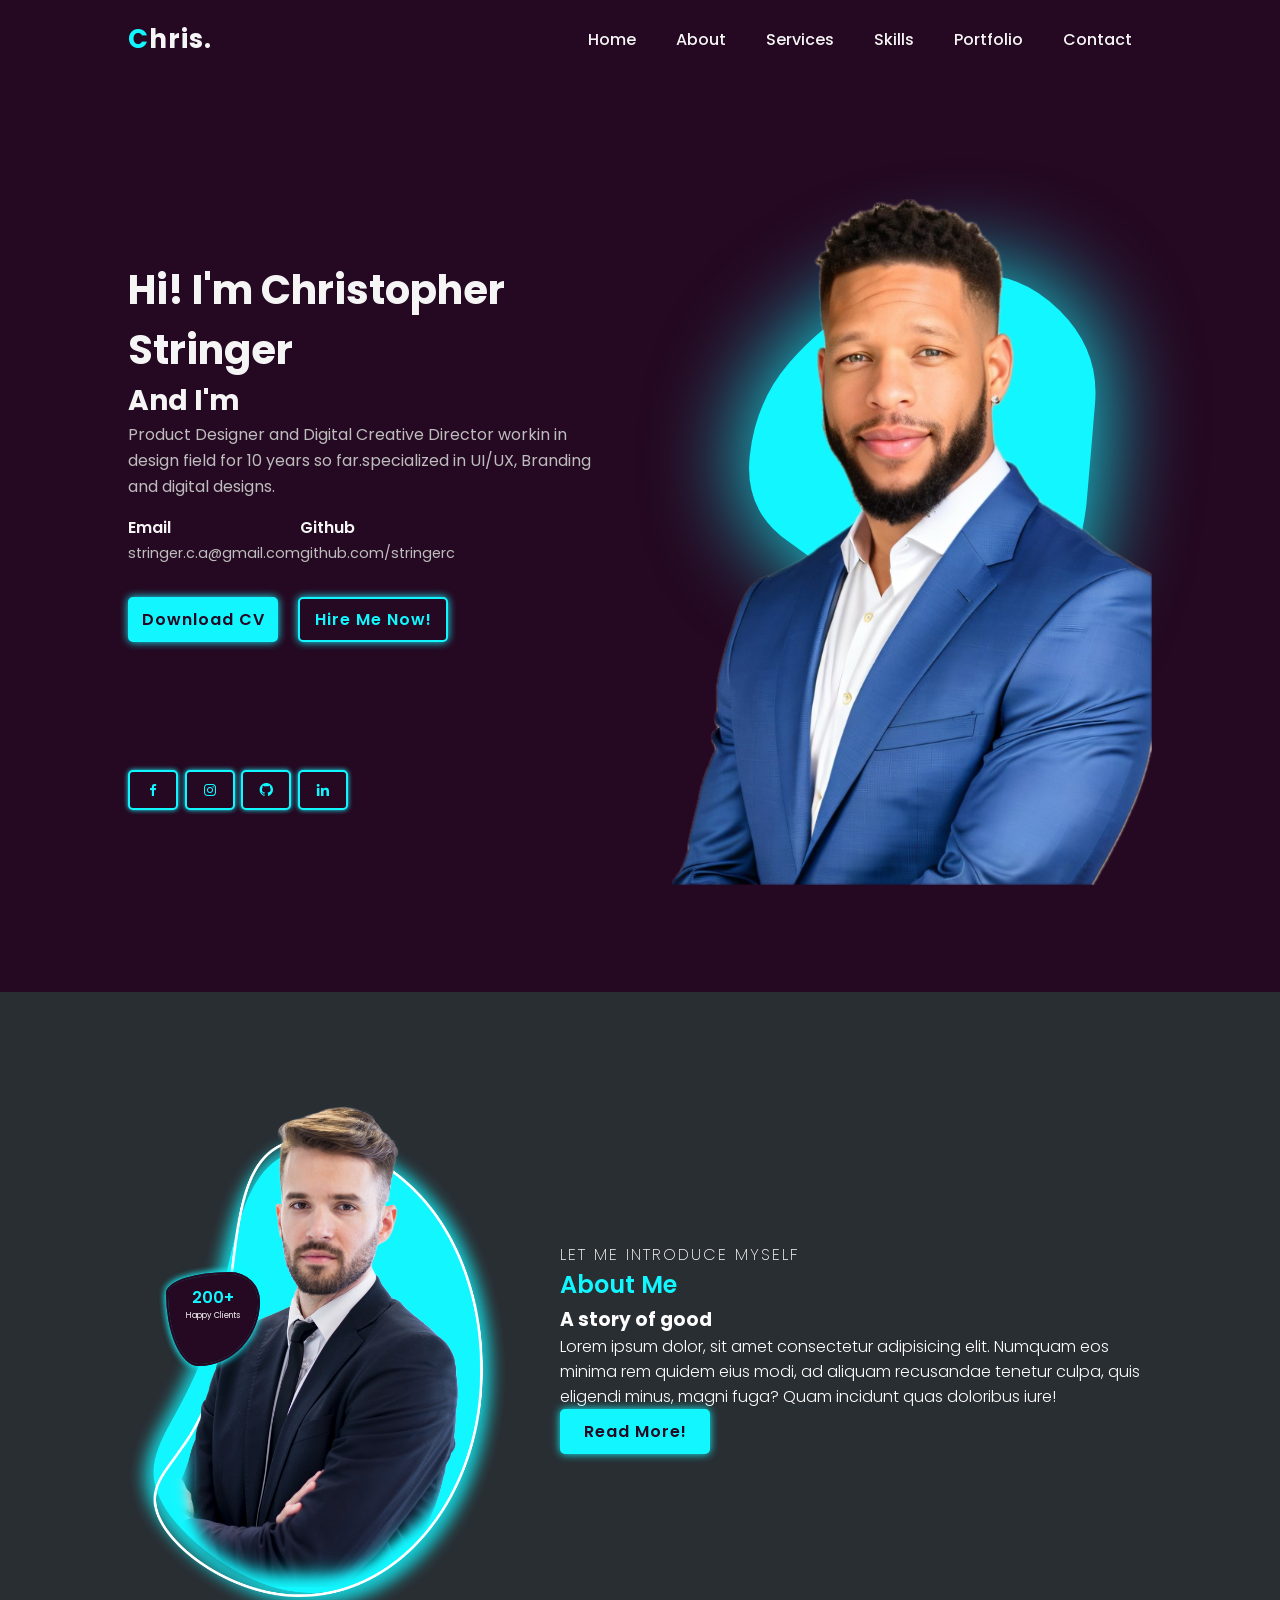
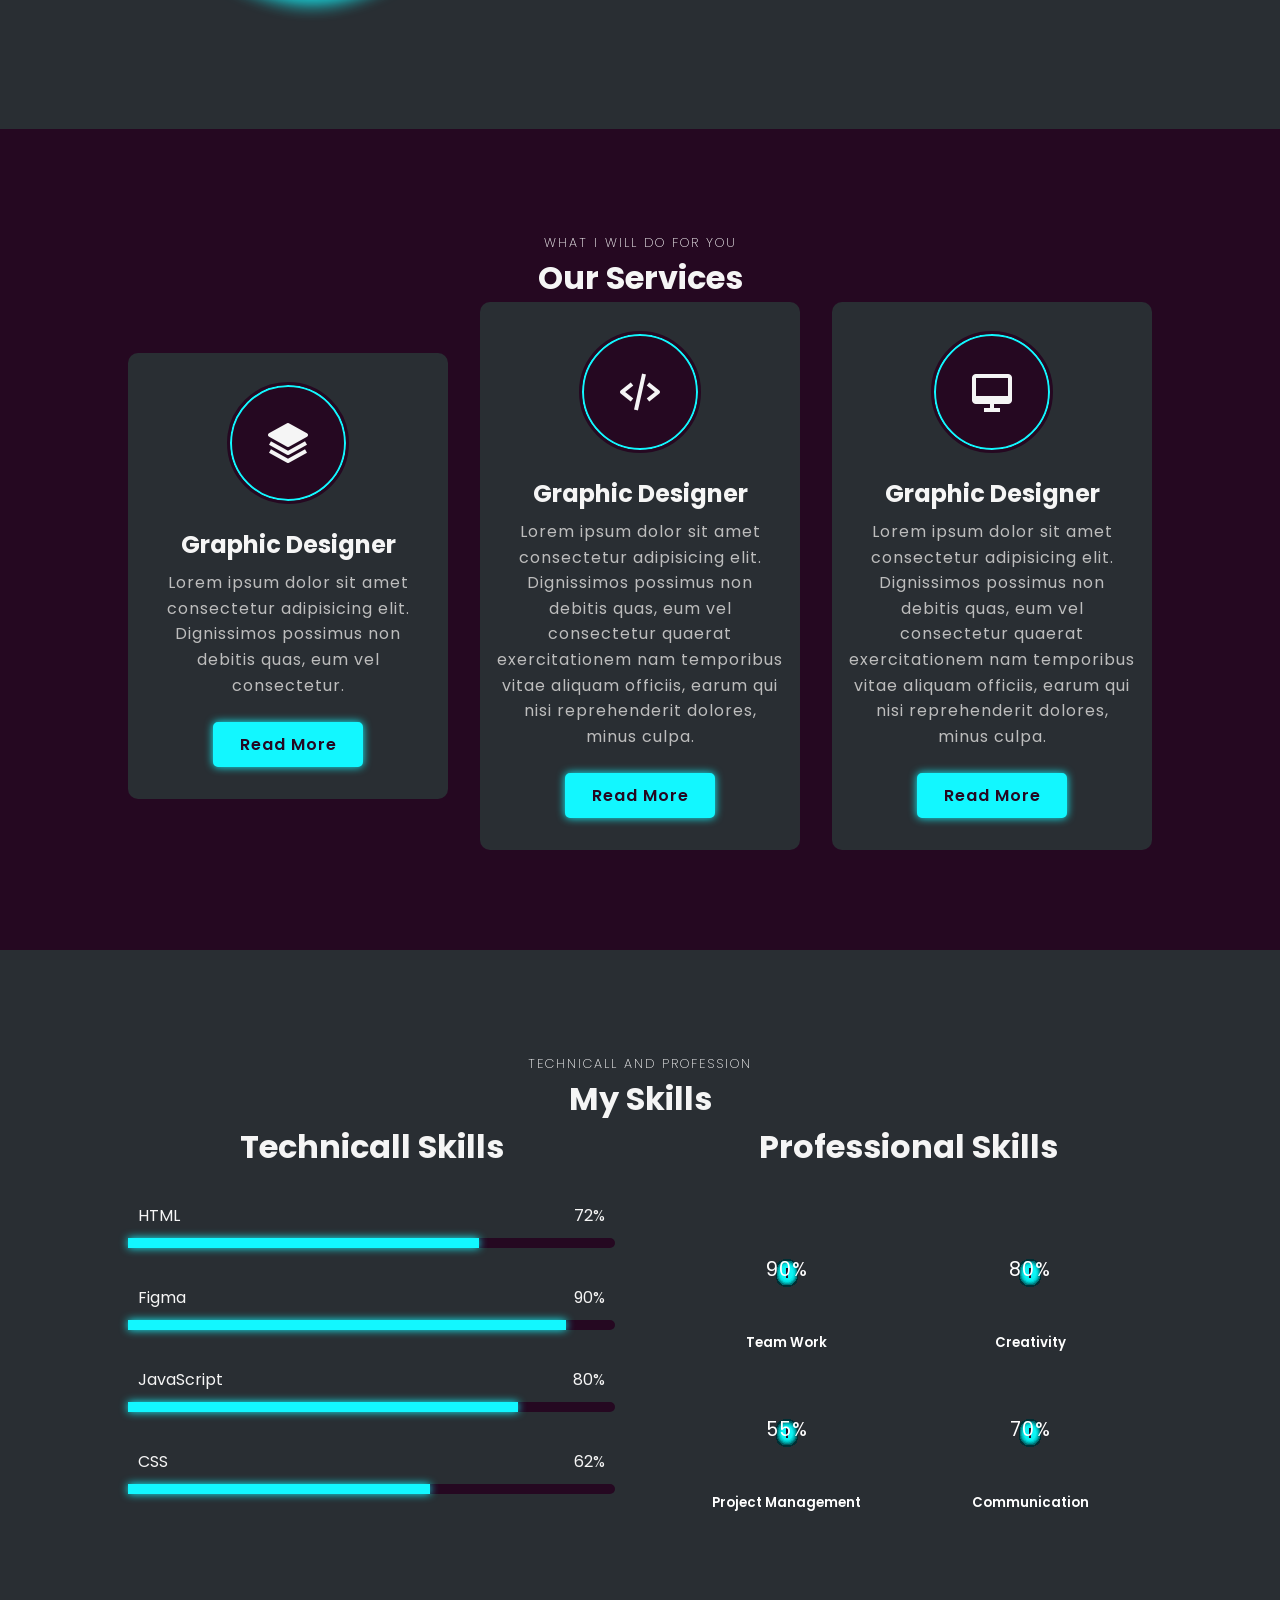
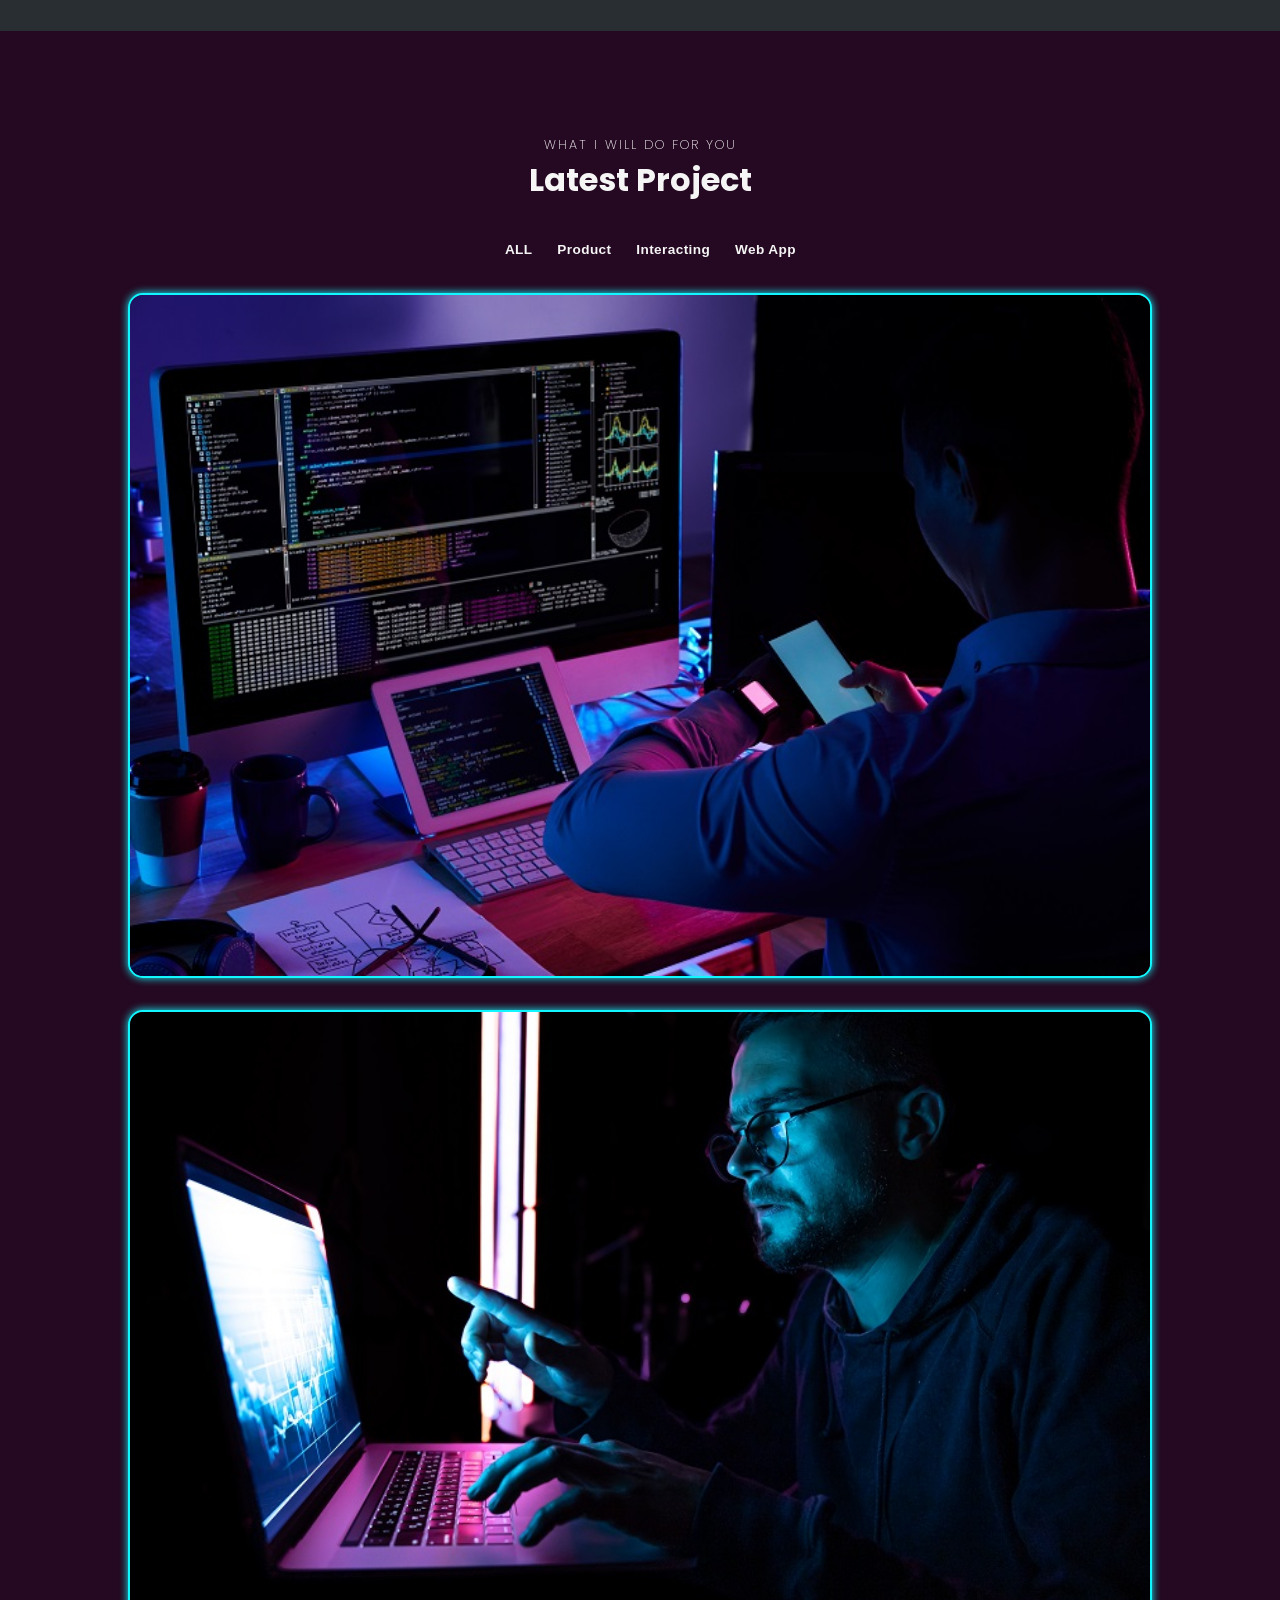
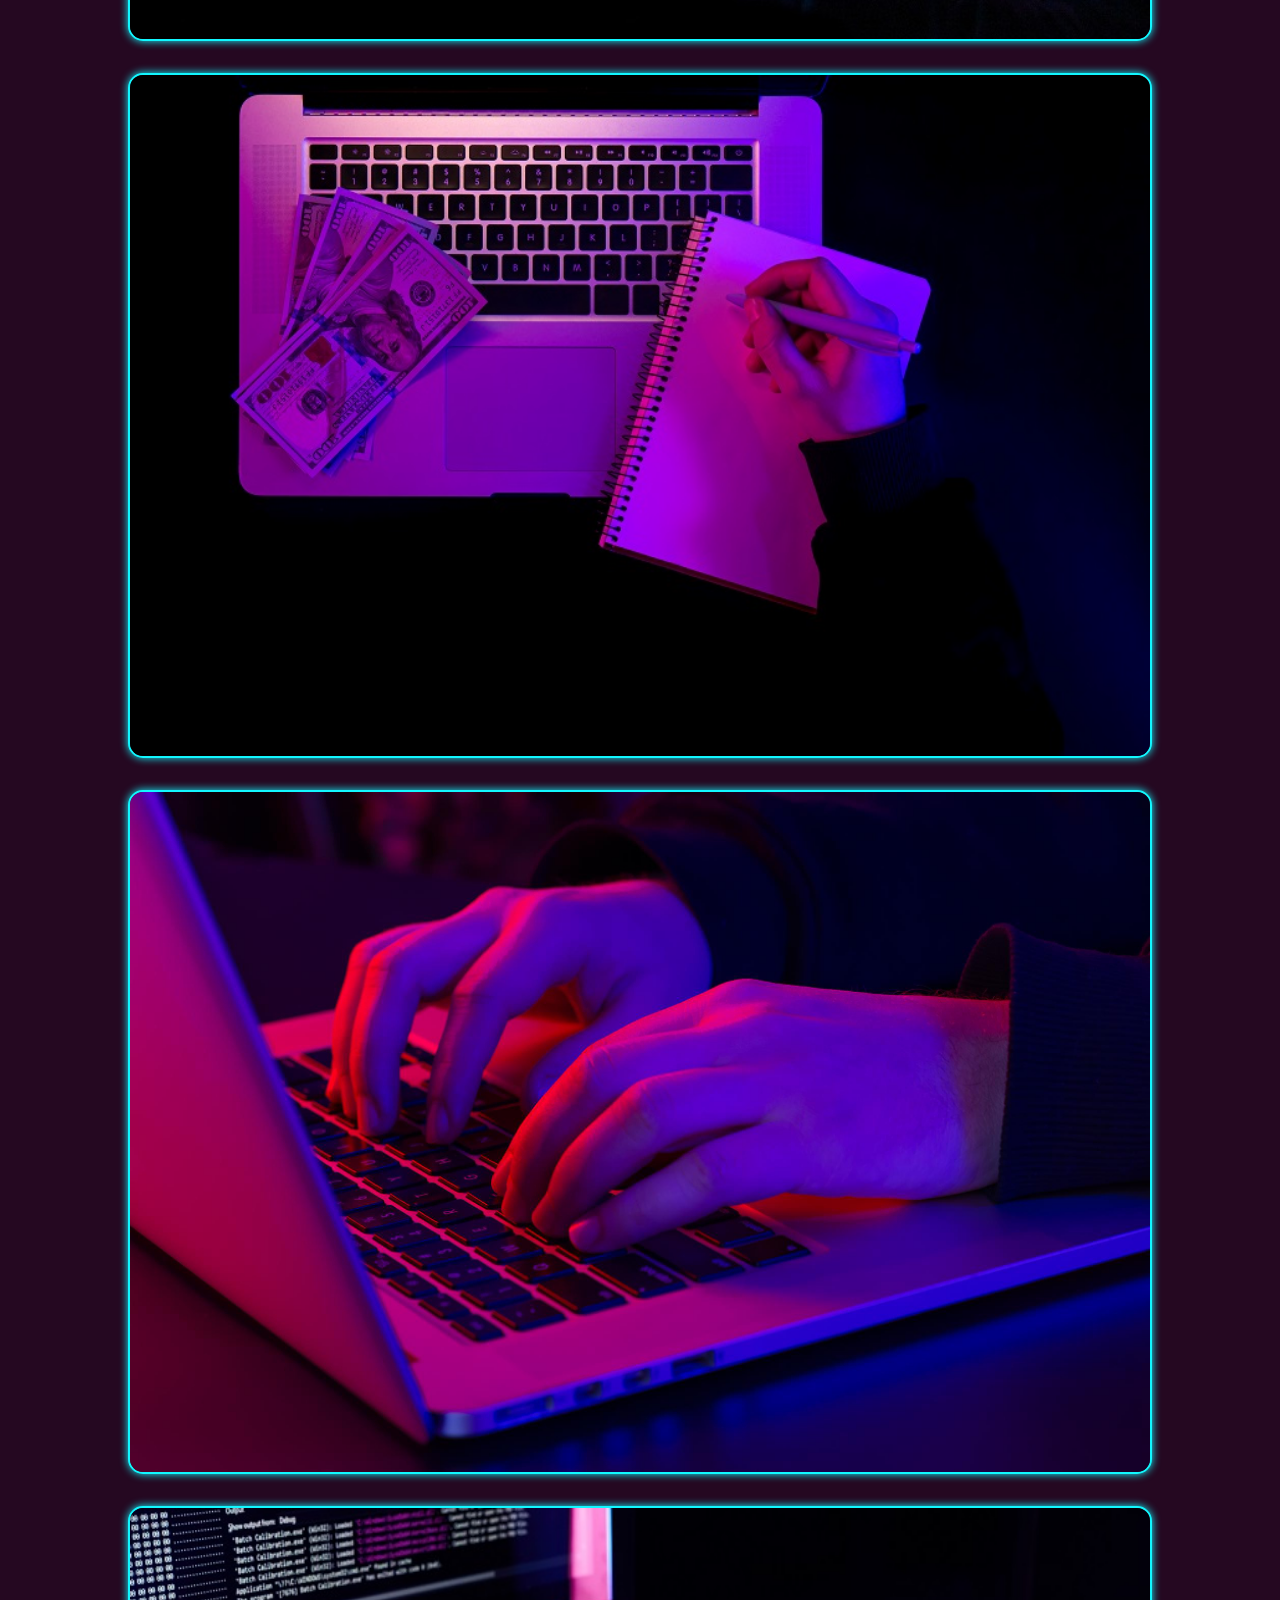
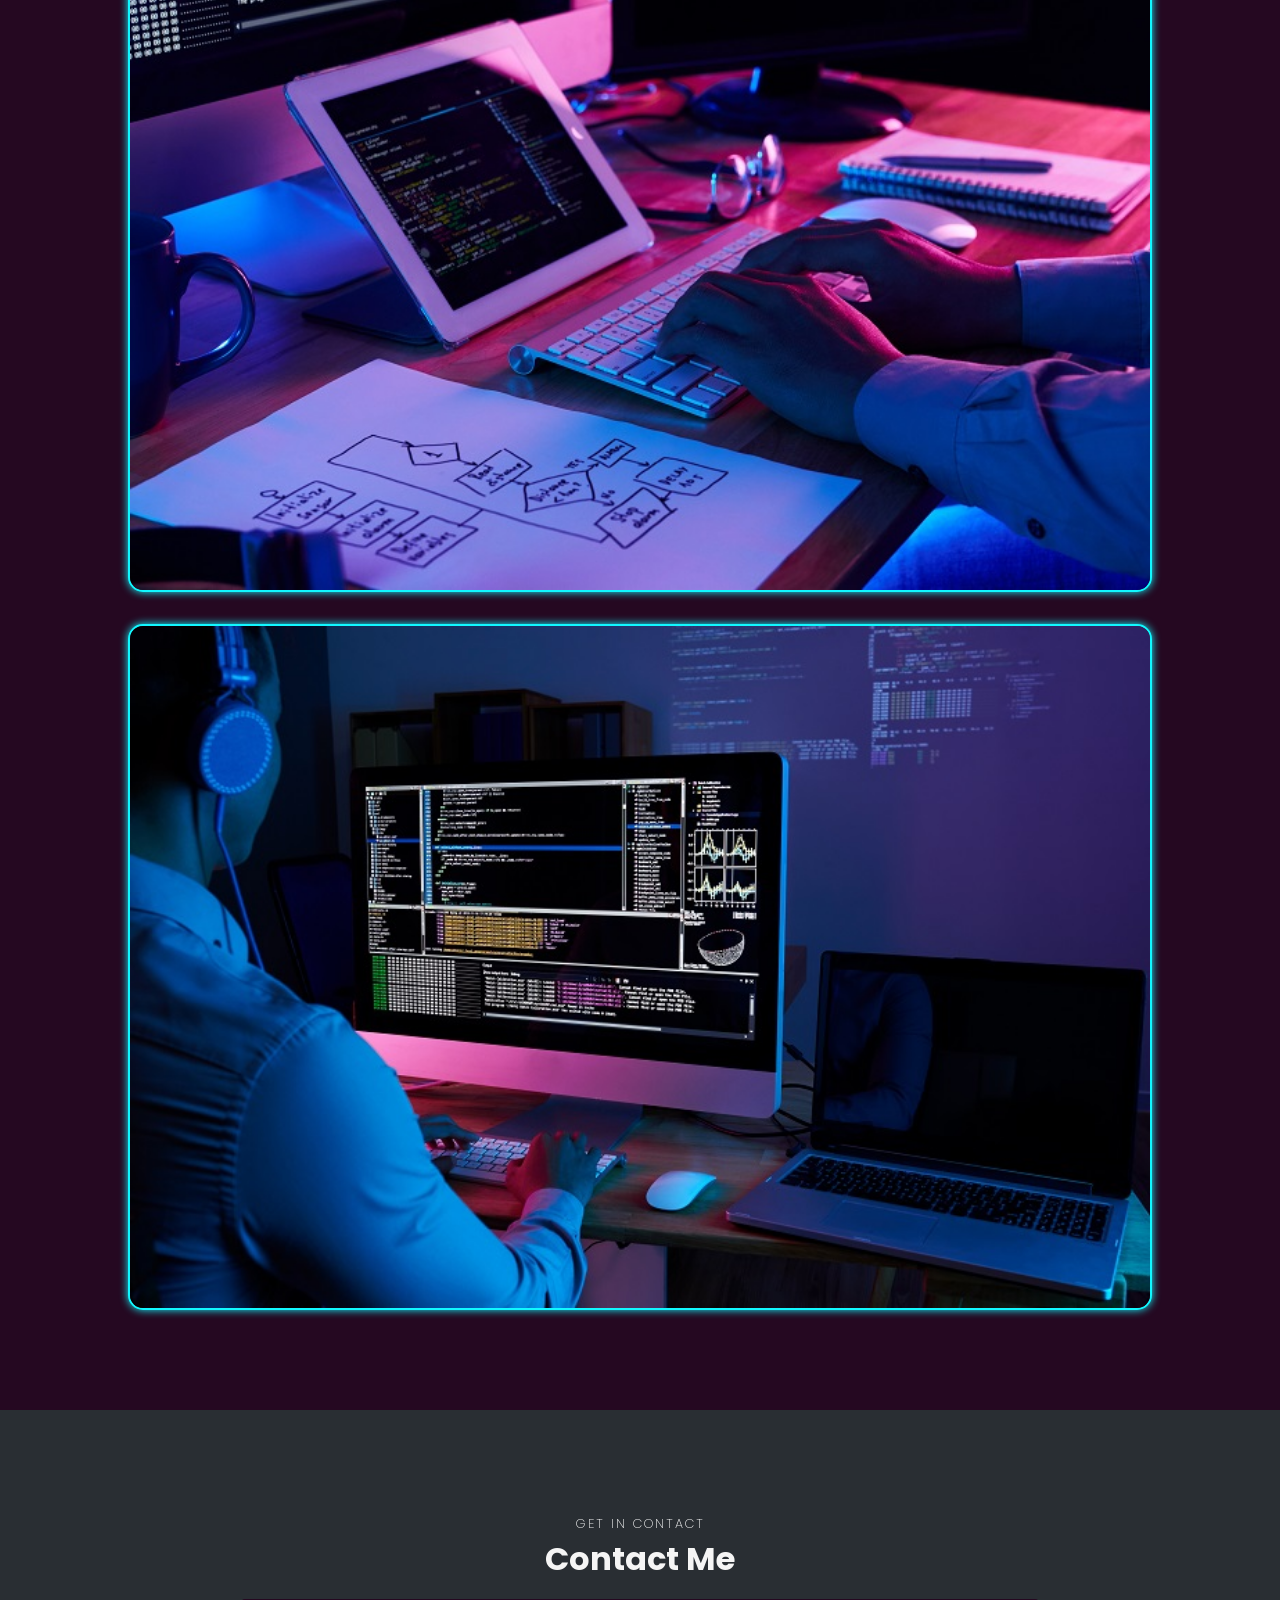
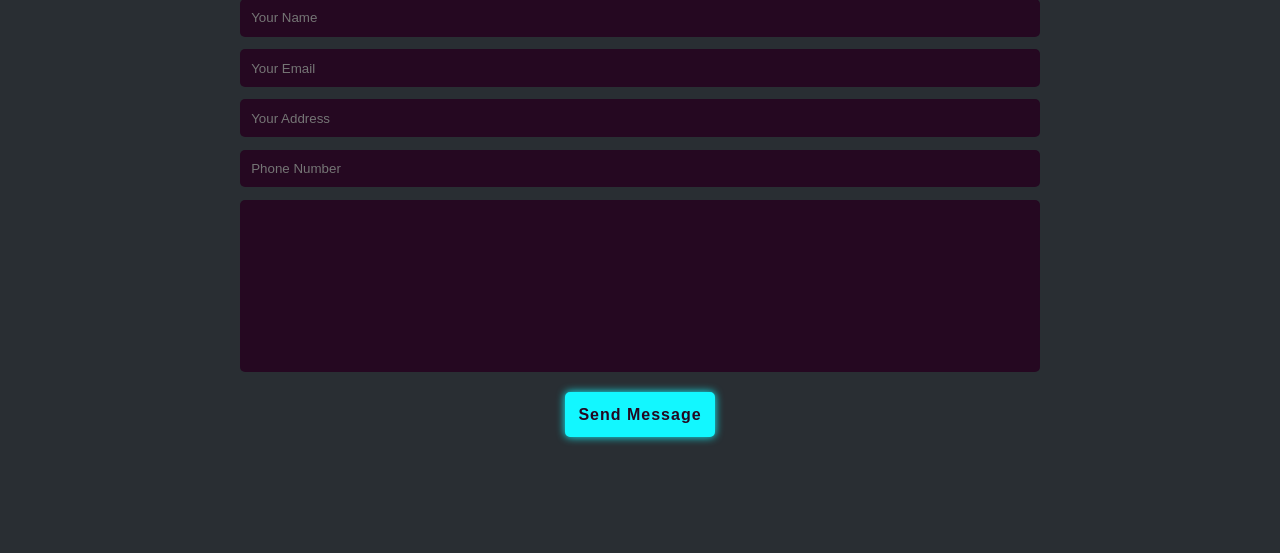
==== index.html @ c85ad888 "Initial Upload" ====
<!DOCTYPE html>
<html lang="en">
<head>
    <meta charset="UTF-8">
    <meta name="viewport" content="width=device-width, initial-scale=1.0">
    <title>Chris Stringer || Digital Portfolio</title>
    <link rel="stylesheet" href="style.css">
    <link href='https://unpkg.com/boxicons@2.1.4/css/boxicons.min.css' rel='stylesheet'>
    <link rel="preconnect" href="https://fonts.googleapis.com">
<link rel="preconnect" href="https://fonts.gstatic.com" crossorigin>
<link href="https://fonts.googleapis.com/css2?family=Poppins:ital,wght@0,100;0,200;0,300;0,400;0,500;0,600;0,700;0,800;0,900;1,100;1,200;1,300;1,400;1,500;1,600;1,700;1,800;1,900&display=swap" rel="stylesheet">
</head>
<body>
    <header>
        <div class="logo"><span>C</span>hris.</div>
        <ul class="navlist">
            <li><a href="#home">Home</a></li>
            <li><a href="#about">About</a></li>
            <li><a href="#services">Services</a></li>
            <li><a href="#skills">Skills</a></li>
            <li><a href="#portfolio">Portfolio</a></li>
            <li><a href="#contact">Contact</a></li>
        </ul>
        <div id="menu-icon" class="bx bx-menu"></div>
    </header>

    <!--Home Section------------------------------------------------->
    <section id="home" class="home">
    <div class="home-content">
        <h1>Hi! I'm Christopher Stringer</h1>
        <div class="change-text">
            <h3>And I'm</h3>
            <h3>
                <span class="word"> Frontend&nbsp;Developer</span>
                <span class="word"> Web&nbsp;Designer</span>
                <span class="word"> UI/UX&nbsp;developer</span>
                <span class="word"> Graphic&nbsp;Designer</span>
                <span class="word"> Bartender</span>
            </h3>
        </div>
        
        <p>Product Designer and Digital Creative Director workin in design field for 10 years so far.specialized in UI/UX, Branding and digital designs.</p>
        <div class="info-box">
            <div class="email-info">
                <h5>Email</h5>
                <span>stringer.c.a@gmail.com</span>
            </div>
        
            <div class="github-info">
                <h5>Github</h5>
                <span>github.com/stringerc</span>
            </div>
        </div>

        <div class="btn-box">
            <a href="#" class="btn">Download CV</a>
            <a href="#" class="btn">Hire Me Now!</a>
        </div>

        <div class="social-icons">
            <a href="#"><i class='bx bxl-facebook'></i></a>
            <a href="#"><i class='bx bxl-instagram'></i></a>
            <a href="#"><i class='bx bxl-github'></i></a>
            <a href="#"><i class='bx bxl-linkedin'></i></a>
        </div>
    </div>

        <div class="home-image">
            <div class="img-box">
                <img src="img/man3.png" alt="">
            </div>

            <div class="liquid-shape">
                <svg viewBox="0 0 500 500" xmlns="http://www.w3.org/2000/svg" xmlns:xlink="http://www.w3.org/1999/xlink" width="100%" id="blobSvg">
                    <path fill="#12f7ff">
                        <animate attributeName="d"
                        dur="10000ms"
                        repeatCount="indefinite"
                        values="
                        M453,304Q417,358,372,388Q327,418,274.5,430Q222,442,160.5,433Q99,424,89.5,362Q80,300,100,256Q120,212,128,165.5Q136,119,180,95Q224,71,264.5,100.5Q305,130,346,146Q387,162,438,206Q489,250,453,304Z;

                        M423.5,285Q359,320,345,373.5Q331,427,275,446.5Q219,466,161.5,442Q104,418,87,360.5Q70,303,48,243.5Q26,184,57,123.5Q88,63,157,74Q226,85,280,75.5Q334,66,393,93Q452,120,470,185Q488,250,423.5,285Z;

                        M399.5,305Q422,360,387.5,418Q353,476,287,464.5Q221,453,191,402.5Q161,352,101,331.5Q41,311,59.5,255Q78,199,115,167.5Q152,136,187,95.5Q222,55,280.5,55Q339,55,372.5,102.5Q406,150,391.5,200Q377,250,399.5,305Z;

                        M418,310.5Q438,371,388,407Q338,443,280,442.5Q222,442,166,427Q110,412,93,356.5Q76,301,72,249Q68,197,104,160Q140,123,183,102.5Q226,82,270.5,94.5Q315,107,351,134.5Q387,162,392.5,206Q398,250,418,310.5Z;

                        M396,299.5Q403,349,375,406Q347,463,286,442.5Q225,422,187.5,394Q150,366,136.5,326.5Q123,287,97.5,242.5Q72,198,86.5,138Q101,78,160,55Q219,32,267.5,69.5Q316,107,366,125Q416,143,402.5,196.5Q389,250,396,299.5Z;

                        M431,299Q402,348,366.5,387.5Q331,427,278,426Q225,425,188.5,394Q152,363,121,330Q90,297,68.5,243.5Q47,190,93.5,156.5Q140,123,185,115.5Q230,108,287.5,74.5Q345,41,376.5,95Q408,149,434,199.5Q460,250,431,299Z;

                        M407.5,305.5Q422,361,370.5,380.5Q319,400,269,434Q219,468,184,417.5Q149,367,135.5,327Q122,287,69,234Q16,181,89.5,165.5Q163,150,195.5,124Q228,98,267,112.5Q306,127,334.5,152Q363,177,378,213.5Q393,250,407.5,305.5Z;

                        M453,304Q417,358,372,388Q327,418,274.5,430Q222,442,160.5,433Q99,424,89.5,362Q80,300,100,256Q120,212,128,165.5Q136,119,180,95Q224,71,264.5,100.5Q305,130,346,146Q387,162,438,206Q489,250,453,304Z;
                        "
                    ></animate>
                    </path>
                  </svg>
            
            </div>
            <div class="liquid-shape">
            <svg viewBox="0 0 500 500" xmlns="http://www.w3.org/2000/svg" xmlns:xlink="http://www.w3.org/1999/xlink" width="100%" id="blobSvg">
                <path fill="#12f7ff">
                    <animate attributeName="d"
                    dur="10000ms"
                    repeatCount="indefinite"
                    values="
                    M453,304Q417,358,372,388Q327,418,274.5,430Q222,442,160.5,433Q99,424,89.5,362Q80,300,100,256Q120,212,128,165.5Q136,119,180,95Q224,71,264.5,100.5Q305,130,346,146Q387,162,438,206Q489,250,453,304Z;

                    M423.5,285Q359,320,345,373.5Q331,427,275,446.5Q219,466,161.5,442Q104,418,87,360.5Q70,303,48,243.5Q26,184,57,123.5Q88,63,157,74Q226,85,280,75.5Q334,66,393,93Q452,120,470,185Q488,250,423.5,285Z;

                    M399.5,305Q422,360,387.5,418Q353,476,287,464.5Q221,453,191,402.5Q161,352,101,331.5Q41,311,59.5,255Q78,199,115,167.5Q152,136,187,95.5Q222,55,280.5,55Q339,55,372.5,102.5Q406,150,391.5,200Q377,250,399.5,305Z;

                    M418,310.5Q438,371,388,407Q338,443,280,442.5Q222,442,166,427Q110,412,93,356.5Q76,301,72,249Q68,197,104,160Q140,123,183,102.5Q226,82,270.5,94.5Q315,107,351,134.5Q387,162,392.5,206Q398,250,418,310.5Z;

                    M396,299.5Q403,349,375,406Q347,463,286,442.5Q225,422,187.5,394Q150,366,136.5,326.5Q123,287,97.5,242.5Q72,198,86.5,138Q101,78,160,55Q219,32,267.5,69.5Q316,107,366,125Q416,143,402.5,196.5Q389,250,396,299.5Z;

                    M431,299Q402,348,366.5,387.5Q331,427,278,426Q225,425,188.5,394Q152,363,121,330Q90,297,68.5,243.5Q47,190,93.5,156.5Q140,123,185,115.5Q230,108,287.5,74.5Q345,41,376.5,95Q408,149,434,199.5Q460,250,431,299Z;

                    M407.5,305.5Q422,361,370.5,380.5Q319,400,269,434Q219,468,184,417.5Q149,367,135.5,327Q122,287,69,234Q16,181,89.5,165.5Q163,150,195.5,124Q228,98,267,112.5Q306,127,334.5,152Q363,177,378,213.5Q393,250,407.5,305.5Z;

                    M453,304Q417,358,372,388Q327,418,274.5,430Q222,442,160.5,433Q99,424,89.5,362Q80,300,100,256Q120,212,128,165.5Q136,119,180,95Q224,71,264.5,100.5Q305,130,346,146Q387,162,438,206Q489,250,453,304Z;
                    "
                ></animate>
                </path>
              </svg>
        
            </div>
        </div>
    
    </section>

    <!--About Section------------------------------------------------->
    <section id="about" class="about">
        <div class="img-about">
            <img src="img/about-me-pic2.png" alt="">
            <div class="info-about1">
                <span>10+</span>
                <p>Years of Experience</p>
            </div>
            <div class="info-about1">
                <span>150+</span>
                <p>Project Complete</p>
            </div>
            <div class="info-about1">
                <span>200+</span>
                <p>Happy Clients</p>
            </div>
        </div>

        <div class="about-content">
            <span>Let me introduce myself</span>
            <h2>About Me</h2>
            <h3>A story of good</h3>
            <p>Lorem ipsum dolor, sit amet consectetur adipisicing elit. Numquam eos minima rem quidem eius modi, ad aliquam recusandae tenetur culpa, quis eligendi minus, magni fuga? Quam incidunt quas doloribus iure!</p>

            <div class="btn-box">
                <a href="#" class="btn"> Read More!</a>
            </div>
        </div>
    </section>

    <!--Services Section------------------------------------------------->
    <section id="services" class="service">
        <div class="main-text">
            <span>what i will do for you</span>
            <h2>Our Services</h2>
        </div>

        <div class="section-services">
            <div class="service-box">
                <i class='bx bxs-layer service-icon'></i>
                <h3>Graphic Designer</h3>
                <p>
                    Lorem ipsum dolor sit amet consectetur adipisicing elit. Dignissimos possimus non debitis quas, eum vel consectetur.

                </p>
                <div class="btn-box service-btn">
                    <a href="#" class="btn">Read More</a>
                </div>
            </div>
            
            <div class="service-box">
                <i class='bx bx-code-alt service-icon' ></i>
                <h3>Graphic Designer</h3>
                <p>
                    Lorem ipsum dolor sit amet consectetur adipisicing elit. Dignissimos possimus non debitis quas, eum vel consectetur quaerat exercitationem nam temporibus vitae aliquam officiis, earum qui nisi reprehenderit dolores, minus culpa.

                </p>
                <div class="btn-box service-btn">
                    <a href="#" class="btn">Read More</a>
                </div>
            </div>
            
            <div class="service-box">
                <i class='bx bx-desktop service-icon' ></i>
                <h3>Graphic Designer</h3>
                <p>
                    Lorem ipsum dolor sit amet consectetur adipisicing elit. Dignissimos possimus non debitis quas, eum vel consectetur quaerat exercitationem nam temporibus vitae aliquam officiis, earum qui nisi reprehenderit dolores, minus culpa.

                </p>
                <div class="btn-box service-btn">
                    <a href="#" class="btn">Read More</a>
                </div>
            </div>

            
        </div>
    </section>


<!--Skill Section------------------------------------------------->

<section id="skills" class="skills">
    <div class="main-text">
        <span>technicall and profession</span>
        <h2>My Skills</h2>
    </div>

    <div class="skill-main">
        <div class="skill-left">
            <h3>Technicall Skills</h3>
            <div class="skill-bar">
                <div class="info">
                    <p>HTML</p>
                    <p>72%</p>
                </div>
                <div class="bar">
                    <span class="html"></span>
                </div>
            </div>
            
            <div class="skill-bar">
                <div class="info">
                    <p>Figma</p>
                    <p>90%</p>
                </div>
                <div class="bar">
                    <span class="figma"></span>
                </div>
            </div>
            
            <div class="skill-bar">
                <div class="info">
                    <p>JavaScript</p>
                    <p>80%</p>
                </div>
                <div class="bar">
                    <span class="javascript"></span>
                </div>
            </div>
            
            <div class="skill-bar">
                <div class="info">
                    <p>CSS</p>
                    <p>62%</p>
                </div>
                <div class="bar">
                    <span class="css"></span>
                </div>
            </div>
        </div>
        <div class="skill-right">
            <h3>Professional Skills</h3>
            <div class="professional">
                <div class="box">
                    <div class="circle" data-dots="80" data-percent="90"></div>
                    <div class="text">
                        <big>90%</big>
                        <small>Team Work</small>
                    </div>
                </div>
                <div class="box">
                    <div class="circle" data-dots="80" data-percent="80"></div>
                    <div class="text">
                        <big>80%</big>
                        <small>Creativity</small>
                    </div>
                </div>
                <div class="box">
                    <div class="circle" data-dots="80" data-percent="55"></div>
                    <div class="text">
                        <big>55%</big>
                        <small>Project Management</small>
                    </div>
                </div>
                <div class="box">
                    <div class="circle" data-dots="80" data-percent="70"></div>
                    <div class="text">
                        <big>70%</big>
                        <small>Communication</small>
                    </div>
                </div>
            </div>
        </div>
    </div>
</section>
<!--Skill Section------------------------------------------------->
<section id="portfolio" class="portfolio">
    <div class="main-text">
        <span>What I will do for you</span>
        <h2>Latest Project</h2>
    </div>

    <div class="container">
        <div class="fillter-buttons">
            <button class="btn" data-filter="all">ALL</button>
            <button class="btn" data-filter=".product">Product</button>
            <button class="btn" data-filter=".interacting">Interacting</button>
            <button class="btn" data-filter=".web">Web App</button>
        </div>

        <div class="portfolio-gallery">
            <div class="port-box mix product">
                <div class="port-image">
                    <img src="img/1.jpg" alt="">
                </div>
                <div class="port-content">
                    <h3>Graphic Design</h3>
                    <p>
                        Lorem ipsum dolor sit amet consectetur adipisicing elit. Quibusdam exercitationem sed officiis expedita atque ad quas repellendus esse placeat tempore.
                    </p>
                    <a href="#"><i class='bx bx-link-external'></i></a>
                </div>
            </div>

            <div class="port-box mix product">
                <div class="port-image">
                    <img src="img/2.jpg" alt="">
                </div>
                <div class="port-content">
                    <h3>Graphic Design</h3>
                    <p>
                        Lorem ipsum dolor sit amet consectetur adipisicing elit. Quibusdam exercitationem sed officiis expedita atque ad quas repellendus esse placeat tempore.
                    </p>
                    <a href=""><i class='bx bx-link-external'></i></a>
                </div>
            </div>

            <div class="port-box mix product">
                <div class="port-image">
                    <img src="img/3.jpg" alt="">
                </div>
                <div class="port-content">
                    <h3>Graphic Design</h3>
                    <p>
                        Lorem ipsum dolor sit amet consectetur adipisicing elit. Quibusdam exercitationem sed officiis expedita atque ad quas repellendus esse placeat tempore.
                    </p>
                    <a href=""></a>
                </div>
            </div>

            <div class="port-box mix interacting">
                <div class="port-image">
                    <img src="img/4.jpg" alt="">
                </div>
                <div class="port-content">
                    <h3>Graphic Design</h3>
                    <p>
                        Lorem ipsum dolor sit amet consectetur adipisicing elit. Quibusdam exercitationem sed officiis expedita atque ad quas repellendus esse placeat tempore.
                    </p>
                    <a href=""><i class='bx bx-link-external'></i></a>
                </div>
            </div>

            <div class="port-box mix interacting">
                <div class="port-image">
                    <img src="img/5.jpg" alt="">
                </div>
                <div class="port-content">
                    <h3>Graphic Design</h3>
                    <p>
                        Lorem ipsum dolor sit amet consectetur adipisicing elit. Quibusdam exercitationem sed officiis expedita atque ad quas repellendus esse placeat tempore.
                    </p>
                    <a href=""><i class='bx bx-link-external'></i></a>
                </div>
            </div>

            <div class="port-box mix web">
                <div class="port-image">
                    <img src="img/6.jpg" alt="">
                </div>
                <div class="port-content">
                    <h3>Graphic Design</h3>
                    <p>
                        Lorem ipsum dolor sit amet consectetur adipisicing elit. Quibusdam exercitationem sed officiis expedita atque ad quas repellendus esse placeat tempore.
                    </p>
                    <a href=""><i class='bx bx-link-external'></i></a>
                </div>
            </div>

        </div>
</section>

<!--Contact me sectionn------------------------------------------------->
    <section id="contact" class="contact">
        <div class="main-text">
            <span>get in contact</span>
            <h2>Contact Me</h2>
        </div>

        <form action="#">
            <input type="text" placeholder="Your Name">
            <input type="text" placeholder="Your Email">
            <input type="text" placeholder="Your Address">
            <input type="number" placeholder="Phone Number">
            <textarea name="" id="" cols="30" rows="10"></textarea>
            <div class="btn-box formatbtn">
                <button type="submit" class="btn"> Send Message </button>
            </div>
        </form>
</section>

<!--About Section------------------------------------------------->


    <script src="mixitup.min.js"></script>
    <script src="script.js"></script>

</body>
</html>
---- style.css ----
@import url(https://fonts.googleapis.com/css2?family=Poppins:ital,wght@0,100;0,200;0,300;0,400;0,500;0,600;0,700;0,800;0,900;1,100;1,200;1,300;1,400;1,500;1,600;1,700;1,800;1,900&display=swap);

* {
    padding: 0;
    margin: 0;
    box-sizing: border-box;
    list-style: none;
    scroll-behavior: smooth;
    text-decoration: none;
}
:root {
    --text-color:#f5f5f5;
    --hover-color:#12f7ff;
    --bg-color: #250821;
    --secon-bg-color: #292e33;
    --big-font: 2.5rem;
    --norma-font:2rem;
    --neon-box-shadow: 0 0 .5rem #12f7ff;
    --h2-font: 3rem;
    --font-neon-text-shadow:0 0 10px rgba(18,247,255,0.3),
    0 0 10px rgba(18,247,255,0.3),
    0 0 10px rgba(18,247,255,0.3),
    0 0 10px rgba(18,247,255,0.3),
    0 0 10px rgba(18,247,255,0.3),
    0 0 10px rgba(18,247,255,0.3),
    0 0 10px rgba(18,247,255,0.3),
    0 0 10px rgba(18,247,255,0.3);
}

body {
    font-family: "Poppins", sans-serif;
    background-color: var(--bg-color);
    color: var(--text-color);
}

header{
    display: flex;
    align-items: center;
    justify-content: space-between;
    width: 100%;
    padding: 20px 10%;
}

.logo {
    font-size: 26px;
    font-weight: 700;
    letter-spacing: 1px;
}

span {
    color: var(--hover-color);
}
.navlist {
    display: flex;
}

.navlist a{
    color: var(--text-color);
    font-weight: 500;
    padding: 10px 20px;
}

.navlist a:hover {
    color: var(--hover-color);
    text-shadow: 0 0 10px rgba(18,247,255,0.6),
    0 0 10px rgba(18,247,255,0.6),
    0 0 10px rgba(18,247,255,0.6),
    0 0 10px rgba(18,247,255,0.6),
    0 0 10px rgba(18,247,255,0.6),
    0 0 10px rgba(18,247,255,0.6),
    0 0 10px rgba(18,247,255,0.6),
    0 0 10px rgba(18,247,255,0.6);;
}

#menu-icon {
    font-size: 1.8rem;
    z-index: 10001;
    cursor: pointer;
    margin-left: 25px;
    background: var(--hover-color);
    border-radius: 3px;
    color: var(--secon-bg-color);
    display: none;
}
section {
    padding: 100px 10%;

}

.home {
    min-height: 100vh;
    height: 100%;
    width: 100%;
    display: grid;
    grid-template-columns: repeat(2,1fr);
    align-items: center;
    grid-gap: 4em;
}

.home-content {
    max-width: 600px;
}

.home-content h1{
    font-size: var(--big-font);
    font-weight: 700;
}
.change-text {
    font-size: 1.5rem;
    font-weight: 600;
}

.change-text h3{
    display: inline-flex;
    margin: 0;
    vertical-align: top;
}

.change-text h3 .word {
    position: absolute;
    display: flex;
    opacity: 0;
}

.change-text h3 .word .letter{
    transform-origin: center center 25px;
}

.change-text h3 .word .letter.out {
    transform: rotateX(90deg);
    transition: 0.32s cubic-bezier(0.6, 0, 0.7, 0.2);
}

.change-text h3 .word .letter.in {
    transition: 0.38s ease;
}
.change-text h3 .word .letter.behind {
    transform: rotateX(-90deg);
}

.home-content p{
    color: #bdbdbd;
    line-height: 1.6;
}

.info-box {
    display: inline-flex;
    justify-content: space-between;
    align-items: center;
    width: 300px;
    margin: 1rem 0 2rem;
}

.info-box h5 {
    font-weight: 600;
    color: var(--text-color);
    font-size: 1rem;
}

.info-box span {
    font-size: .9rem;
    color: #bdbdbd;
}

.btn-box {
    display: flex;
    justify-content: space-between;
    width: 320px;
    height: 45px;
}

.btn-box .btn{
    display: inline-flex;
    justify-content: center;
    align-items: center;
    width: 150px;
    height: 100%;
    background: var(--hover-color);
    color: var(--bg-color);
    font-size: 1rem;
    letter-spacing: 1px;
    font-weight: 600;
    transition: .6s;
    box-shadow: var(--neon-box-shadow);
    border-radius: 5px;
    position: relative;
    overflow: hidden;
    z-index: 1;
    border: 2px solid var(--hover-color);
}

.btn:hover {
    color: var(--hover-color);
}
.btn::before {
    content: "";
    position: absolute;
    top: 0;
    left: 0;
    background: var(--bg-color);
    width: 0;
    height: 100%;
    z-index: -1;
    transition: .4s;
}

.btn:hover::before {
    width: 100%;
}

.btn:nth-child(2){
background: var(--bg-color);
color: var(--hover-color);
}

.btn:nth-child(2):hover {
    color: var(--bg-color);
}

.btn:nth-child(2)::before {
    background: var(--hover-color);
}

.social-icons {
    margin-top: 8rem;
    display: flex;
    justify-content: space-between;
    width: 220px;
    height: 40px;
}

.social-icons a{
    display: flex;
    width: 50px;
    height: 100%;
    justify-content: center;
    align-items: center;
    background: var(--bg-color);
    color: var(--hover-color);
    border: 2px solid var(--hover-color);
    transition: .6s;
    box-shadow: 0 0 0.3rem #12f7ff;
    border-radius: 5px;
    position: relative;
    z-index: 1;
    overflow: hidden;
}

.social a i{
    font-size: 1.5rem;
}

.social-icons a:hover{
    color: var(--bg-color);
}

.social-icons a::before{
    content: "";
    position: absolute;
    left: 0;
    top: 0;
    width: 0;
    height: 100%;
    background: var(--hover-color);
    transition: .6s;
    z-index: -1;
}

.social-icons a:hover::before {
    width: 100%;
}

.home-image {
    position: relative;
    width: 100%;
    height: 100%;
}

.img-box {
    text-align: center;
}

.img-box img {
    width: 100%;
    max-width: 1000px;
    height: auto;
    margin-top: 20px;
}

.liquid-shape {
    position: absolute;
    width: 100%;
    height: 100%;
    max-width: 2000px;
    z-index: -1;
    top: 5%;
    left: 5%;
}
.liquid-shape:nth-child(2) {
     filter: blur(50px);
}

/* About Section css ---------------------- */

.about {
    display: flex;
    justify-content: center;
    align-items: center;
    grid-gap: 2em;
    background: var(--secon-bg-color);
}

.about .img-about {
    text-align: center;
    position: relative;
}

.about .img-about img {
    max-width: 400px;
    height: auto;
}

.about-content span {
    color: #fdfdfd;
    font-weight: 200;
    letter-spacing: 2px;
    text-transform: uppercase;

}

.about-content h2 {
    color: var(--hover-color);
    font-weight: 700;
    font-size: var(--norma-font);
}

.about-content h2 {
    font-weight: 600;
    font-size: 1.5rem;
    margin-bottom: .2rem;
}

.about-content {
    color: #fdfdfd;
    font-weight: 300;
    margin-bottom: 1.5rem;
}

.info-about1,
.info-about2,
.info-about3 {
    background: var(--bg-color);
    font-size: .5rem;
    position: absolute;
    padding: 10px;
    width: 90px;
    height: 90px;
    border-radius: 69% 31% 66% 34% / 21% 30% 70% 79%;
    display: block;
    box-shadow: var(--neon-box-shadow);
    border: 1px solid var(--bg-color);
    outline: 2px solid var(--bg-color);
    z-index: morph 6s linear infinite;
}

.info-about1{
    left: 10%;
    top: 34%;
}

.info-about2{
   left: 66%;
   top: 15%; 
}
.info-about3 {
    left: 61%;
    top: 70%;
}

.img-about span{
    color: var(--hover-color);
    font-size: 1rem;
    font-weight: 600;
}
/* - services section css ----------------*/

.main-text {
    width: 100%;
    text-align: center;
    margin-bottom: 2rem;
    margin-bottom: var(--hover-color);
}

.main-text h2 {
    font-weight: 700;
    font-size: var(--norma-font);
}

.main-text span {
    color: #fdfdfd;
    font-size: .8rem;
    font-weight: 200;
    letter-spacing: 2px;
    text-transform: uppercase;
    margin-bottom: 4rem;
}

.section-services {
    display: flex;
    justify-content: center;
    align-items: center;
    flex-wrap: wrap;
    grid-gap: 2rem;
}

.section-services .service-box {
    flex: 1 1 18rem;
    padding: 2rem 1rem 2rem;
    text-align: center;
    background: var(--secon-bg-color);
    transition: transform .4s;
    border-radius: 10px;
}


.service-btn {
    width: auto;
    justify-content: center;
}

.service-box:hover {
    transform: translateY(-.7rem);
}

.service-icon {
    border: 2px solid var(--hover-color);
    padding: 2rem;
    background: var(--bg-color);
    display: flex;
    align-items: center;
    font-size: 3rem;
    border-radius: 50%;
    position: relative;
    color: var(--neon-box-shadow);
    outline: 3px solid var(--bg-color);
    margin-bottom: 1rem;
}

.service-box h3 {
    margin-top: 10px;
    font-size: 1.5rem;
}

.service-box p {
    margin: .5rem 0 1.5rem 0;
    font-size: 300;
    letter-spacing: 1px;
    color: #bdbdbd;
    line-height: 1.6;
}

/* - services section css ----------------*/

.skills {
    background: var(--secon-bg-color);
}

.skill-main {
    width: 100%;
    display: grid;
    grid-template-columns: repeat(2,1fr);
    grid-row-gap: 30px;
    grid-column-gap: 50px;
}

.skill-bar {
    margin-bottom: 2.3rem;
}

.skill-main h3 {
    margin-bottom: 2rem;
    font-size: var(--norma-font);
    text-align: center;
}

.skill-left .skill-bar .info {
   display: flex;
   justify-content: space-between;
   align-items: center;
   padding: 0 10px; 
}

.skill-left .skill-bar .bar {
    width: 100%;
    height: 10px;
    background-color: var(--bg-color);
    border-radius: 25px;
    margin-top: 10px;
    position: relative;
}

.skill-bar .bar span {
    width: 50%;
    height: 100%;
    position: absolute;
    left: 0;
    background: var(--hover-color);
    box-shadow: var(--neon-box-shadow);
}

.skill-bar .bar .html {
    width: 72%;
    animation: html 2s;
}

.skill-bar .bar .figma {
    width: 90%;
    animation: figma 3s;
}

.skill-bar .bar .javascript {
    width: 80%;
    animation: javascript 4s;
}

.skill-bar .bar .css {
    width: 62%;
    animation: css 5s;
}

/* skills right*/

.professional {
    display: grid;
    grid-template-columns: 1fr 1fr;
}

.box {
    position: relative;
    margin: 10px 0;
    flex: 1 1 15rem;
}

.box .text {
    text-align: center;
    color: #fff;
    font-size: 1rem;
}

.box .text big{
    font: 400;
    letter-spacing: 1px;
    position: absolute;
    top: 40%;
    left: 50%;
    transform: translate(-50%, -50%);
}

.box .text small {
    display: block;
    font-weight: 600;
}

.circle {
    width: 100%;
    height: 120px;
    display: flex;
    justify-content: center;
    align-items: center;
}

.circle .points{
    width: 2px;
    height: 10px;
    background-color: var(--bg-color);
    position: absolute;
    border-radius: 3px;
    transform: rotate(calc(var(--i)*var(--rot))) translateY(-45px) scale(200%);
}

.points.marked{
    animation: glow 0.04s linear forwards;
    animation-delay: calc(var(--i)*0.05s);
}

/* - Portfolio section css -------------------------------------------*/

.fillter-buttons {
    margin: 2rem;
    text-align: center;
}

.fillter-buttons .btn {
    background: none;
    outline: none;
    border: none;
    cursor: pointer;
    font-size: .85rem;
    font-weight: 600;
    letter-spacing: .4px;
    margin-left: 1.3rem;
    color: var(--text-color);
}

.fillter-buttons .btn:hover {
    color: var(--hover-color);
}

.portfolio-gallery {
    display: grid;
    grid-template-columns: repeat(auto-fill , minmax(270px , 1 fr));
    gap: 2rem;
}

.port-box {
    position: relative;
    border-radius: 15px;
    overflow: hidden;
    background: #292e33;
    display: flex;
    grid-template-rows: 1fr auto;
    align-items: center;
    border: 2px solid var(--hover-color);
    box-shadow: var(--neon-box-shadow);
}

.port-image {
     display: flex;
     align-items: center;
     justify-content: center;
     height: 100%;
     width: 100%;
}

.port-image img {
    width: 100%;
    opacity: .5s;
    height: 100%;
    transition: .5s;
}

.port-content {
    position: absolute;
    bottom: 0;
    left: 0;
    width: 100%;
    height: 100%;
    opacity: 0;
    background: linear-gradient(0,0,0,.2), #12f7ff;
    display: flex;
    align-items: center;
    justify-content: center;
    flex-direction: column;
    text-align: center;
    transition: .5s;
    padding: 0 2rem;
}

.port-box:hover .port-content{
    opacity: 1;
}

.port-box:hover .port-content img{
    transform: scale(1.1);
}

.port-content p{
    font-size: .8rem;
    font-weight: 600;
    margin: 5px 0 15px 0;
}

.port-content a {
    background: #fff;
    border-radius: 50%;
    display: inline-flex;
    justify-content: center;
    align-items: center;
    width: 50px;
    height: 50px;
    border: 1px solid #fff;
    outline: 2px solid #fff;
}
.port-content a i {
    font-size: 1.3rem;
    color: var(--secon-bg-color);
}

/* - Contact Section -------------------------------------------*/
.contact {
    background: var(--secon-bg-color);
    width: 100%;
}

.contact form{
    text-align: center;
    max-width: 50rem;
    margin: 1rem auto;
    margin-bottom: 1rem;
}

.contact form input,
.contact form textarea {
    width: 100%;
    color: var(--text-color);
    background: var(--bg-color);
    margin-bottom: .8rem;
    border: none;
    border-radius: 5px;
    padding: .7rem;
}

.contact form textarea {
    resize: none;
}

.formatbtn {
    display: flex;
    justify-content: center;
    width: 100%;
}

.formatbtn .btn {
    cursor: pointer;
    font-size: 1rem;
}



/* - keyframes -------------------------------------------*/


@keyframes morph {
    0%,
    100%{
        border-radius: 40% 60% 70% 30% / 40% 40% 60% 50%;
    }
    30%{
        border-radius: 70% 30% 50% 50% / 30% 30% 70% 70%;
    }
    60%{
        border-radius: 100% 60% 60% 100% / 100% 100% 60% 60%;
    }
    80%{
        border-radius: 69% 31% 66% 34% / 21% 30% 70% 79%;
    }
}

@keyframes html {
    0% {
        width: 0%;
    }
    100% {
        width: 72%;
    }
}
@keyframes figma {
    0% {
        width: 0%;
    }
    100% {
        width: 90%;
    }
}
@keyframes javascript {
    0% {
        width: 0%;
    }
    100% {
        width: 80%;
    }
}
@keyframes css {
    0% {
        width: 0%;
    }
    100% {
        width: 62%;
    }
}

@keyframes glow {
    0% {
       background: var(--bg-color);
       box-shadow: none; 
    }
    100% {
        background: var(--hover-color);
        box-shadow: var(--neon-box-shadow);
    }

}
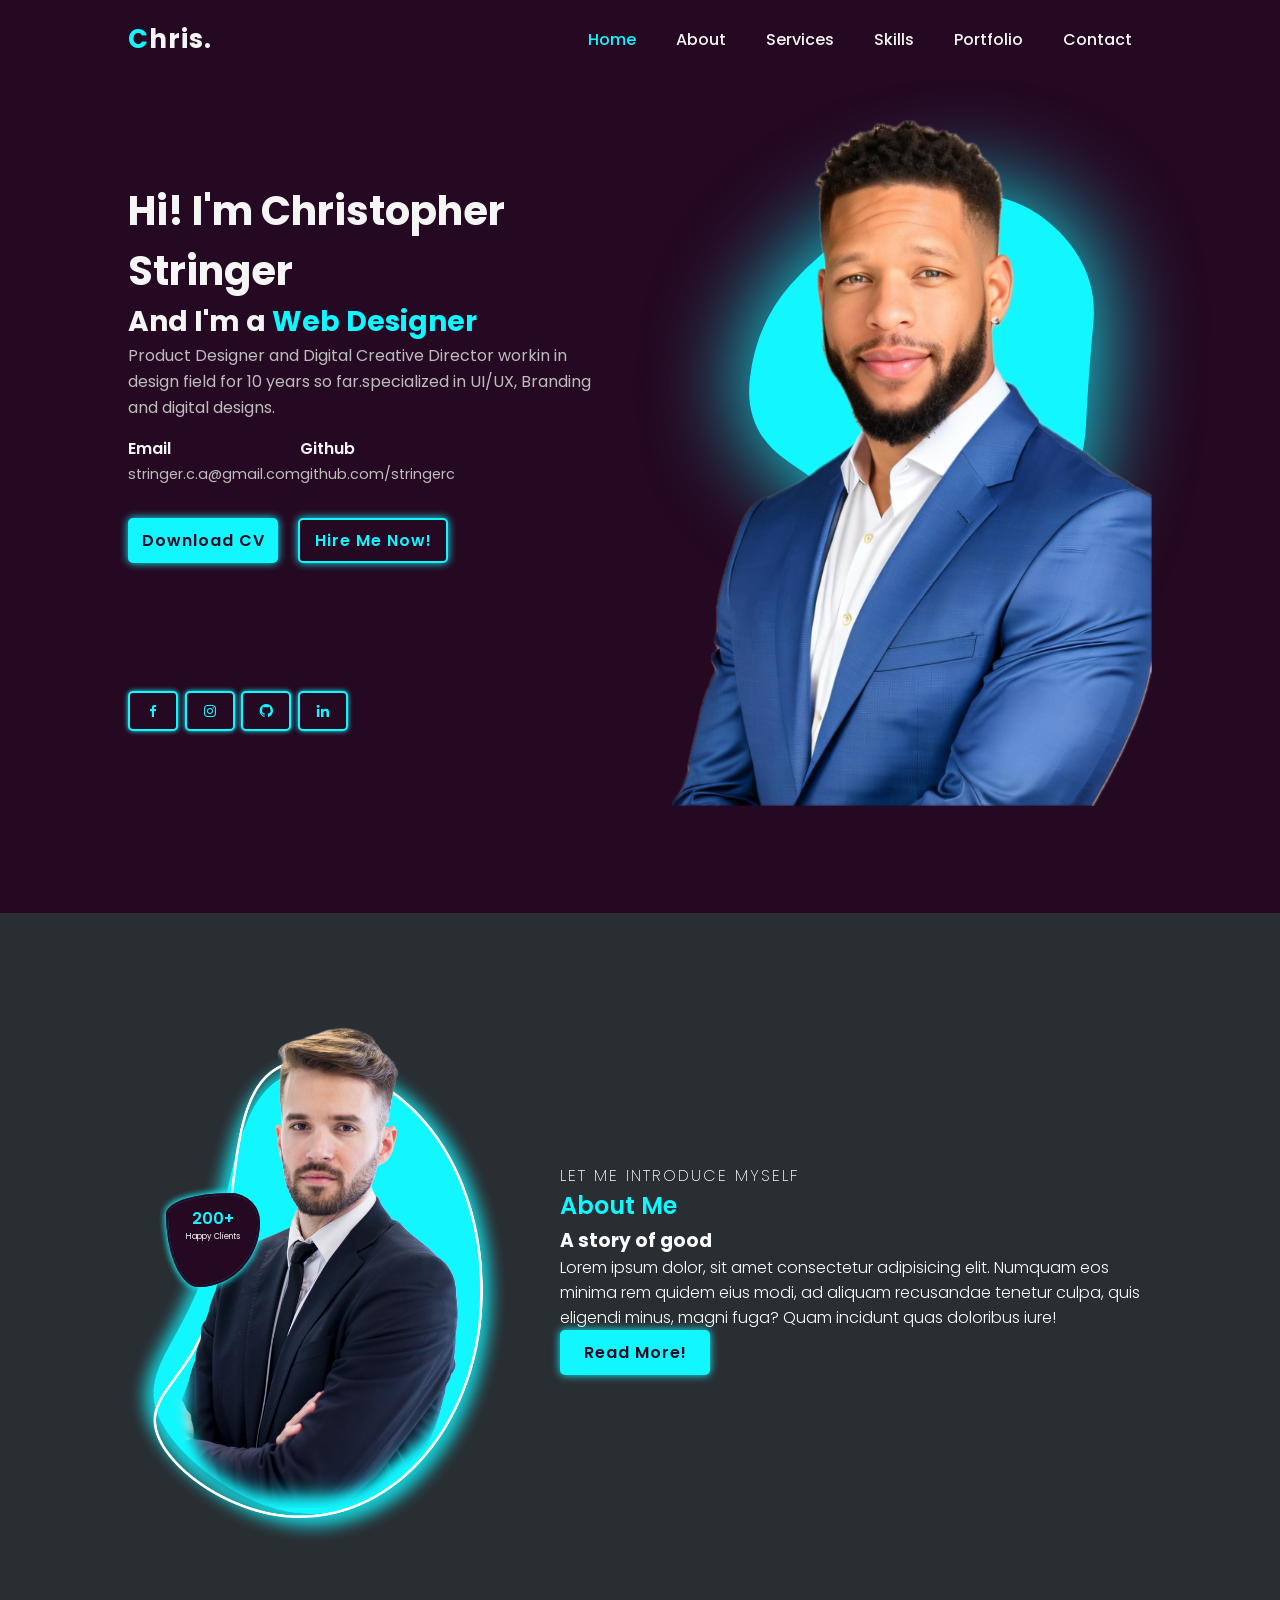
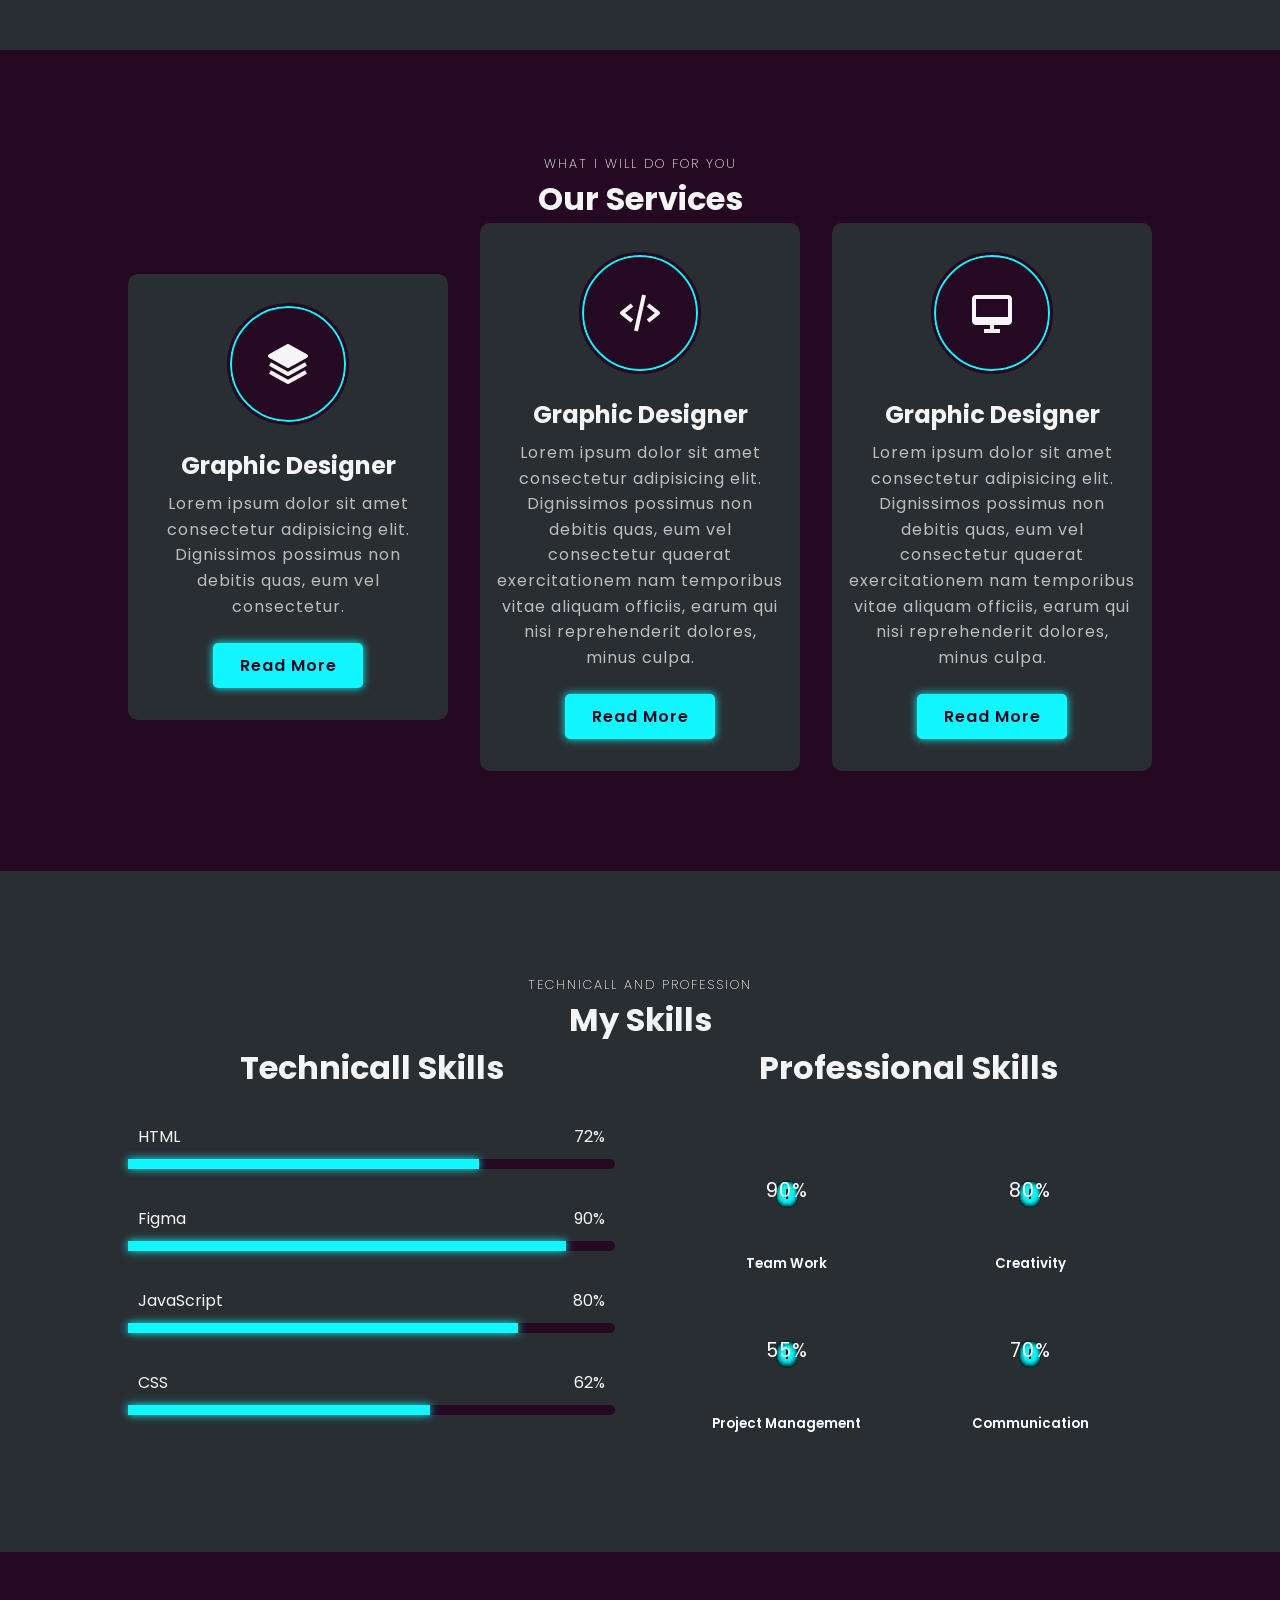
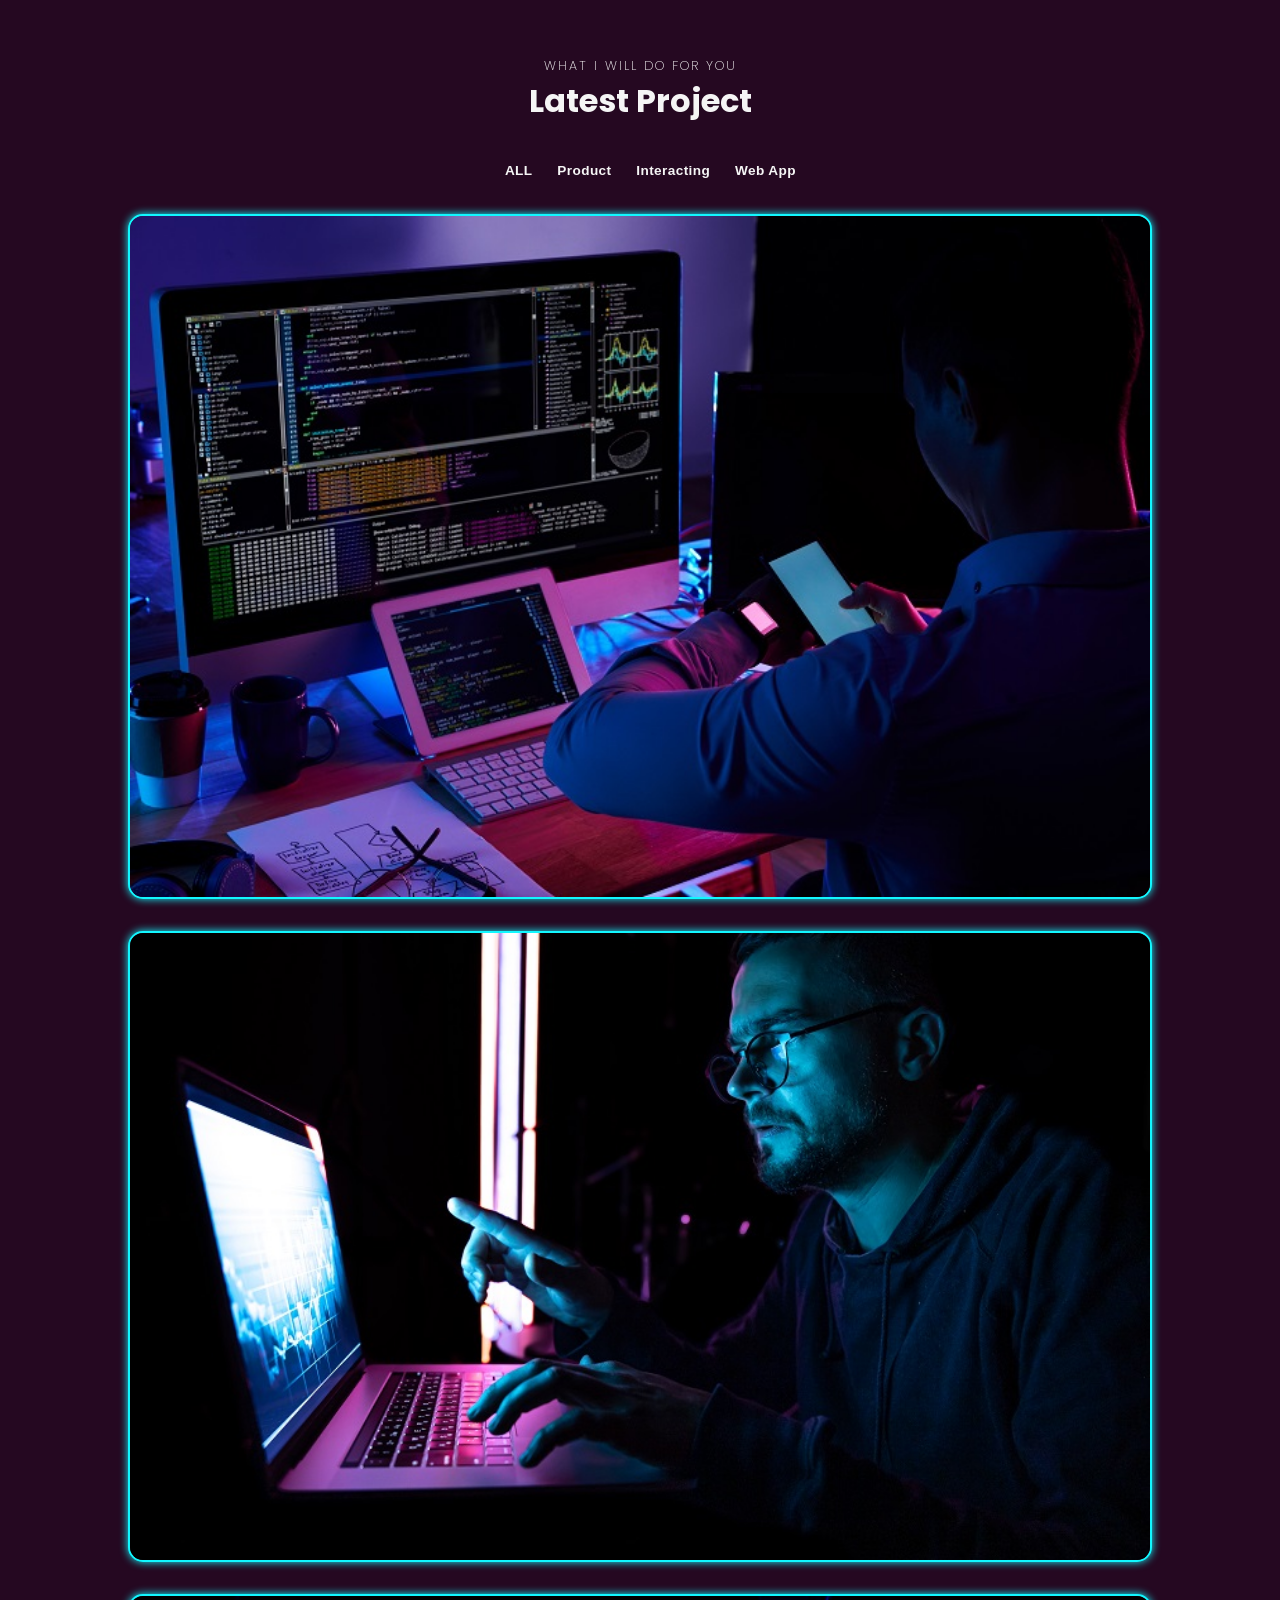
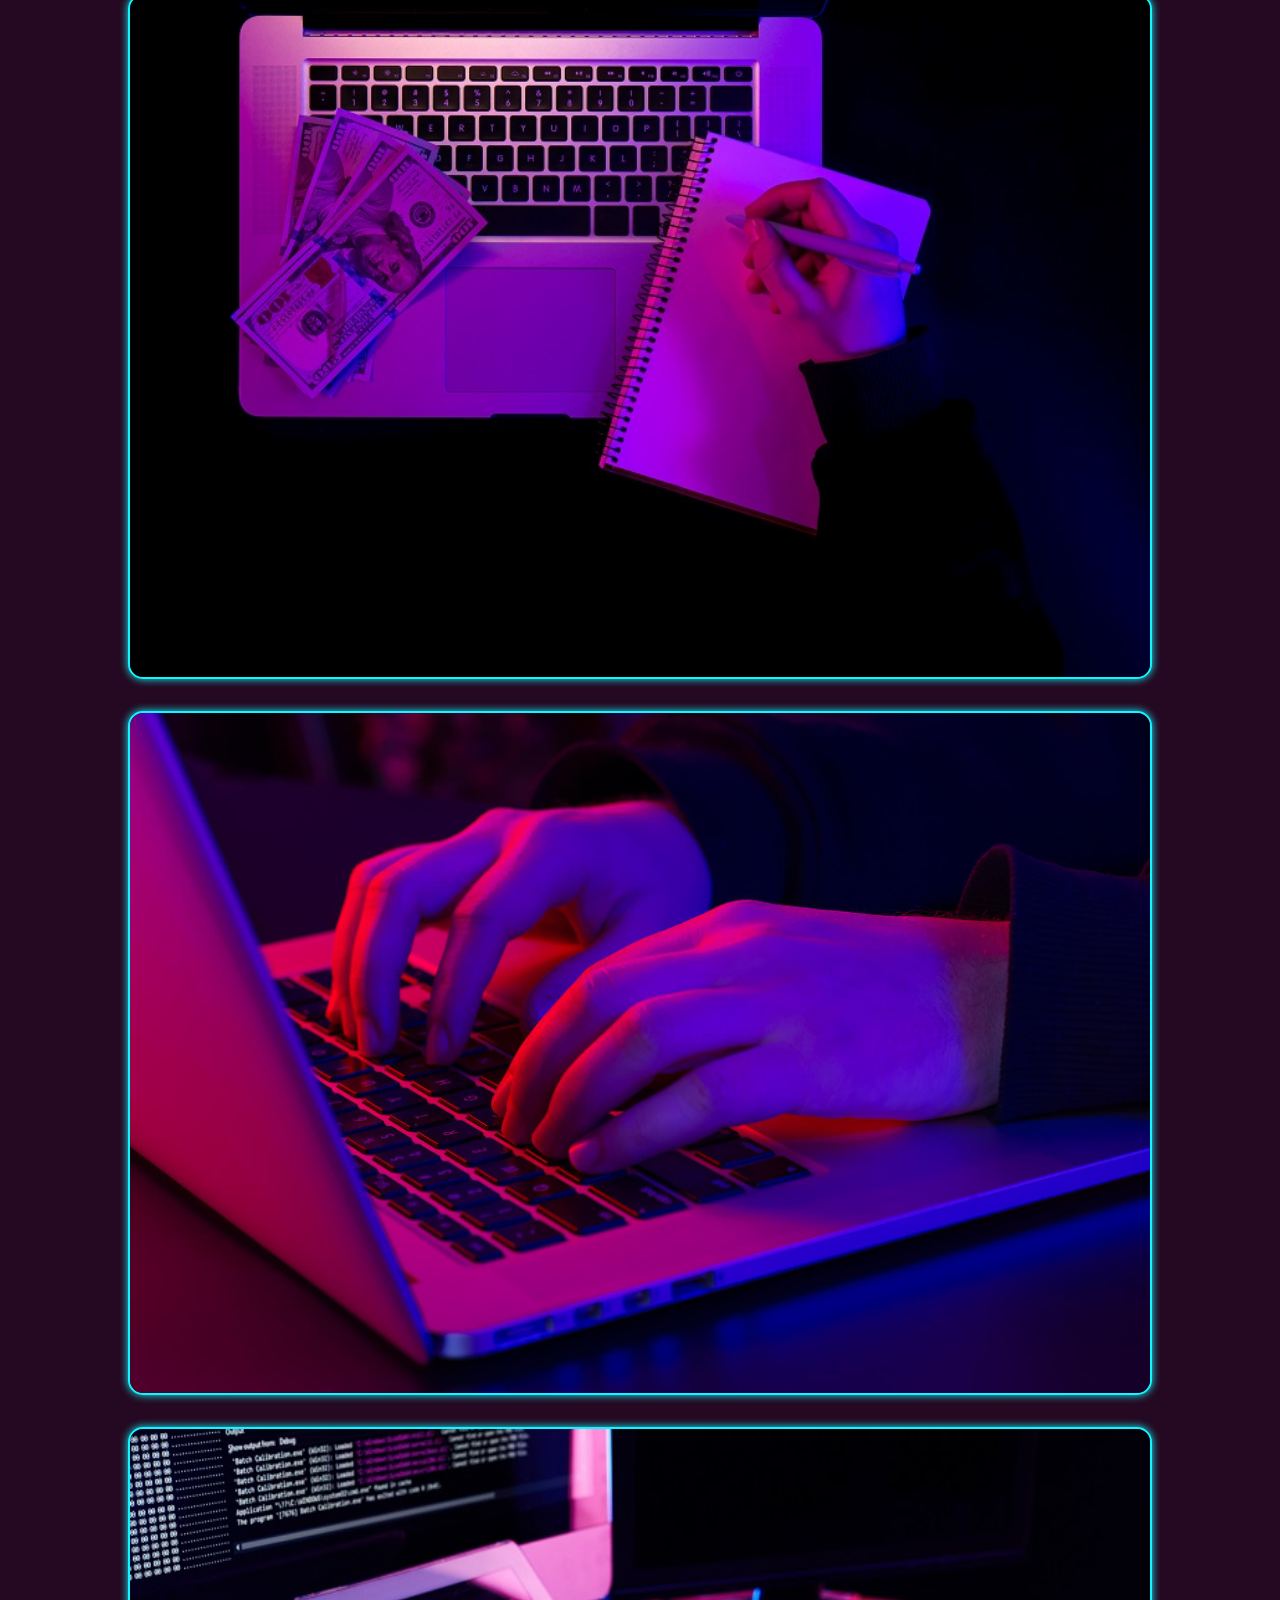
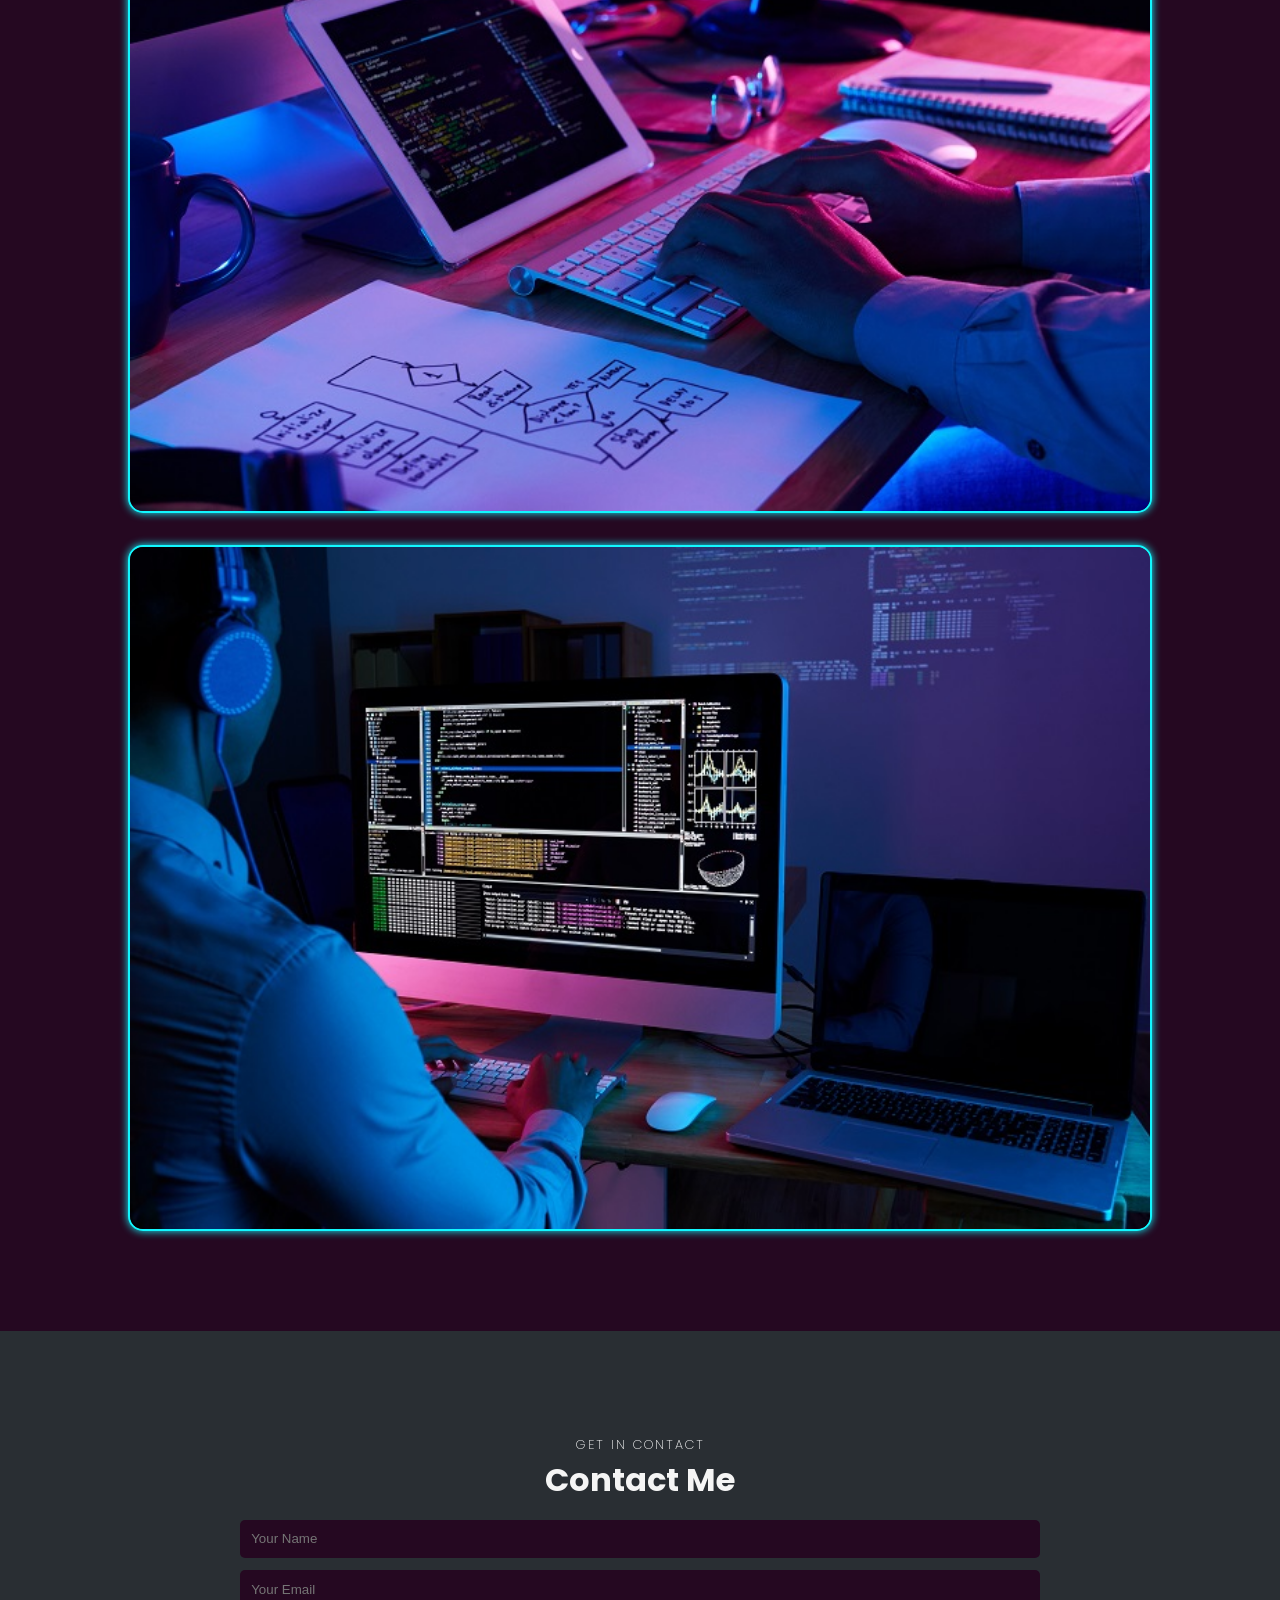
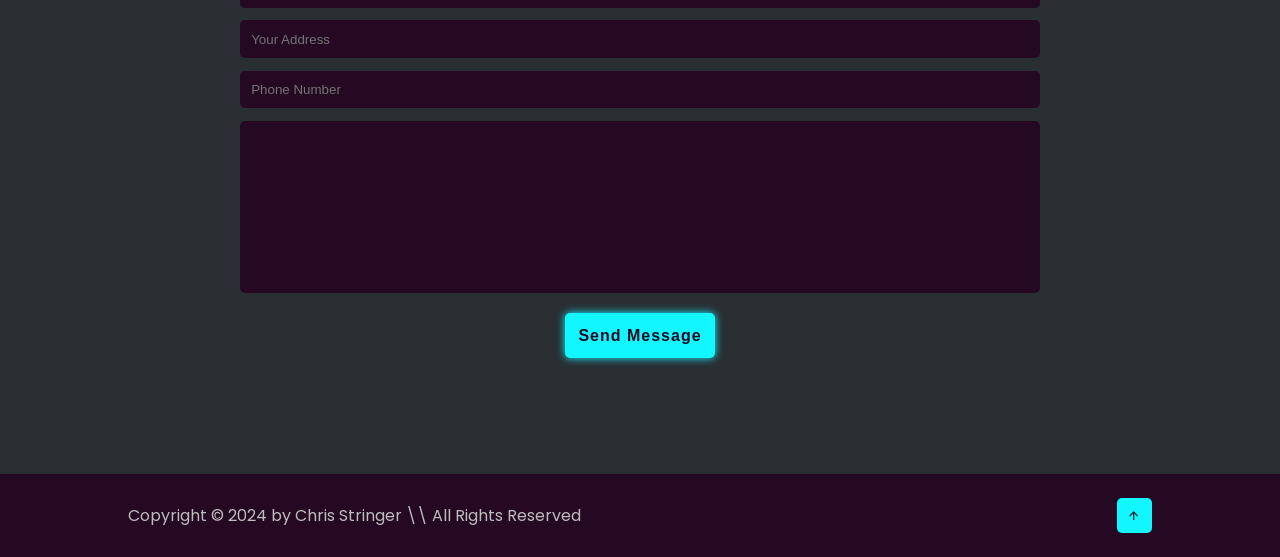
==== commit ae0c6a18: "finished website needs a little styling" ====
--- a/index.html
+++ b/index.html
@@ -26,16 +26,16 @@
 
     <!--Home Section------------------------------------------------->
     <section id="home" class="home">
-    <div class="home-content">
+    <div class="home-content scroll-scale">
         <h1>Hi! I'm Christopher Stringer</h1>
         <div class="change-text">
-            <h3>And I'm</h3>
+            <h3>And I'm a</h3>
             <h3>
-                <span class="word"> Frontend&nbsp;Developer</span>
-                <span class="word"> Web&nbsp;Designer</span>
-                <span class="word"> UI/UX&nbsp;developer</span>
-                <span class="word"> Graphic&nbsp;Designer</span>
-                <span class="word"> Bartender</span>
+                <span class="word w-1"> Frontend&nbsp;Developer</span>
+                <span class="word w-2"> Web&nbsp;Designer</span>
+                <span class="word w-3"> UI/UX&nbsp;developer</span>
+                <span class="word w-4"> Graphic&nbsp;Designer</span>
+                <span class="word w-5"> Bartender</span>
             </h3>
         </div>
         
@@ -65,7 +65,7 @@
         </div>
     </div>
 
-        <div class="home-image">
+        <div class="home-image scroll-scale">
             <div class="img-box">
                 <img src="img/man3.png" alt="">
             </div>
@@ -132,7 +132,7 @@
 
     <!--About Section------------------------------------------------->
     <section id="about" class="about">
-        <div class="img-about">
+        <div class="img-about scroll-scale">
             <img src="img/about-me-pic2.png" alt="">
             <div class="info-about1">
                 <span>10+</span>
@@ -148,7 +148,7 @@
             </div>
         </div>
 
-        <div class="about-content">
+        <div class="about-content scroll-scale">
             <span>Let me introduce myself</span>
             <h2>About Me</h2>
             <h3>A story of good</h3>
@@ -162,12 +162,12 @@
 
     <!--Services Section------------------------------------------------->
     <section id="services" class="service">
-        <div class="main-text">
+        <div class="main-text scroll-scale">
             <span>what i will do for you</span>
             <h2>Our Services</h2>
         </div>
 
-        <div class="section-services">
+        <div class="section-services scroll-bottom">
             <div class="service-box">
                 <i class='bx bxs-layer service-icon'></i>
                 <h3>Graphic Designer</h3>
@@ -212,13 +212,13 @@
 <!--Skill Section------------------------------------------------->
 
 <section id="skills" class="skills">
-    <div class="main-text">
+    <div class="main-text scroll-scale">
         <span>technicall and profession</span>
         <h2>My Skills</h2>
     </div>
 
     <div class="skill-main">
-        <div class="skill-left">
+        <div class="skill-left scroll-scale">
             <h3>Technicall Skills</h3>
             <div class="skill-bar">
                 <div class="info">
@@ -260,7 +260,7 @@
                 </div>
             </div>
         </div>
-        <div class="skill-right">
+        <div class="skill-right scroll-scale">
             <h3>Professional Skills</h3>
             <div class="professional">
                 <div class="box">
@@ -297,20 +297,20 @@
 </section>
 <!--Skill Section------------------------------------------------->
 <section id="portfolio" class="portfolio">
-    <div class="main-text">
+    <div class="main-text scroll-scale">
         <span>What I will do for you</span>
         <h2>Latest Project</h2>
     </div>
 
     <div class="container">
-        <div class="fillter-buttons">
+        <div class="fillter-buttons scroll-scale">
             <button class="btn" data-filter="all">ALL</button>
             <button class="btn" data-filter=".product">Product</button>
             <button class="btn" data-filter=".interacting">Interacting</button>
             <button class="btn" data-filter=".web">Web App</button>
         </div>
 
-        <div class="portfolio-gallery">
+        <div class="portfolio-gallery scroll-scale">
             <div class="port-box mix product">
                 <div class="port-image">
                     <img src="img/1.jpg" alt="">
@@ -394,12 +394,12 @@
 
 <!--Contact me sectionn------------------------------------------------->
     <section id="contact" class="contact">
-        <div class="main-text">
+        <div class="main-text scroll-scale">
             <span>get in contact</span>
             <h2>Contact Me</h2>
         </div>
 
-        <form action="#">
+        <form action="#" class="scroll-bottom">
             <input type="text" placeholder="Your Name">
             <input type="text" placeholder="Your Email">
             <input type="text" placeholder="Your Address">
@@ -411,8 +411,11 @@
         </form>
 </section>
 
-<!--About Section------------------------------------------------->
-
+<!--Footer Section------------------------------------------------->
+<footer>
+    <p>Copyright &copy; 2024 by Chris Stringer \\ All Rights Reserved </p>
+    <a href="#home"><i class='bx bx-up-arrow-alt'></i></a>
+</footer>
 
     <script src="mixitup.min.js"></script>
     <script src="script.js"></script>
--- a/style.css
+++ b/style.css
@@ -27,6 +27,21 @@
     0 0 10px rgba(18,247,255,0.3);
 }
 
+::-webkit-scrollbar {
+    height: 0;
+    width: .5rem;
+}
+
+::webkit-scrollbar-track {
+    background: var(--secon-bg-color);
+}
+
+::-webkit-scrollbar-thumb {
+    background: var(--secon-bg-color);
+    border-radius: 5rem;
+}
+
+
 body {
     font-family: "Poppins", sans-serif;
     background-color: var(--bg-color);
@@ -34,11 +49,22 @@
 }
 
 header{
+    position: fixed;
+    top: 0;
+    left: 0;
+    z-index: 1000;
+    border-bottom: 1px solid transparent;
     display: flex;
     align-items: center;
     justify-content: space-between;
     width: 100%;
     padding: 20px 10%;
+}
+
+header.sticky {
+    background: var(--bg-color);
+    border-bottom: 1px solid var(--secon-bg-color);
+    padding: 12px 10%;
 }
 
 .logo {
@@ -50,6 +76,7 @@
 span {
     color: var(--hover-color);
 }
+
 .navlist {
     display: flex;
 }
@@ -72,6 +99,10 @@
     0 0 10px rgba(18,247,255,0.6);;
 }
 
+.navlist a.active {
+    color: var(--hover-color);
+}
+
 #menu-icon {
     font-size: 1.8rem;
     z-index: 10001;
@@ -109,12 +140,15 @@
     font-size: 1.5rem;
     font-weight: 600;
 }
-
+h3 span {
+    color: var(--hover-color);
+}
 .change-text h3{
     display: inline-flex;
     margin: 0;
     vertical-align: top;
 }
+
 
 .change-text h3 .word {
     position: absolute;
@@ -725,6 +759,73 @@
     font-size: 1rem;
 }
 
+/* - Footer CS -------------------------------------------*/
+footer {
+    padding: 1.5rem 10%;
+    display: flex;
+    align-items: center;
+    justify-content: space-between;
+}
+
+footer p{
+    color: #bdbdbd;
+}
+footer #{
+    display: inline-flex;
+    justify-content: center;
+    color: var(--text-color);
+    background: var(--hover-color);
+}
+
+footer a{
+    display: inline-flex;
+    justify-content: center;
+    color: var(--text-color);
+    background: var(--hover-color);
+    padding: .6rem;
+    border-radius: 5px;
+}
+footer a i{
+    font-size: 1rem;
+    color: var(--secon-bg-color)
+}
+
+
+
+/* - keyframes -------------------------------------------*/
+.scroll-scale{
+    opacity: 0;
+    transform: scale(.9);
+    transition: all 2s;
+}
+
+.scroll-bottom{
+    opacity: 0;
+    transform: translateY(300px);
+    transition: 3s;
+}
+
+.scroll-top{
+    opacity: 0;
+    transform: translateY(-300px);
+    transition: 3s;
+}
+
+.show-items{
+    opacity: 1;
+    transform: translateX(0);
+}
+
+
+
+
+
+
+
+
+
+
+
 
 
 /* - keyframes -------------------------------------------*/
@@ -789,4 +890,112 @@
         box-shadow: var(--neon-box-shadow);
     }
 
+}
+
+/* Break Points */
+@media(max-width: 991px) {
+    header,
+    header.sticky{
+        padding: 15px 5%;
+    }
+    footer{
+        padding: 15px 5%;
+    }
+    section {
+       padding: 50px 5%; 
+    }
+    .navlist a{
+        padding: 8px 15px;
+    }
+    :root{
+    --big-font: 2.2rem;
+    --norma-font:1.8rem;
+    --neon-box-shadow: 0 0 .8rem #12f7ff;
+    --h2-font: 3rem;
+    }
+    .home-content {
+        margin-top: 5rem;
+    }
+
+    .social-icons {
+        margin-top: 2rem;
+    }
+}
+
+@media(max-width: 768px) {
+    #menu-icon{
+        display: block;
+        transition: all .4s ease;
+    }
+    #menu-icon.bx-x {
+        transform: rotate(-180deg);
+    }
+    .navlist{
+        display: flex;
+        position: absolute;
+        top: -1000px;
+        right: 0;
+        left: 0;
+        flex-direction: column;
+        background: var(--bg-color);
+        text-align: left;
+        padding: 0 5%;
+        transition: all .45s ease;
+    }
+    .navlist a {
+        display: block;
+        padding-bottom: 1rem;
+        font-size: 1rem;
+    }
+
+    .navlist.open {
+         top: 100%;
+    }
+    .home {
+        grid-template-columns: 1fr;
+    }
+    .home-image {
+        margin-bottom: 5rem;
+    }
+
+    .liquid-shape {
+        width: 80%;
+        left: 10%;
+        top: 13%;
+    }
+
+    .about {
+        flex-direction: column-reverse;
+    }
+
+    .skill-main {
+        grid-template-columns: 1fr;
+    }
+    .fillter-buttons {
+        margin: 2.5rem 0;
+    }
+    footer p {
+        font-size: .8rem;
+    }
+}
+
+@media(max-width: 420px) {
+    html {
+        font-size: 80%;
+    }
+    footer p {
+        font-size: .6rem;
+    }
+    .fillter-buttons {
+        font-size: .8rem;
+    }
+    .img-about img{
+        width: 300px;
+    }
+    .info-about1, .info-about2, .info-about3 {
+        display: none;
+    }
+    .img-about p {
+        font-size: 1rem;
+    }
 }
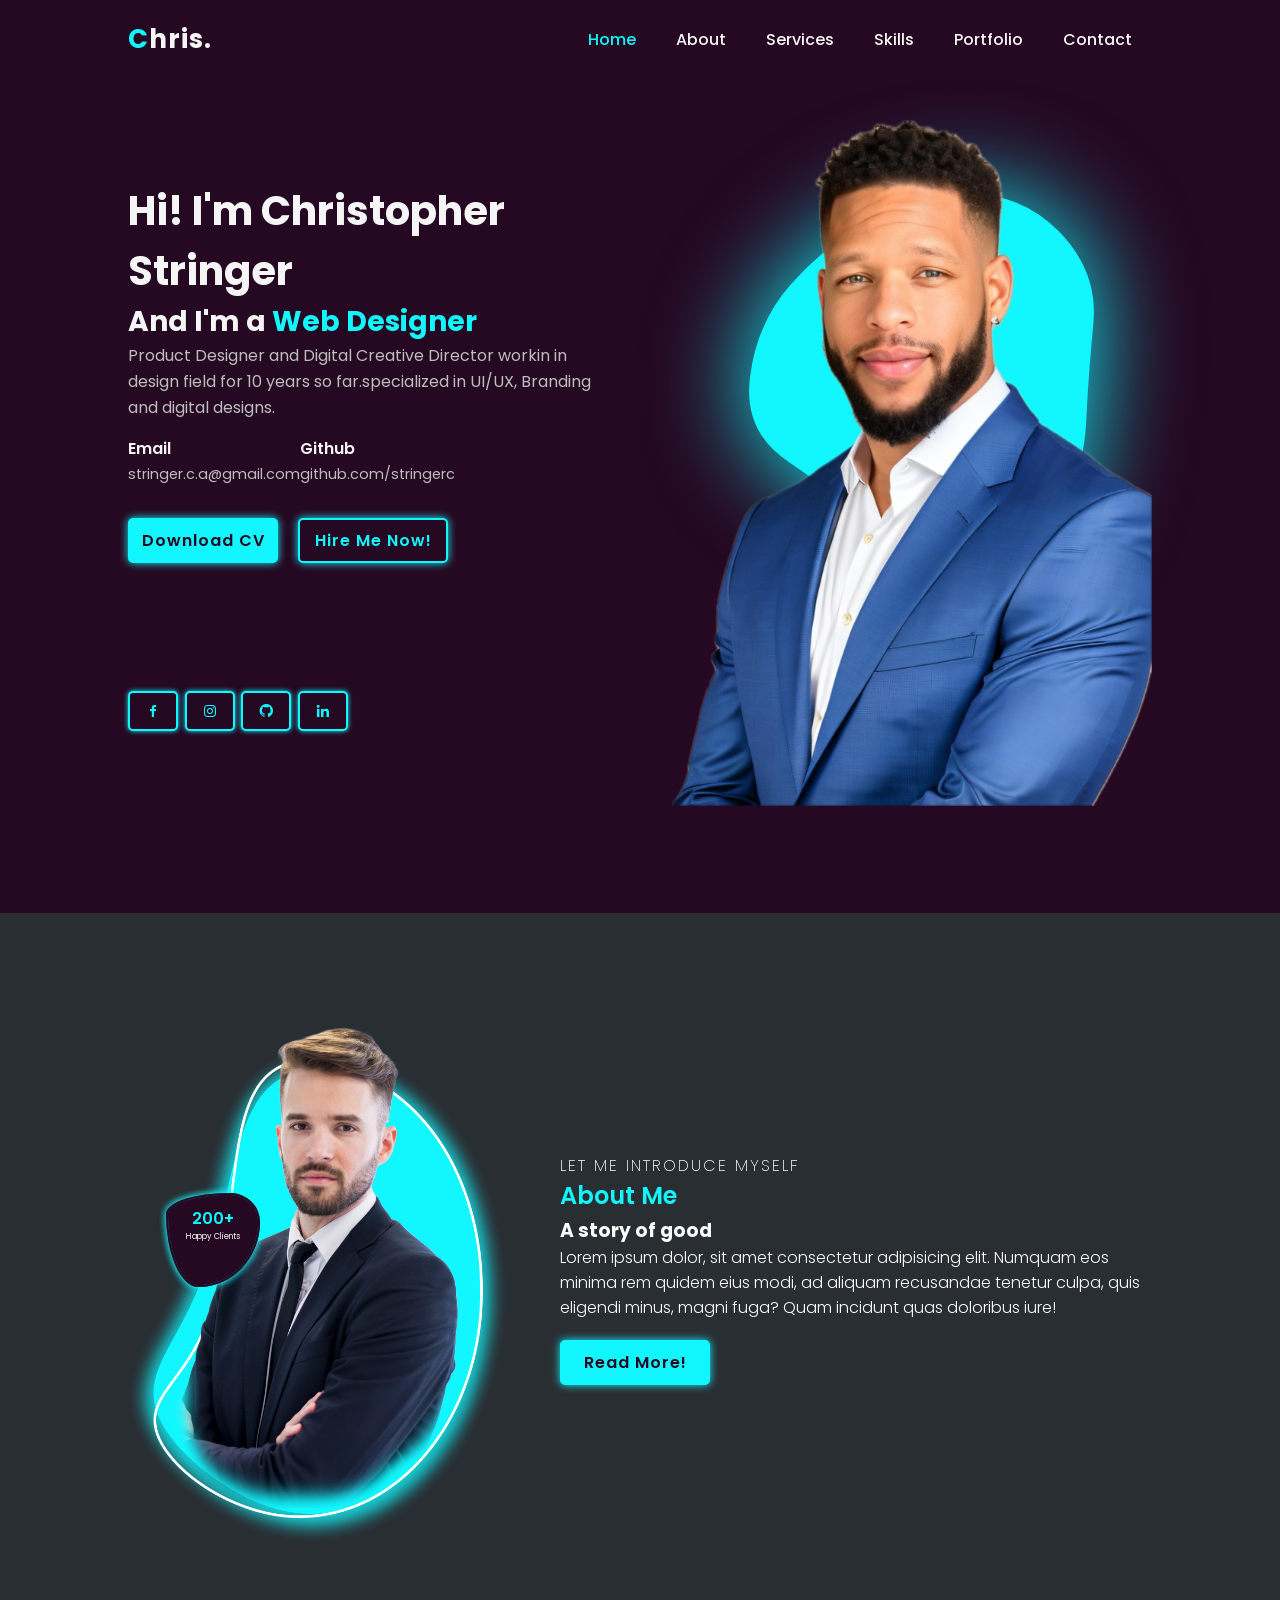
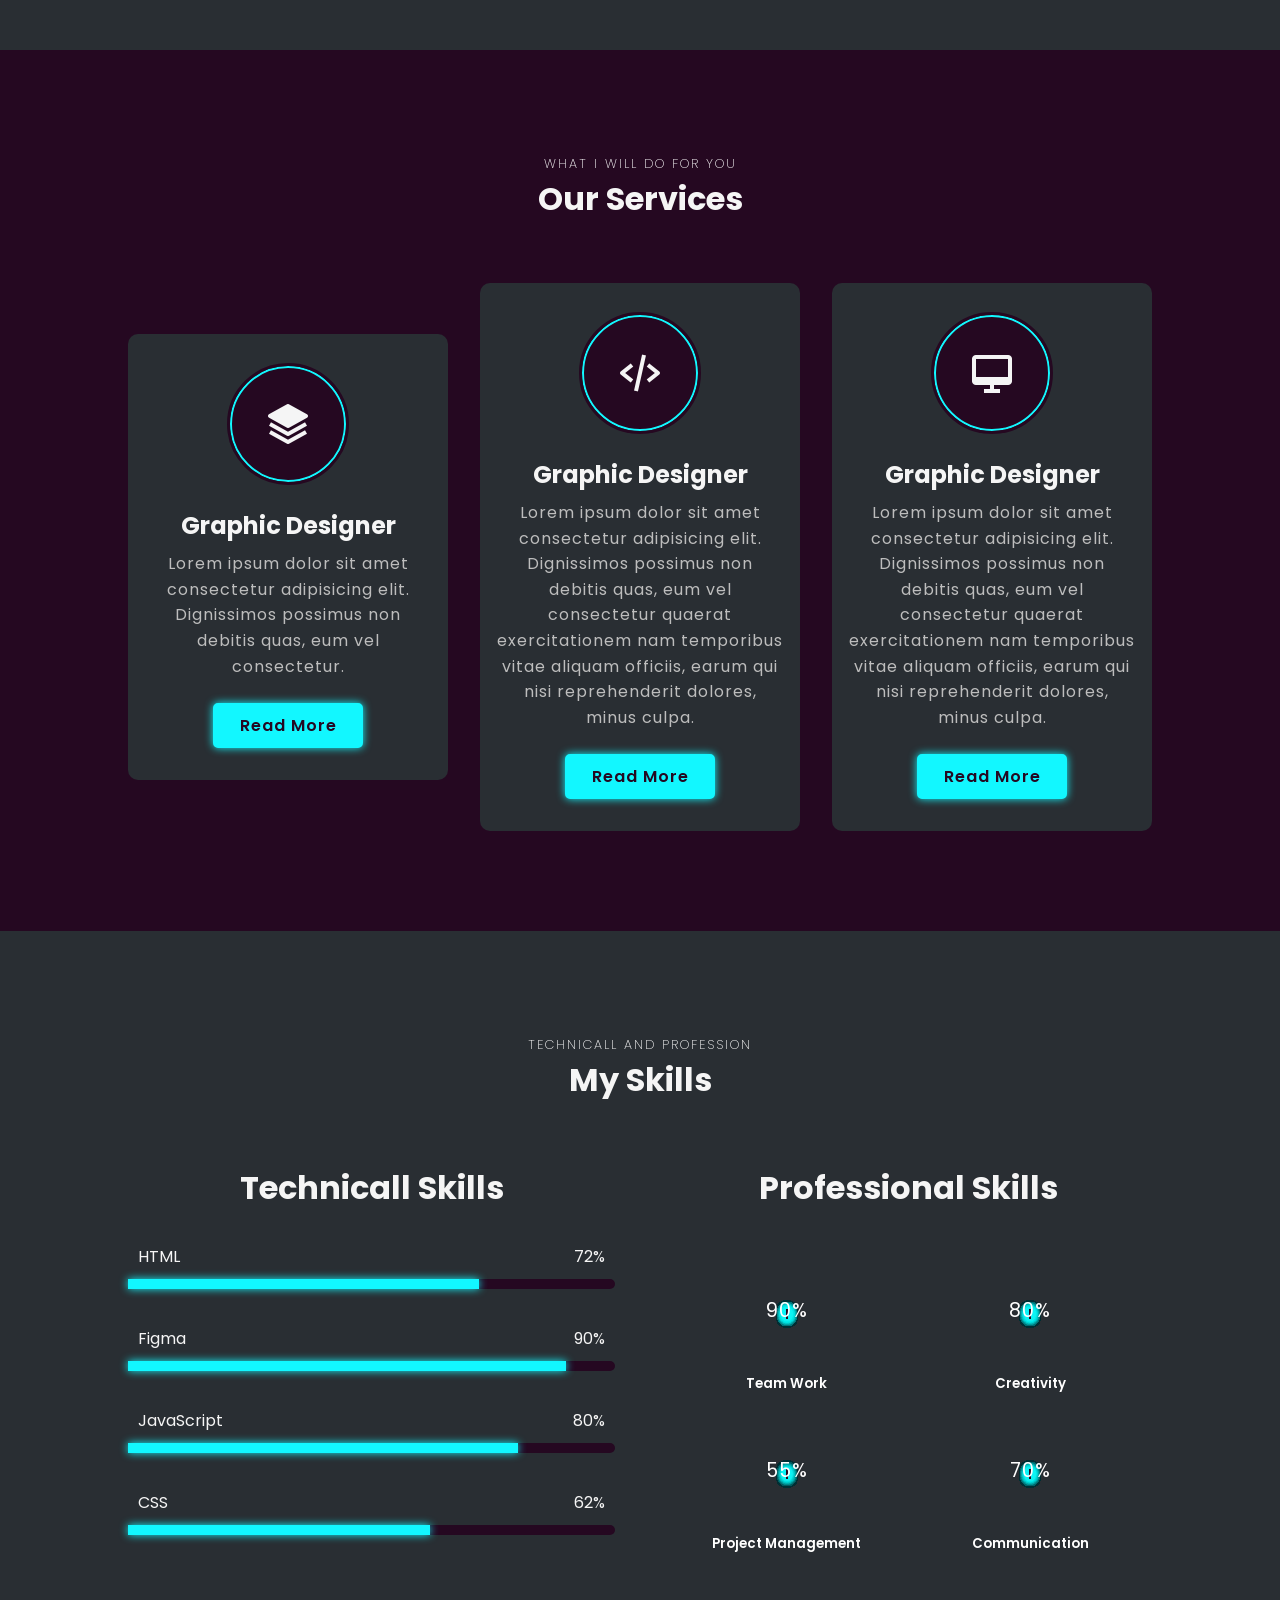
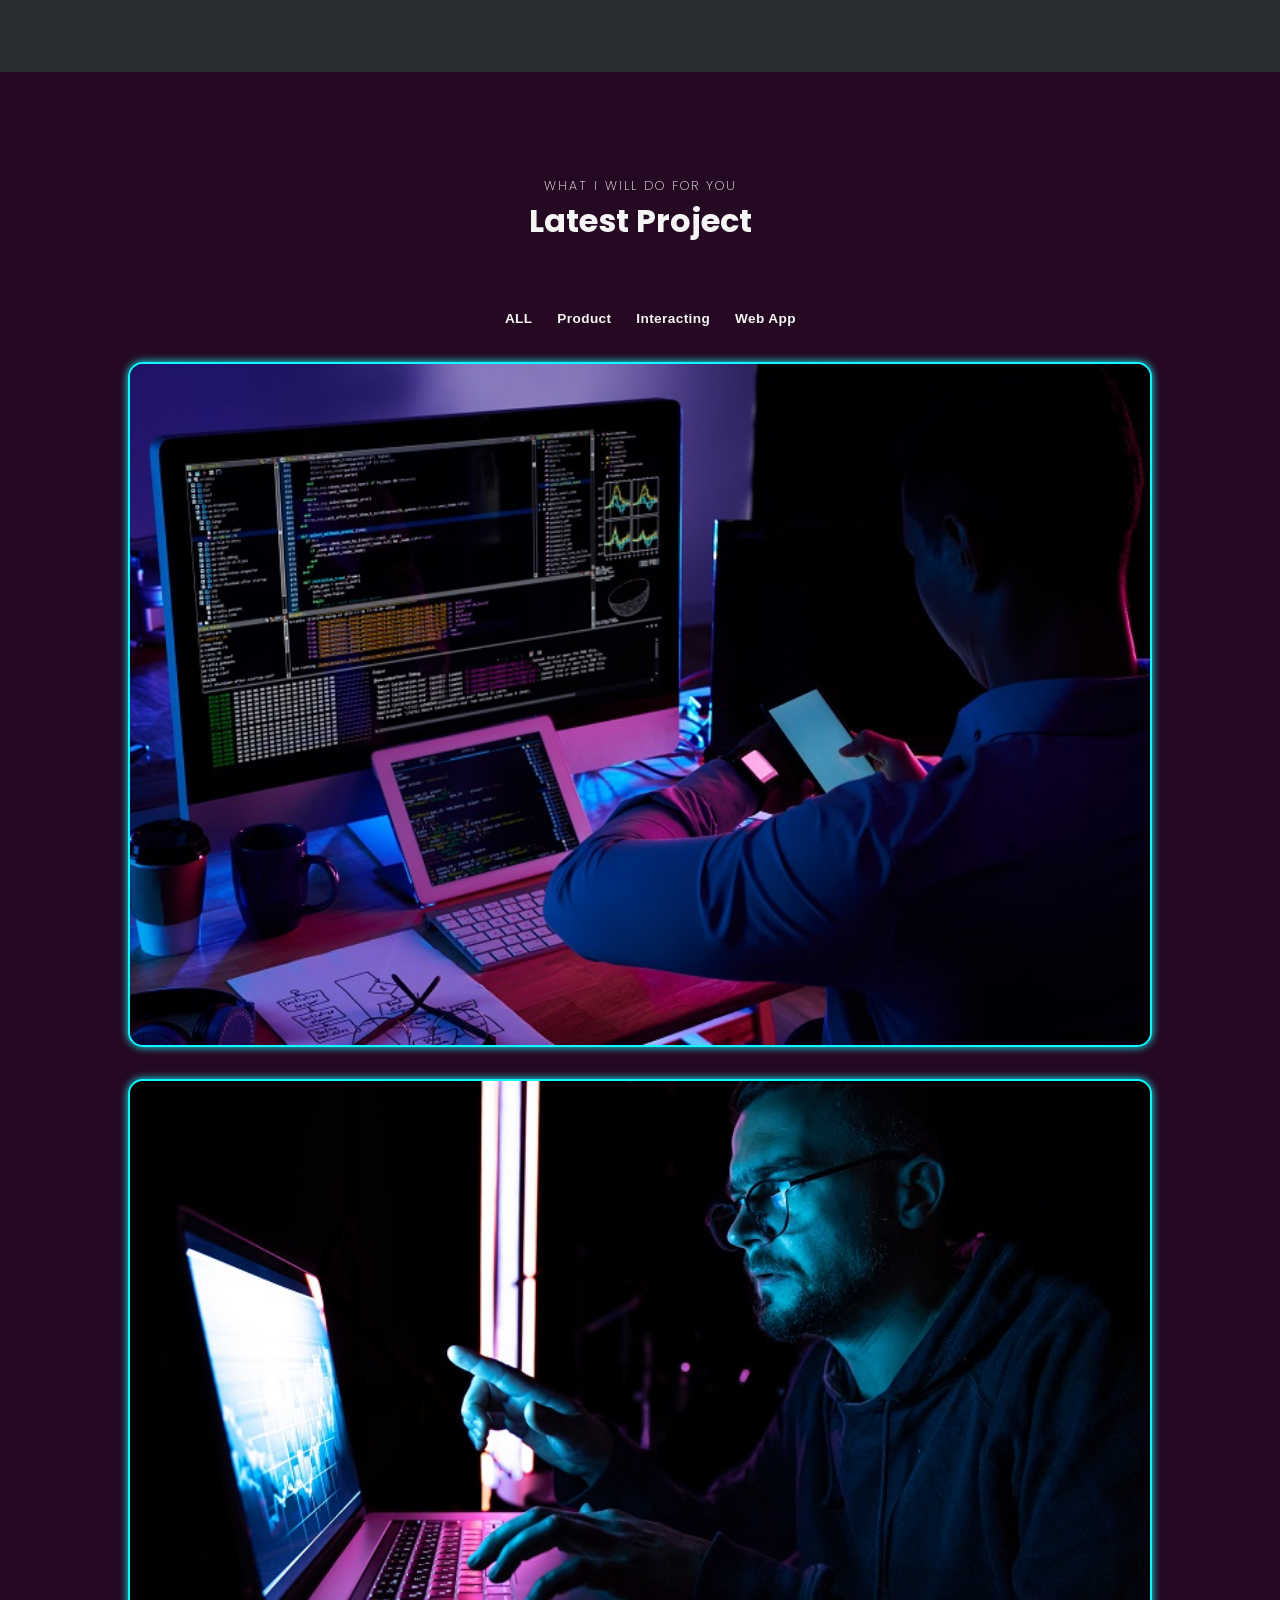
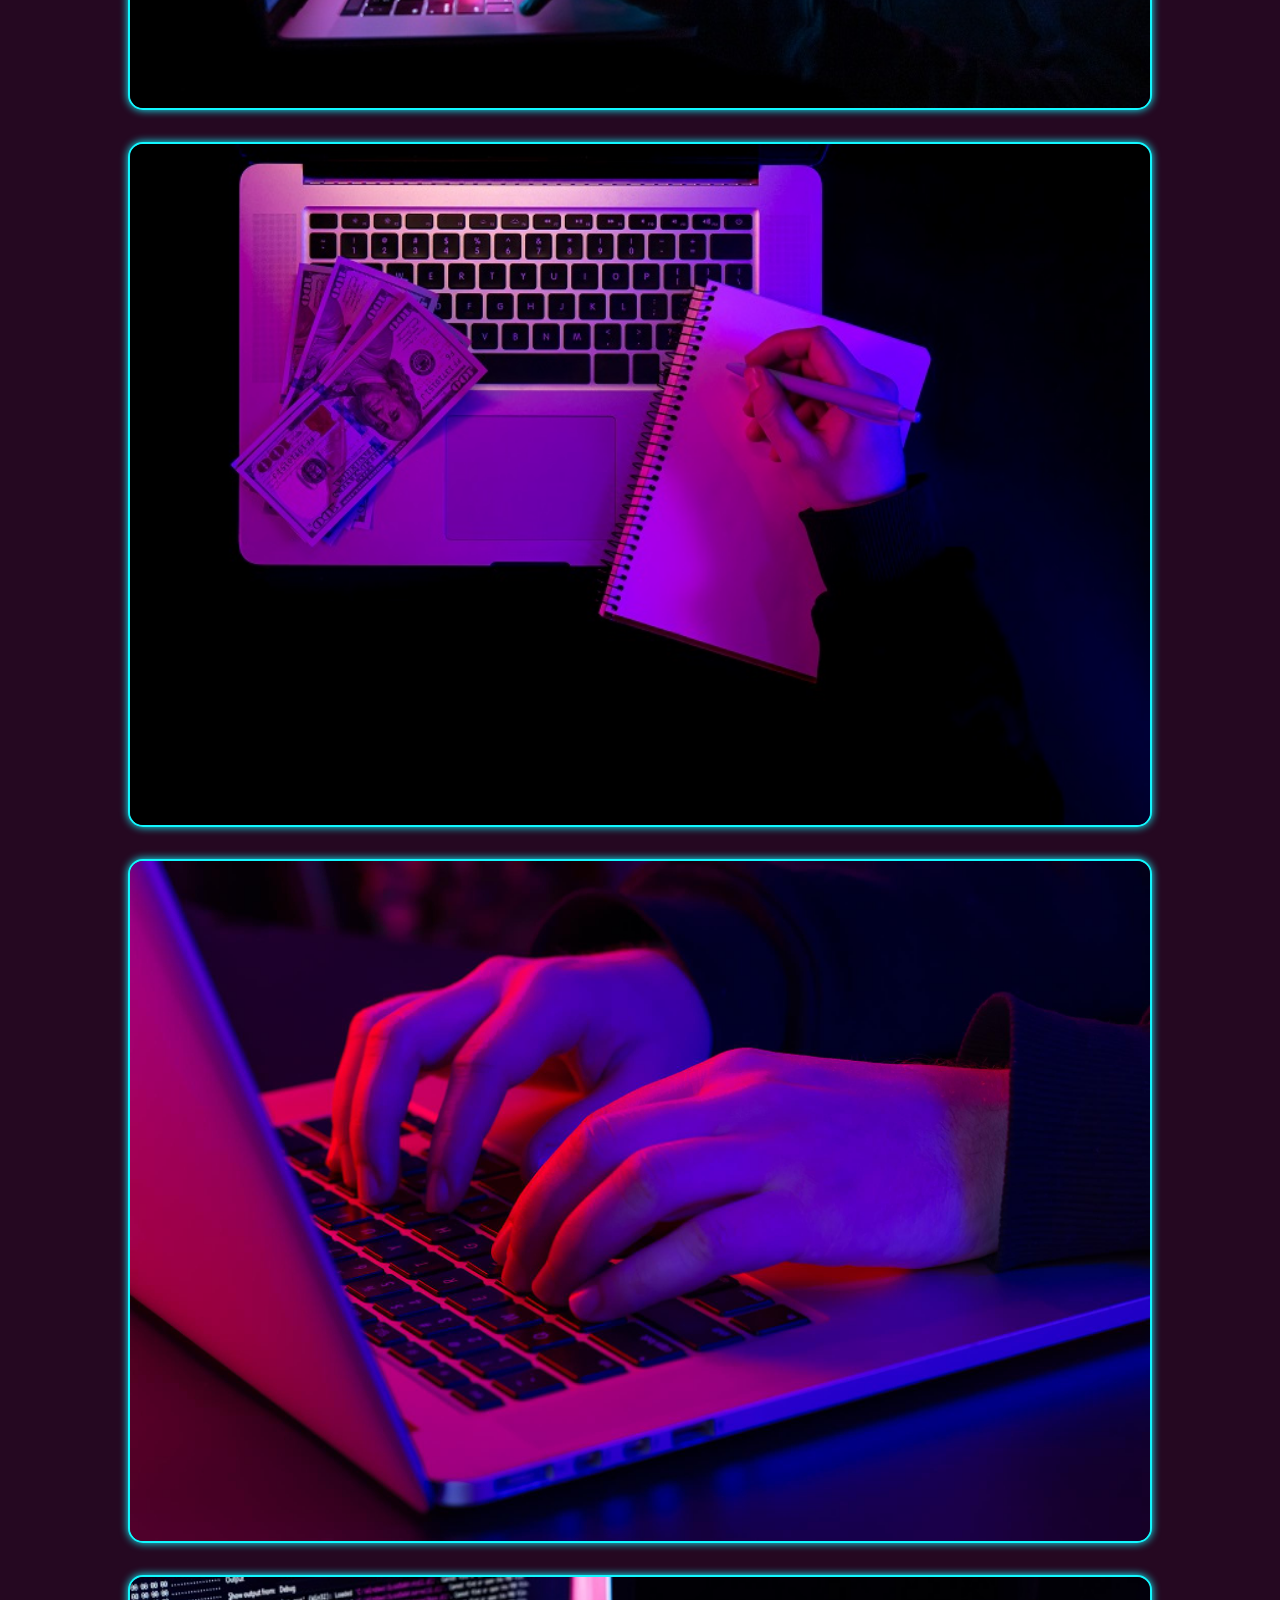
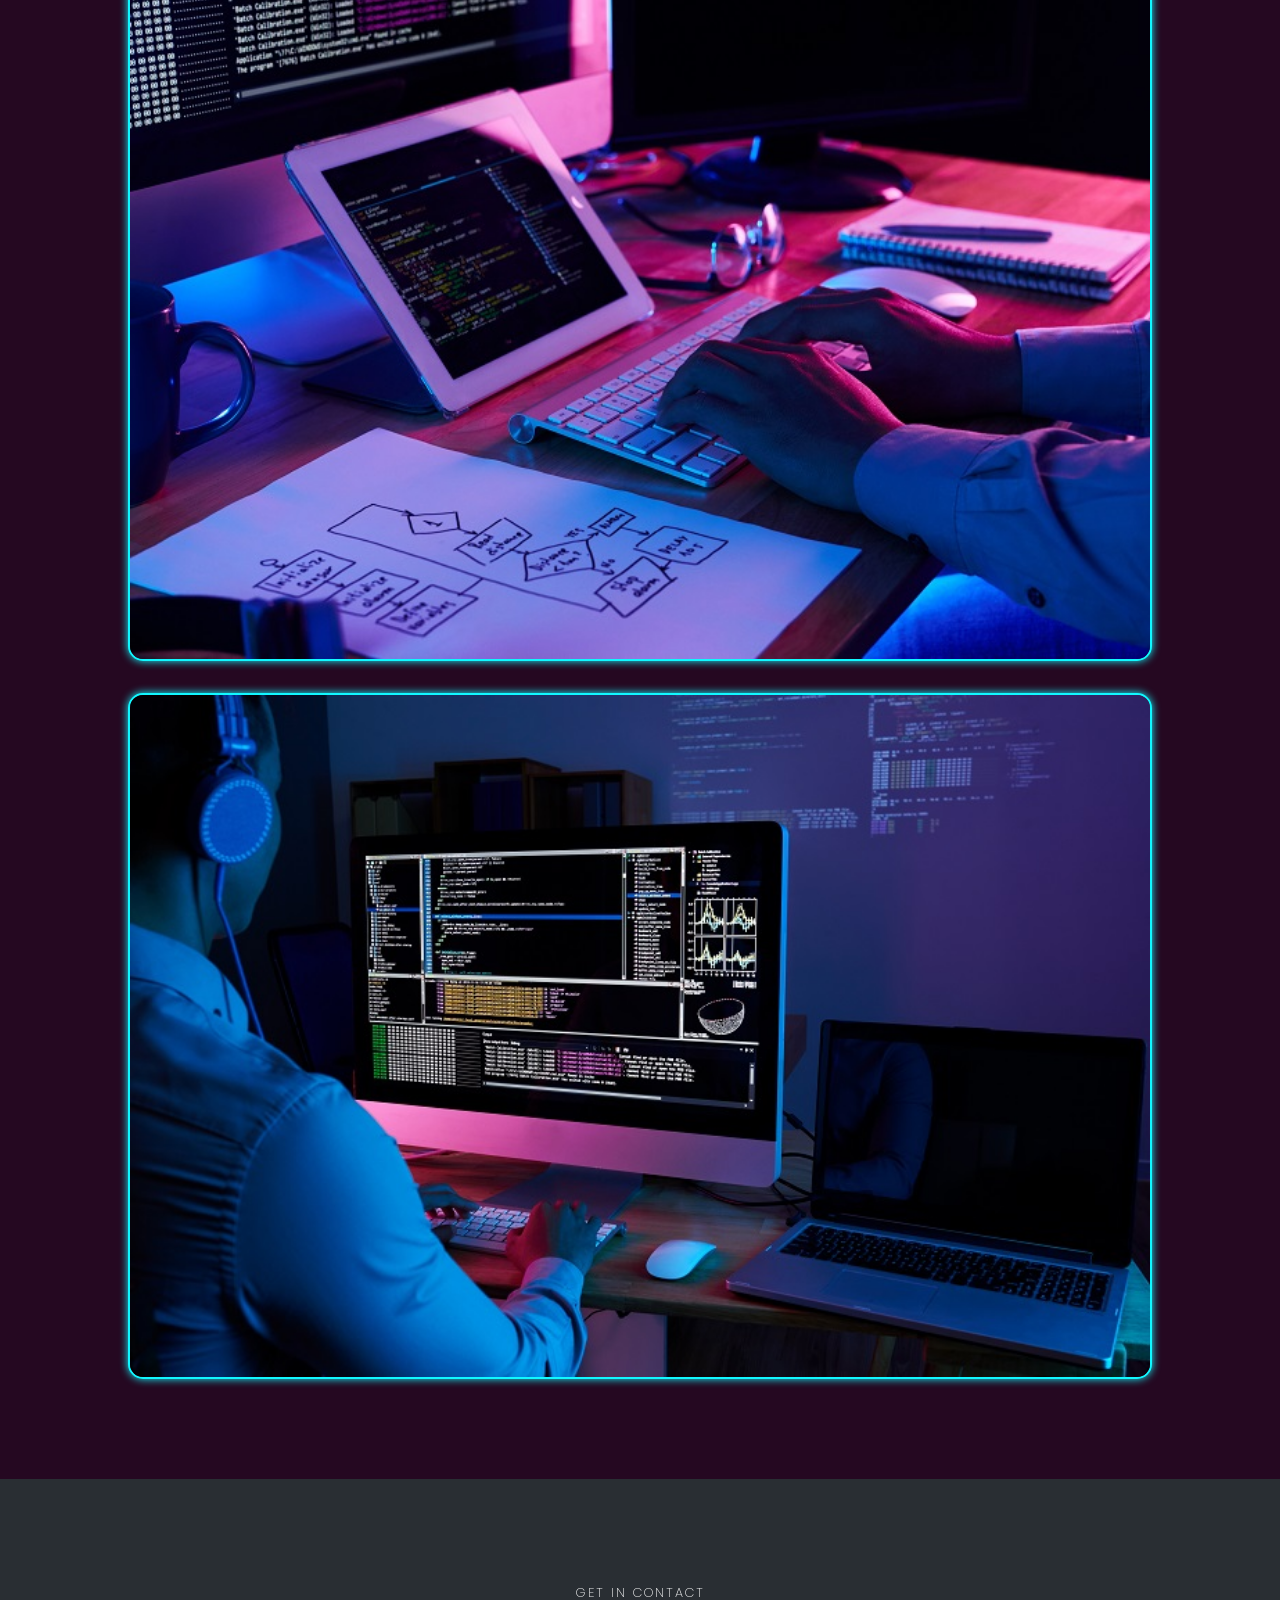
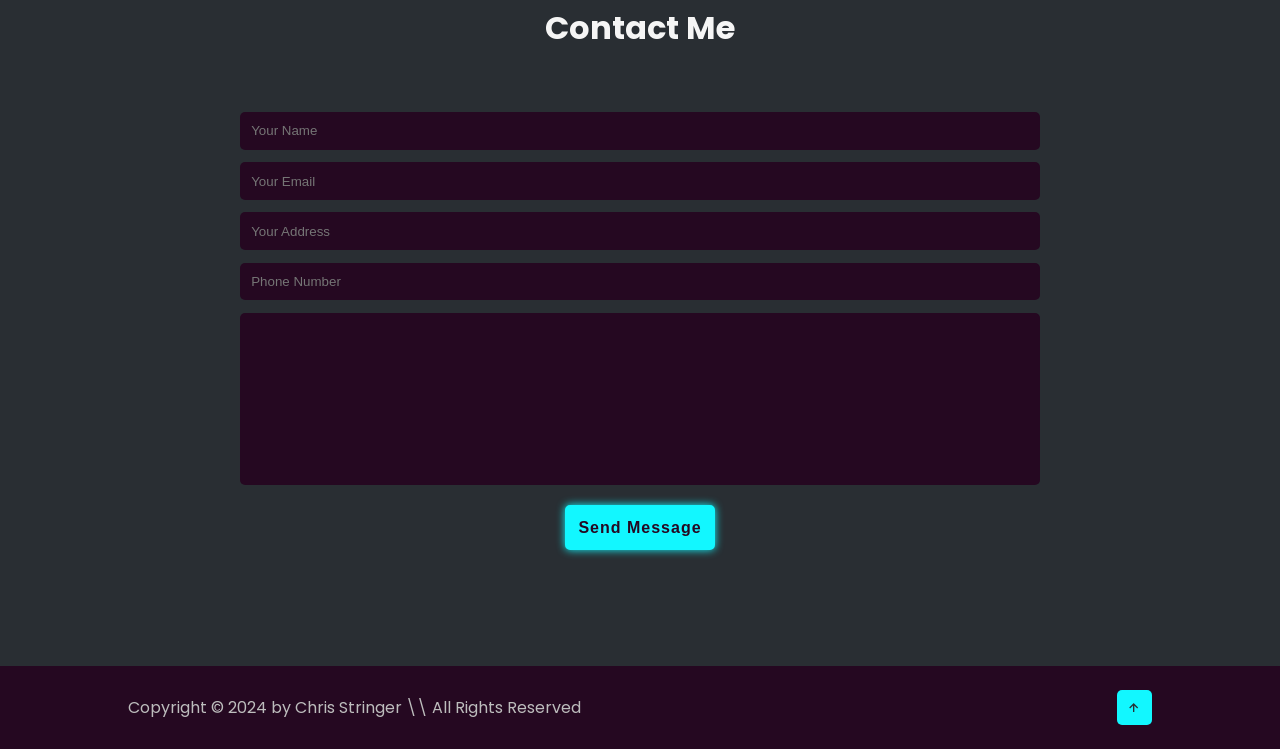
==== commit cb184236: "Small styling edits" ====
--- a/index.html
+++ b/index.html
@@ -295,7 +295,7 @@
         </div>
     </div>
 </section>
-<!--Skill Section------------------------------------------------->
+<!--Portfolio Section------------------------------------------------->
 <section id="portfolio" class="portfolio">
     <div class="main-text scroll-scale">
         <span>What I will do for you</span>
--- a/style.css
+++ b/style.css
@@ -251,9 +251,10 @@
     color: var(--bg-color);
 }
 
-.btn:nth-child(2)::before {
+a.btn:nth-child(2)::before {
     background: var(--hover-color);
 }
+
 
 .social-icons {
     margin-top: 8rem;
@@ -372,6 +373,10 @@
     font-weight: 600;
     font-size: 1.5rem;
     margin-bottom: .2rem;
+}
+
+.about-content p {
+    margin-bottom: 20px;
 }
 
 .about-content {
@@ -425,9 +430,11 @@
     margin-bottom: var(--hover-color);
 }
 
+
 .main-text h2 {
     font-weight: 700;
     font-size: var(--norma-font);
+    margin-bottom: 60px;
 }
 
 .main-text span {
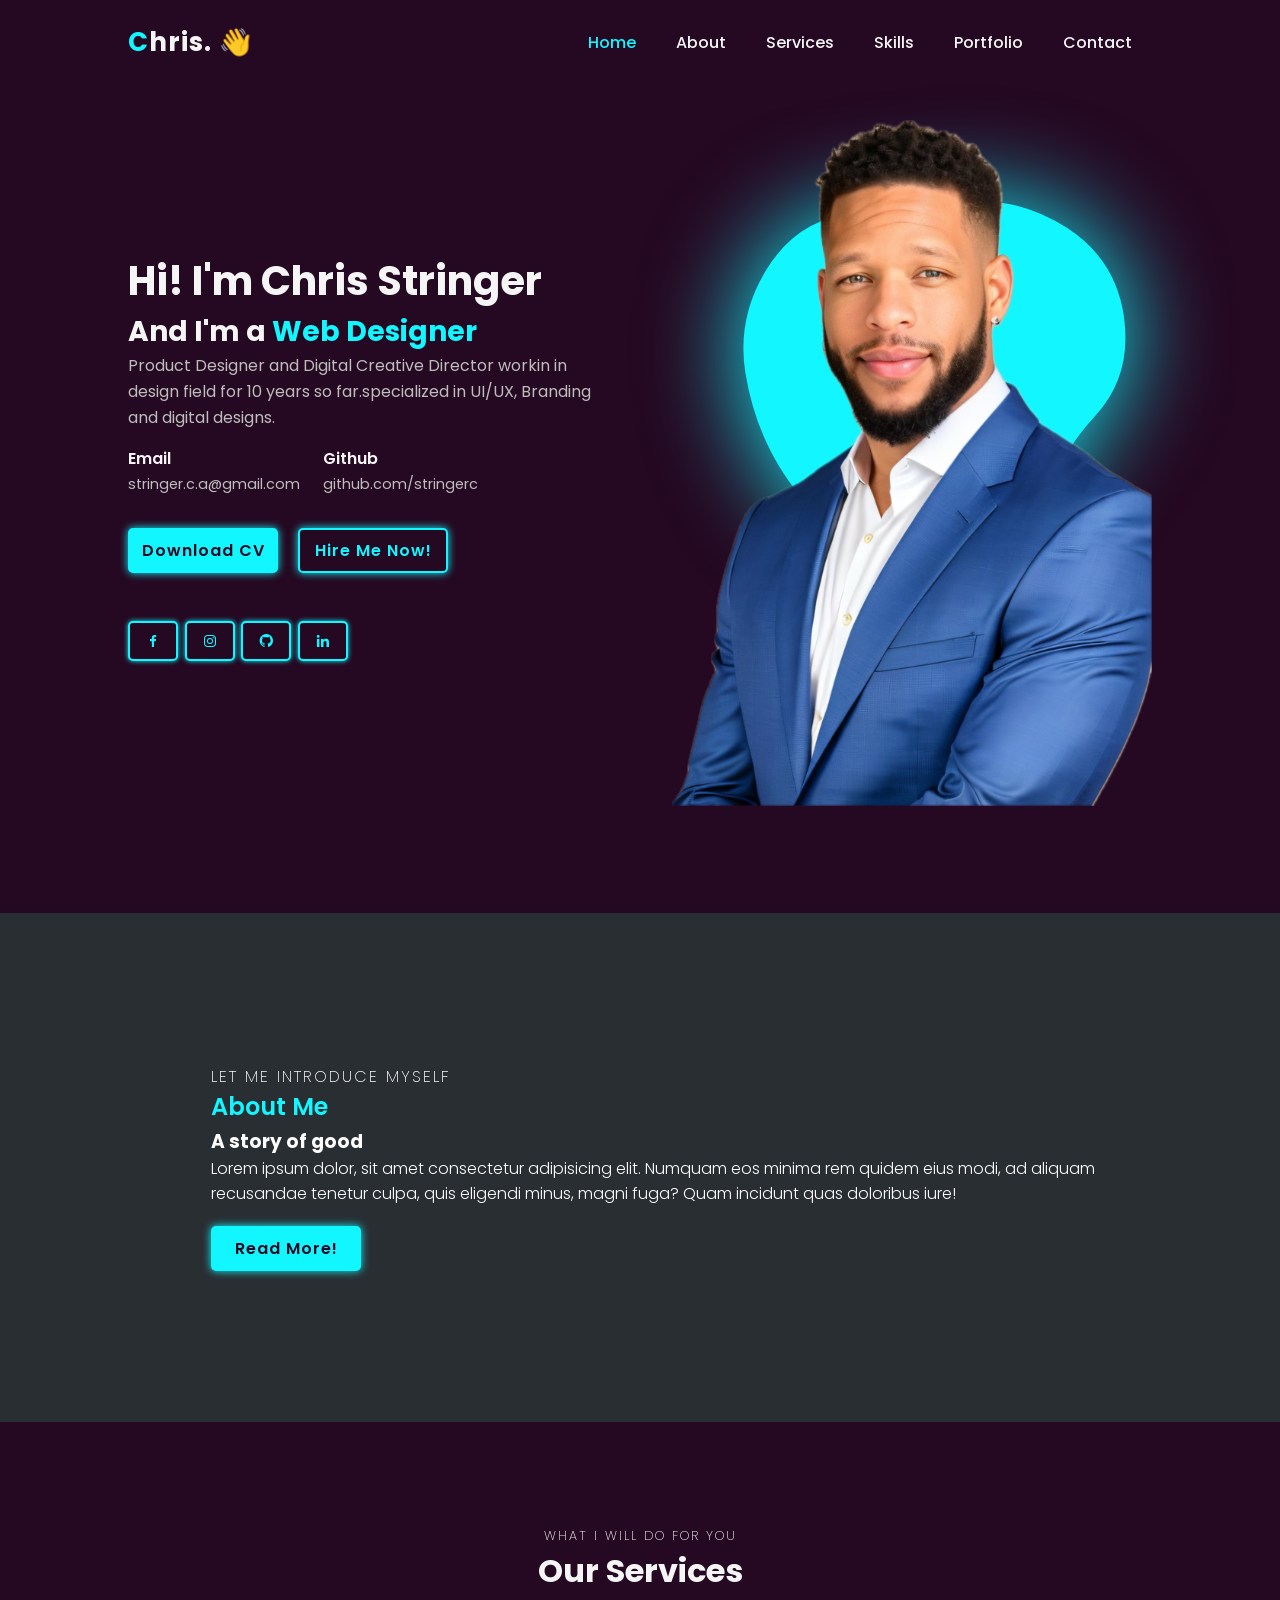
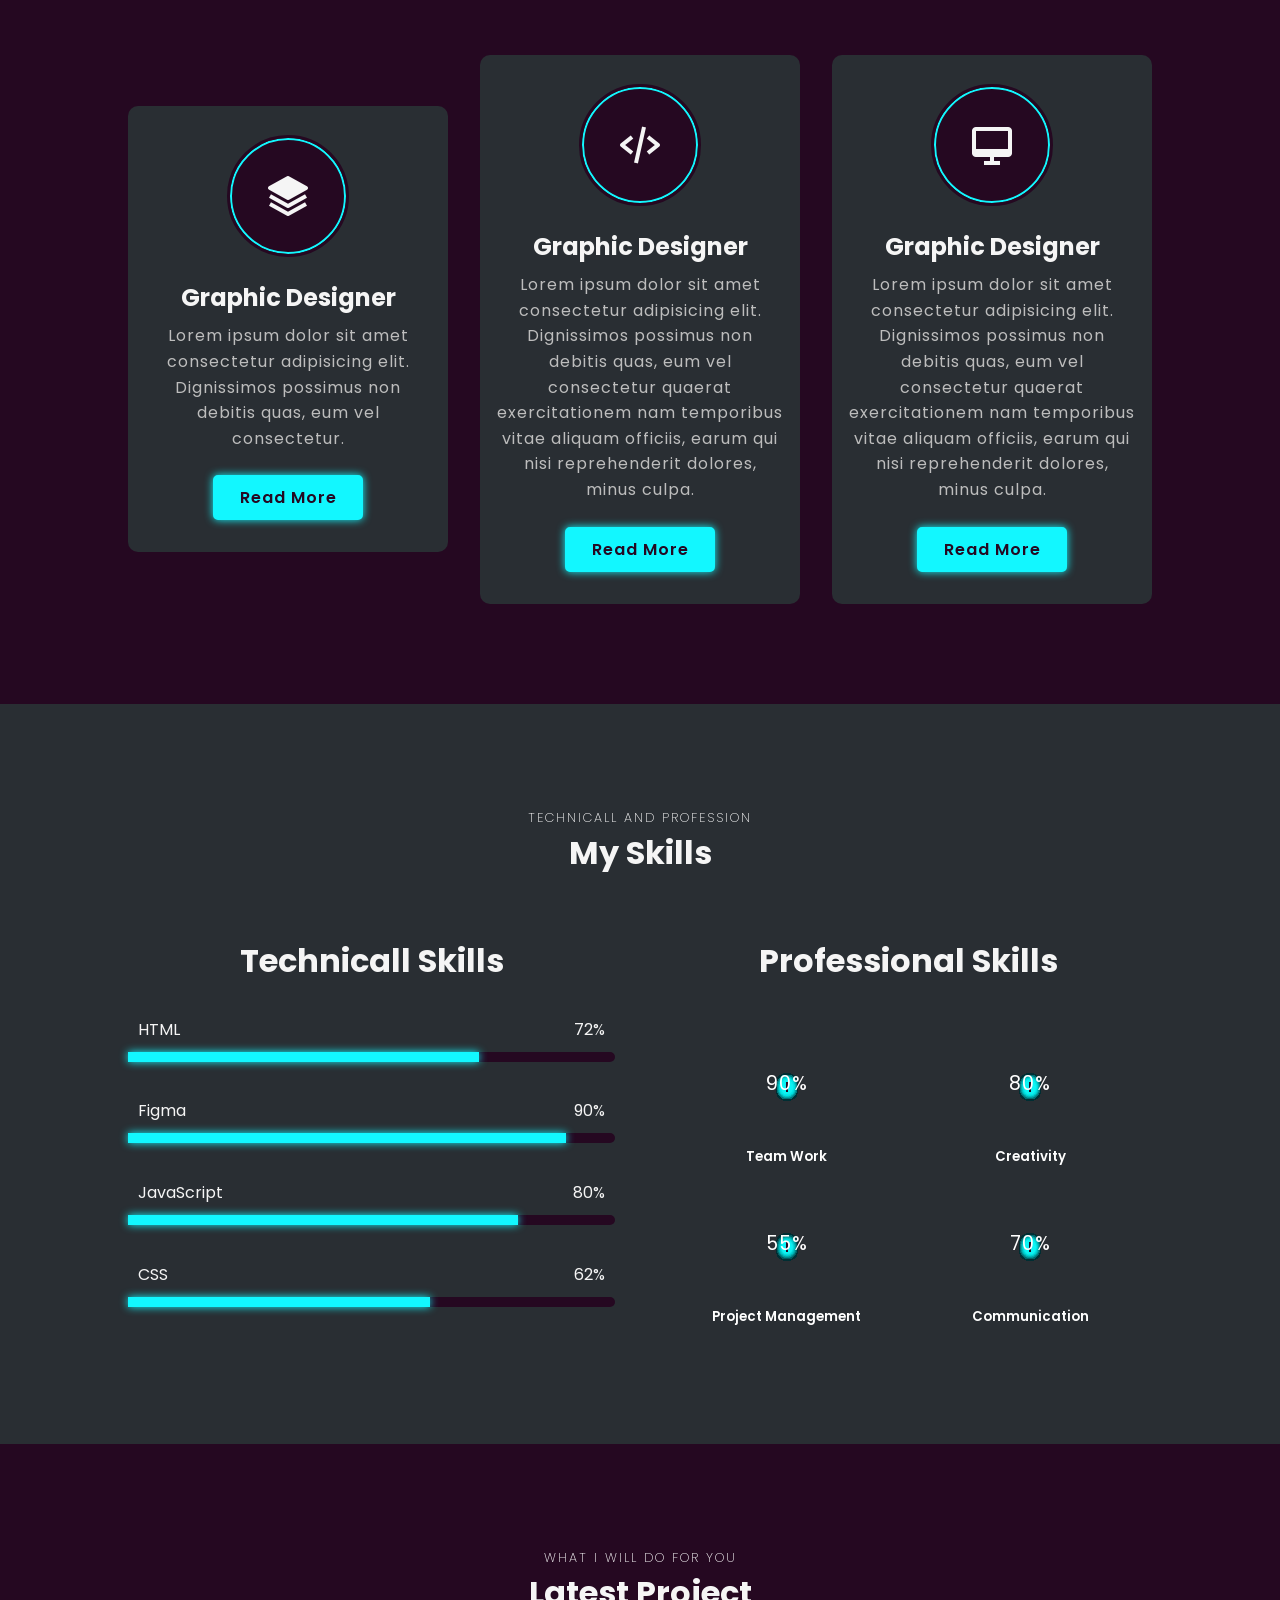
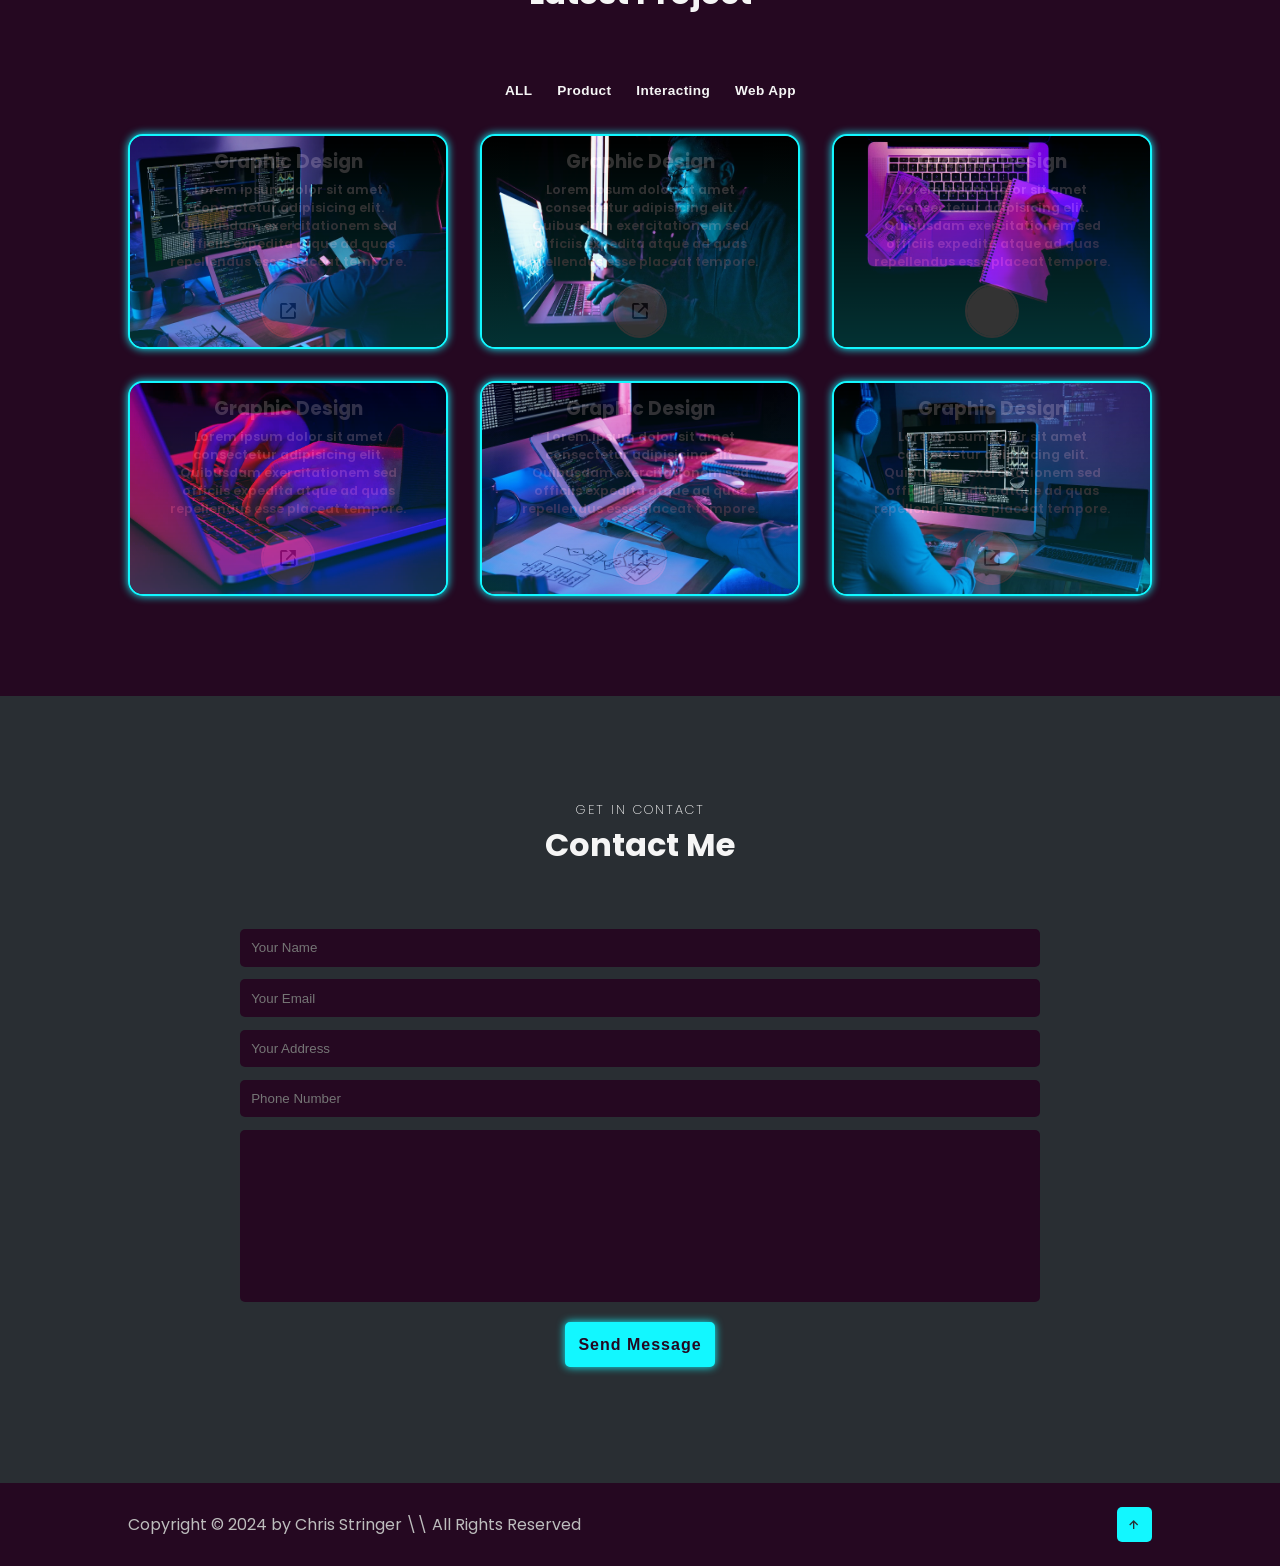
==== commit 3ca3a706: "tightened up the pages, tried to fix the progress bar" ====
--- a/index.html
+++ b/index.html
@@ -12,14 +12,14 @@
 </head>
 <body>
     <header>
-        <div class="logo"><span>C</span>hris.</div>
+        <div class="logo"><span>C</span>hris. <span class="wave">👋</span></div>
         <ul class="navlist">
-            <li><a href="#home">Home</a></li>
-            <li><a href="#about">About</a></li>
-            <li><a href="#services">Services</a></li>
-            <li><a href="#skills">Skills</a></li>
-            <li><a href="#portfolio">Portfolio</a></li>
-            <li><a href="#contact">Contact</a></li>
+            <li><a href="#home" style="--i:1">Home</a></li>
+            <li><a href="#about" style="--i:2">About</a></li>
+            <li><a href="#services" style="--i:3">Services</a></li>
+            <li><a href="#skills" style="--i:4">Skills</a></li>
+            <li><a href="#portfolio" style="--i:5">Portfolio</a></li>
+            <li><a href="#contact" style="--i:6">Contact</a></li>
         </ul>
         <div id="menu-icon" class="bx bx-menu"></div>
     </header>
@@ -27,7 +27,7 @@
     <!--Home Section------------------------------------------------->
     <section id="home" class="home">
     <div class="home-content scroll-scale">
-        <h1>Hi! I'm Christopher Stringer</h1>
+        <h1>Hi! I'm Chris Stringer</span></h1>
         <div class="change-text">
             <h3>And I'm a</h3>
             <h3>
@@ -133,16 +133,72 @@
     <!--About Section------------------------------------------------->
     <section id="about" class="about">
         <div class="img-about scroll-scale">
-            <img src="img/about-me-pic2.png" alt="">
+            <img src="img/me2.png" alt="">
+            <div class="liquid-shape">
+                <svg viewBox="0 0 500 500" xmlns="http://www.w3.org/2000/svg" xmlns:xlink="http://www.w3.org/1999/xlink" width="100%" id="blobSvg">
+                    <path fill="#12f7ff">
+                        <animate attributeName="d"
+                        dur="10000ms"
+                        repeatCount="indefinite"
+                        values="
+                        M453,304Q417,358,372,388Q327,418,274.5,430Q222,442,160.5,433Q99,424,89.5,362Q80,300,100,256Q120,212,128,165.5Q136,119,180,95Q224,71,264.5,100.5Q305,130,346,146Q387,162,438,206Q489,250,453,304Z;
+
+                        M423.5,285Q359,320,345,373.5Q331,427,275,446.5Q219,466,161.5,442Q104,418,87,360.5Q70,303,48,243.5Q26,184,57,123.5Q88,63,157,74Q226,85,280,75.5Q334,66,393,93Q452,120,470,185Q488,250,423.5,285Z;
+
+                        M399.5,305Q422,360,387.5,418Q353,476,287,464.5Q221,453,191,402.5Q161,352,101,331.5Q41,311,59.5,255Q78,199,115,167.5Q152,136,187,95.5Q222,55,280.5,55Q339,55,372.5,102.5Q406,150,391.5,200Q377,250,399.5,305Z;
+
+                        M418,310.5Q438,371,388,407Q338,443,280,442.5Q222,442,166,427Q110,412,93,356.5Q76,301,72,249Q68,197,104,160Q140,123,183,102.5Q226,82,270.5,94.5Q315,107,351,134.5Q387,162,392.5,206Q398,250,418,310.5Z;
+
+                        M396,299.5Q403,349,375,406Q347,463,286,442.5Q225,422,187.5,394Q150,366,136.5,326.5Q123,287,97.5,242.5Q72,198,86.5,138Q101,78,160,55Q219,32,267.5,69.5Q316,107,366,125Q416,143,402.5,196.5Q389,250,396,299.5Z;
+
+                        M431,299Q402,348,366.5,387.5Q331,427,278,426Q225,425,188.5,394Q152,363,121,330Q90,297,68.5,243.5Q47,190,93.5,156.5Q140,123,185,115.5Q230,108,287.5,74.5Q345,41,376.5,95Q408,149,434,199.5Q460,250,431,299Z;
+
+                        M407.5,305.5Q422,361,370.5,380.5Q319,400,269,434Q219,468,184,417.5Q149,367,135.5,327Q122,287,69,234Q16,181,89.5,165.5Q163,150,195.5,124Q228,98,267,112.5Q306,127,334.5,152Q363,177,378,213.5Q393,250,407.5,305.5Z;
+
+                        M453,304Q417,358,372,388Q327,418,274.5,430Q222,442,160.5,433Q99,424,89.5,362Q80,300,100,256Q120,212,128,165.5Q136,119,180,95Q224,71,264.5,100.5Q305,130,346,146Q387,162,438,206Q489,250,453,304Z;
+                        "
+                    ></animate>
+                    </path>
+                  </svg>
+            
+            </div>
+            <div class="liquid-shape">
+            <svg viewBox="0 0 500 500" xmlns="http://www.w3.org/2000/svg" xmlns:xlink="http://www.w3.org/1999/xlink" width="100%" id="blobSvg">
+                <path fill="#12f7ff">
+                    <animate attributeName="d"
+                    dur="10000ms"
+                    repeatCount="indefinite"
+                    values="
+                    M453,304Q417,358,372,388Q327,418,274.5,430Q222,442,160.5,433Q99,424,89.5,362Q80,300,100,256Q120,212,128,165.5Q136,119,180,95Q224,71,264.5,100.5Q305,130,346,146Q387,162,438,206Q489,250,453,304Z;
+
+                    M423.5,285Q359,320,345,373.5Q331,427,275,446.5Q219,466,161.5,442Q104,418,87,360.5Q70,303,48,243.5Q26,184,57,123.5Q88,63,157,74Q226,85,280,75.5Q334,66,393,93Q452,120,470,185Q488,250,423.5,285Z;
+
+                    M399.5,305Q422,360,387.5,418Q353,476,287,464.5Q221,453,191,402.5Q161,352,101,331.5Q41,311,59.5,255Q78,199,115,167.5Q152,136,187,95.5Q222,55,280.5,55Q339,55,372.5,102.5Q406,150,391.5,200Q377,250,399.5,305Z;
+
+                    M418,310.5Q438,371,388,407Q338,443,280,442.5Q222,442,166,427Q110,412,93,356.5Q76,301,72,249Q68,197,104,160Q140,123,183,102.5Q226,82,270.5,94.5Q315,107,351,134.5Q387,162,392.5,206Q398,250,418,310.5Z;
+
+                    M396,299.5Q403,349,375,406Q347,463,286,442.5Q225,422,187.5,394Q150,366,136.5,326.5Q123,287,97.5,242.5Q72,198,86.5,138Q101,78,160,55Q219,32,267.5,69.5Q316,107,366,125Q416,143,402.5,196.5Q389,250,396,299.5Z;
+
+                    M431,299Q402,348,366.5,387.5Q331,427,278,426Q225,425,188.5,394Q152,363,121,330Q90,297,68.5,243.5Q47,190,93.5,156.5Q140,123,185,115.5Q230,108,287.5,74.5Q345,41,376.5,95Q408,149,434,199.5Q460,250,431,299Z;
+
+                    M407.5,305.5Q422,361,370.5,380.5Q319,400,269,434Q219,468,184,417.5Q149,367,135.5,327Q122,287,69,234Q16,181,89.5,165.5Q163,150,195.5,124Q228,98,267,112.5Q306,127,334.5,152Q363,177,378,213.5Q393,250,407.5,305.5Z;
+
+                    M453,304Q417,358,372,388Q327,418,274.5,430Q222,442,160.5,433Q99,424,89.5,362Q80,300,100,256Q120,212,128,165.5Q136,119,180,95Q224,71,264.5,100.5Q305,130,346,146Q387,162,438,206Q489,250,453,304Z;
+                    "
+                ></animate>
+                </path>
+              </svg>
+        
+            </div>
             <div class="info-about1">
                 <span>10+</span>
                 <p>Years of Experience</p>
             </div>
-            <div class="info-about1">
+            <div class="info-about2">
                 <span>150+</span>
                 <p>Project Complete</p>
             </div>
-            <div class="info-about1">
+            <div class="info-about3">
                 <span>200+</span>
                 <p>Happy Clients</p>
             </div>
--- a/style.css
+++ b/style.css
@@ -82,9 +82,13 @@
 }
 
 .navlist a{
+    display: inline-block;
     color: var(--text-color);
     font-weight: 500;
     padding: 10px 20px;
+    animation: slideAnimation 1s ease forwards;
+    animation-delay: calc(.3s * var(--i));
+    opacity: 0;
 }
 
 .navlist a:hover {
@@ -135,7 +139,28 @@
 .home-content h1{
     font-size: var(--big-font);
     font-weight: 700;
-}
+    animation: typing 2s steps(28), blink .5s step-end infinite alternate;
+    white-space: nowrap;
+}
+
+/* Typing animation ---------*/
+@keyframes typing {
+    from {
+      width: 0
+    }
+  }
+      
+  @keyframes blink {
+    50% {
+      border-color: transparent
+    }
+  }
+  .wave {
+    display: inline-block;
+    animation: animate-wave 500ms infinite ease-in-out;
+  }
+  
+
 .change-text {
     font-size: 1.5rem;
     font-weight: 600;
@@ -181,7 +206,7 @@
     display: inline-flex;
     justify-content: space-between;
     align-items: center;
-    width: 300px;
+    width: 350px;
     margin: 1rem 0 2rem;
 }
 
@@ -257,7 +282,7 @@
 
 
 .social-icons {
-    margin-top: 8rem;
+    margin-top: 3rem;
     display: flex;
     justify-content: space-between;
     width: 220px;
@@ -279,6 +304,7 @@
     position: relative;
     z-index: 1;
     overflow: hidden;
+
 }
 
 .social a i{
@@ -350,9 +376,14 @@
     position: relative;
 }
 
+.about .img-about .liquid-shape{
+    margin-right: 20px;
+}
+
 .about .img-about img {
-    max-width: 400px;
+    max-width: 300px;
     height: auto;
+    padding-right: 10%;
 }
 
 .about-content span {
@@ -383,6 +414,7 @@
     color: #fdfdfd;
     font-weight: 300;
     margin-bottom: 1.5rem;
+    margin: 5%;
 }
 
 .info-about1,
@@ -392,6 +424,7 @@
     font-size: .5rem;
     position: absolute;
     padding: 10px;
+    padding-top: 10px;
     width: 90px;
     height: 90px;
     border-radius: 69% 31% 66% 34% / 21% 30% 70% 79%;
@@ -400,10 +433,11 @@
     border: 1px solid var(--bg-color);
     outline: 2px solid var(--bg-color);
     z-index: morph 6s linear infinite;
+    opacity: 90%;
 }
 
 .info-about1{
-    left: 10%;
+    left: 0%;
     top: 34%;
 }
 
@@ -616,7 +650,7 @@
     background-color: var(--bg-color);
     position: absolute;
     border-radius: 3px;
-    transform: rotate(calc(var(--i)*var(--rot))) translateY(-45px) scale(200%);
+    transform: rotate(calc(var(--i)*var(--rot))) translateY(-45px);
 }
 
 .points.marked{
@@ -649,7 +683,7 @@
 
 .portfolio-gallery {
     display: grid;
-    grid-template-columns: repeat(auto-fill , minmax(270px , 1 fr));
+    grid-template-columns: repeat(auto-fill , minmax(270px , 1fr));
     gap: 2rem;
 }
 
@@ -686,8 +720,8 @@
     left: 0;
     width: 100%;
     height: 100%;
-    opacity: 0;
-    background: linear-gradient(0,0,0,.2), #12f7ff;
+    opacity: 20%;
+    background: linear-gradient(rgba(0,0,0,.2), #12f7ff);
     display: flex;
     align-items: center;
     justify-content: center;
@@ -899,6 +933,29 @@
 
 }
 
+@keyframes slideAnimation {
+    0% {
+        opacity: 0;
+        transform: translateY(100px);
+    }
+    100% {
+        opacity: 1;
+        transform: translateY(0);
+    }
+    
+}
+@keyframes animate-wave {
+    0% {
+      transform: rotate(0);
+    }
+    50% {
+      transform: rotate(30deg);
+    }
+    100% {
+      transform: rotate(0);
+    }
+  }
+
 /* Break Points */
 @media(max-width: 991px) {
     header,
@@ -912,7 +969,13 @@
        padding: 50px 5%; 
     }
     .navlist a{
+        display: inline-block;
         padding: 8px 15px;
+        font-weight: 500;
+        padding: 10px 20px;
+        animation: slideAnimation 1s ease forwards;
+        animation-delay: calc(3s * var(--i));
+        opacity: 0;
     }
     :root{
     --big-font: 2.2rem;
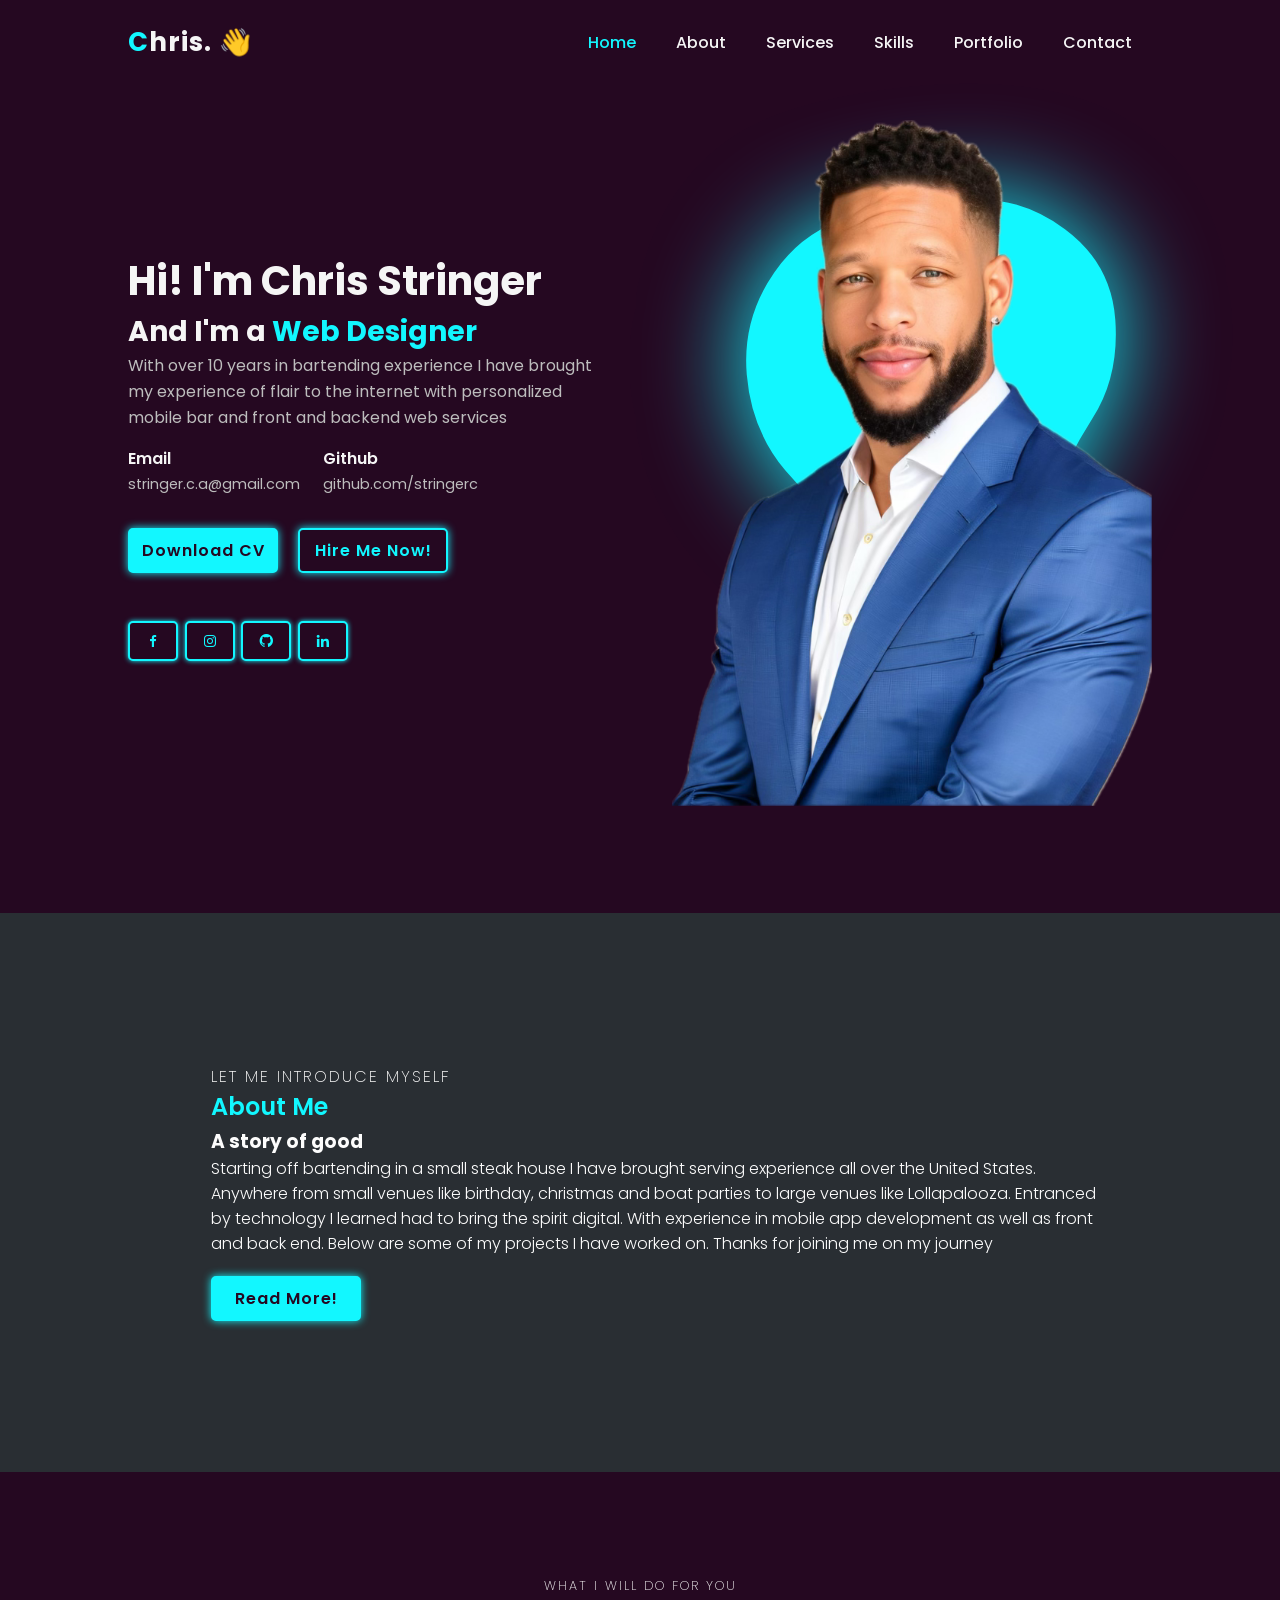
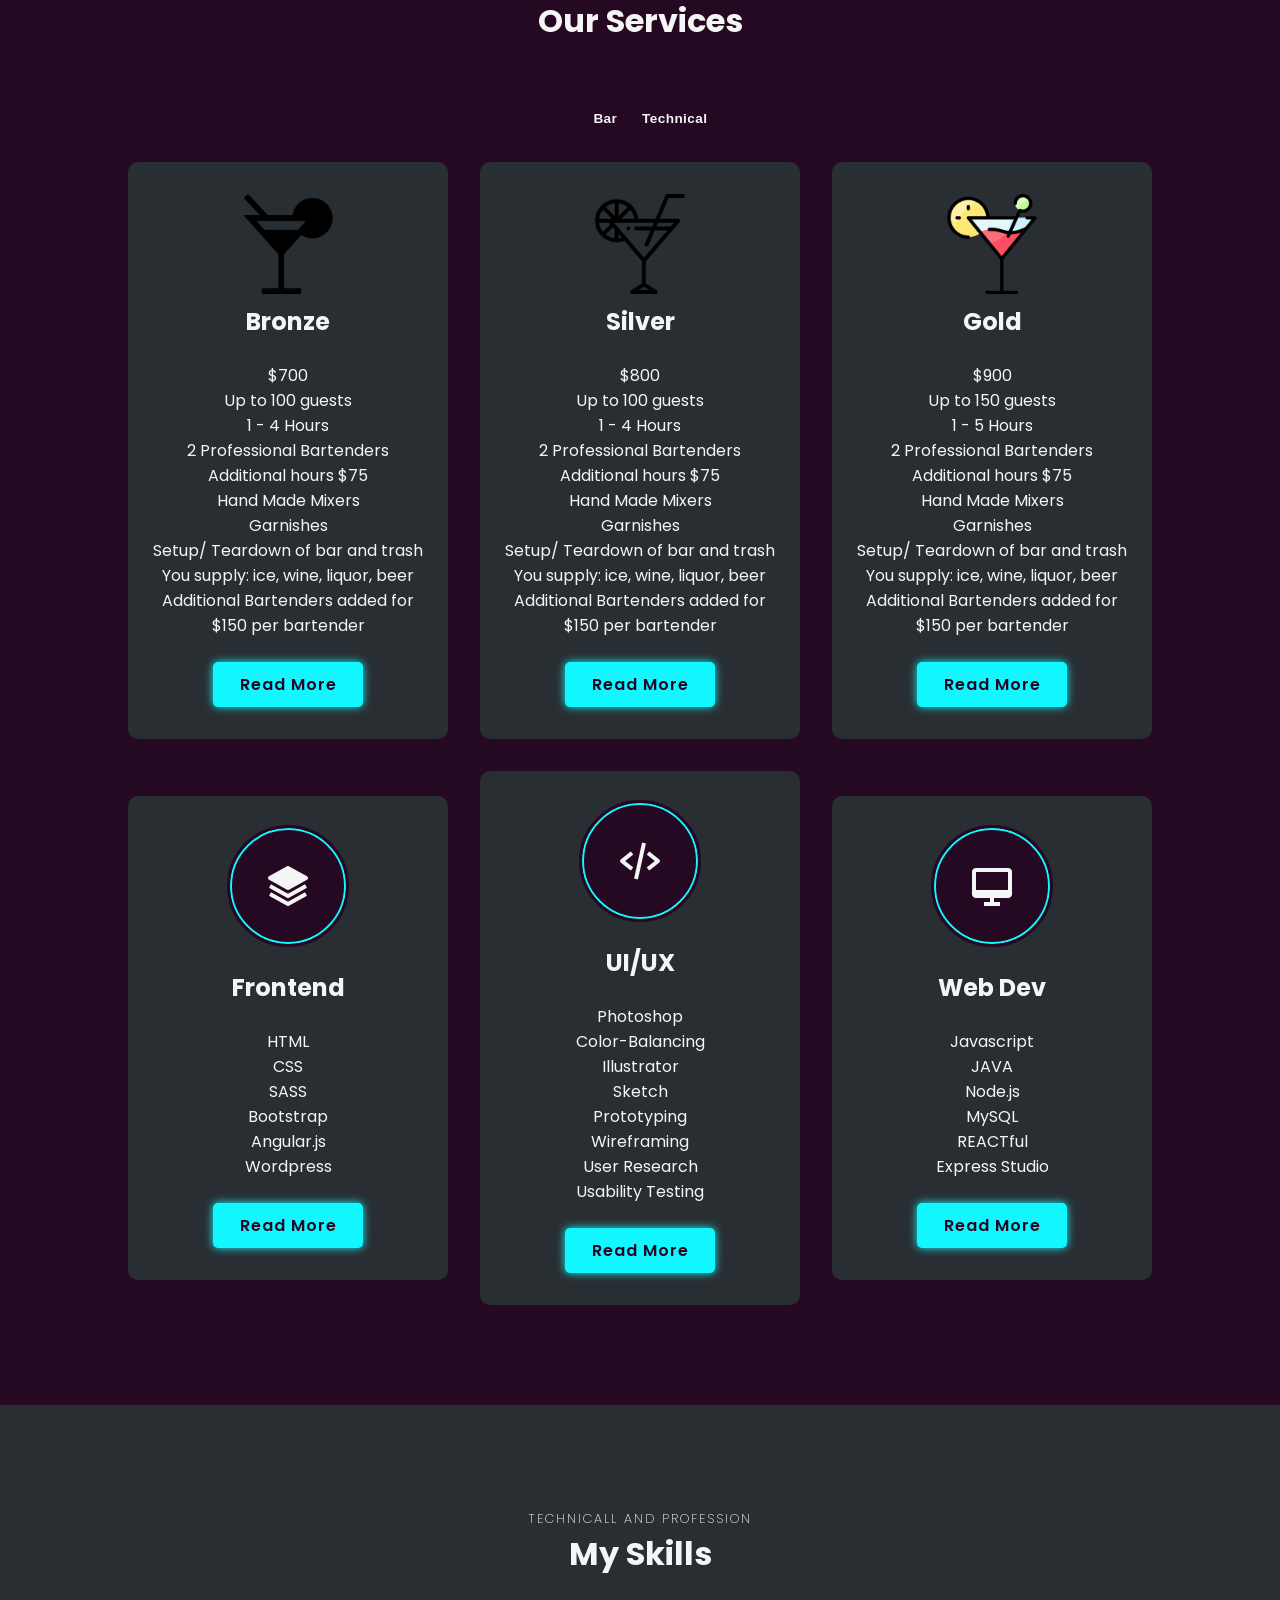
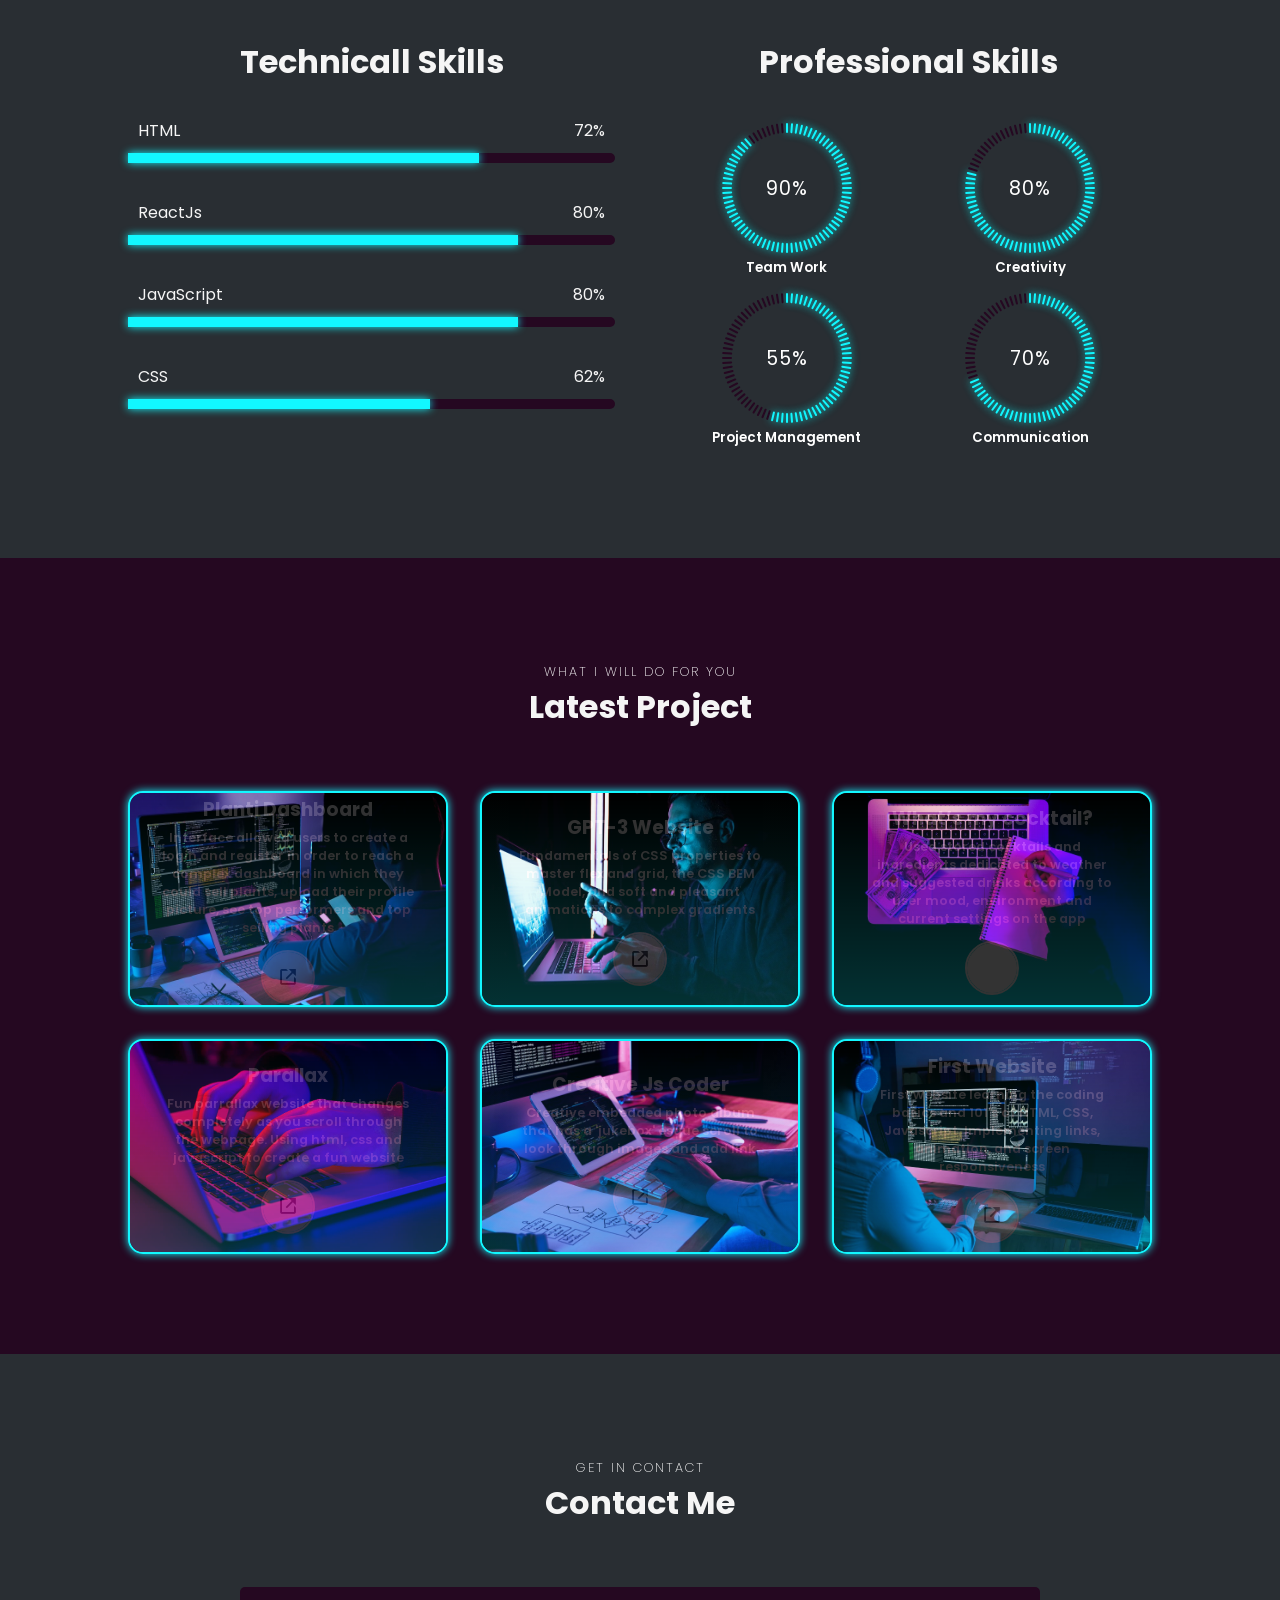
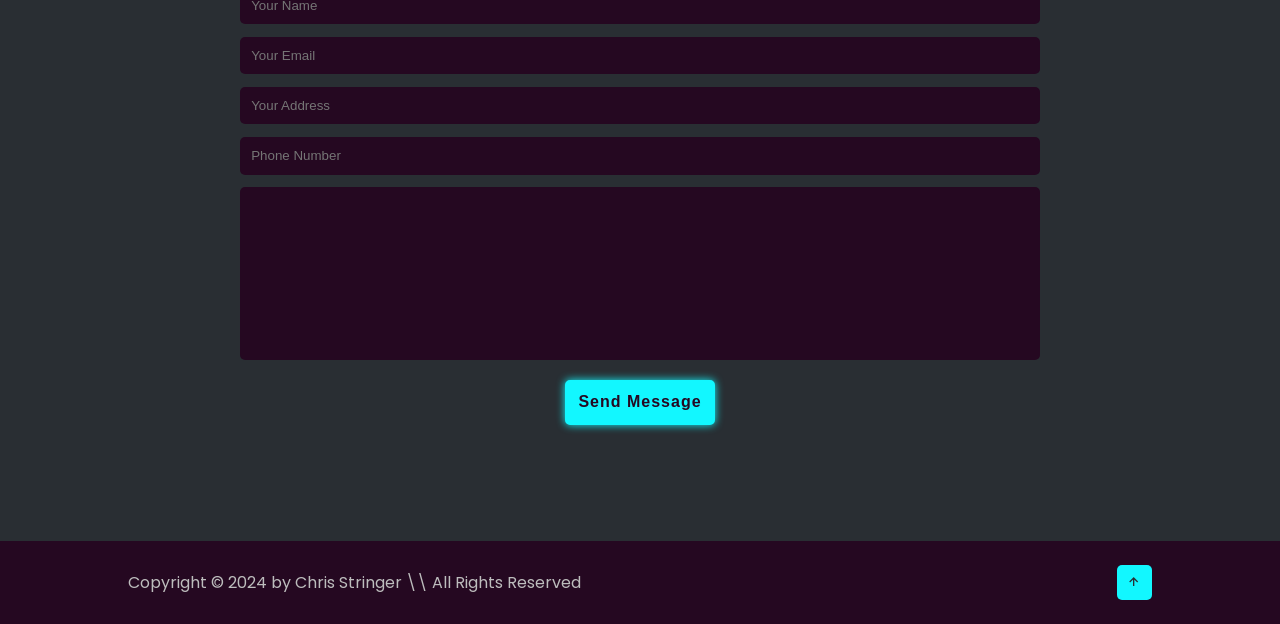
==== commit 46afe0de: "pictures and portfolio updates" ====
--- a/index.html
+++ b/index.html
@@ -39,7 +39,7 @@
             </h3>
         </div>
         
-        <p>Product Designer and Digital Creative Director workin in design field for 10 years so far.specialized in UI/UX, Branding and digital designs.</p>
+        <p>With over 10 years in bartending experience I have brought my experience of flair to the internet with personalized mobile bar and front and backend web services</p>
         <div class="info-box">
             <div class="email-info">
                 <h5>Email</h5>
@@ -53,15 +53,15 @@
         </div>
 
         <div class="btn-box">
-            <a href="#" class="btn">Download CV</a>
+            <a href="./img/Resume.docx" class="btn">Download CV</a>
             <a href="#" class="btn">Hire Me Now!</a>
         </div>
 
         <div class="social-icons">
-            <a href="#"><i class='bx bxl-facebook'></i></a>
-            <a href="#"><i class='bx bxl-instagram'></i></a>
-            <a href="#"><i class='bx bxl-github'></i></a>
-            <a href="#"><i class='bx bxl-linkedin'></i></a>
+            <a href="https://facebook.com/chris.stringer.96"><i class='bx bxl-facebook'></i></a>
+            <a href="https://instagram.com/thatstringerman"><i class='bx bxl-instagram'></i></a>
+            <a href="https://github.com/stringerc"><i class='bx bxl-github'></i></a>
+            <a href="https://linkedin.com/in/christopher-stringer-13669370"><i class='bx bxl-linkedin'></i></a>
         </div>
     </div>
 
@@ -195,11 +195,11 @@
                 <p>Years of Experience</p>
             </div>
             <div class="info-about2">
-                <span>150+</span>
+                <span>20+</span>
                 <p>Project Complete</p>
             </div>
             <div class="info-about3">
-                <span>200+</span>
+                <span>100k+</span>
                 <p>Happy Clients</p>
             </div>
         </div>
@@ -208,7 +208,7 @@
             <span>Let me introduce myself</span>
             <h2>About Me</h2>
             <h3>A story of good</h3>
-            <p>Lorem ipsum dolor, sit amet consectetur adipisicing elit. Numquam eos minima rem quidem eius modi, ad aliquam recusandae tenetur culpa, quis eligendi minus, magni fuga? Quam incidunt quas doloribus iure!</p>
+            <p> Starting off bartending in a small steak house I have brought serving experience all over the United States. Anywhere from small venues like birthday, christmas and boat parties to large venues like Lollapalooza. Entranced by technology I learned had to bring the spirit digital. With experience in mobile app development as well as front and back end. Below are some of my projects I have worked on. Thanks for joining me on my journey</p>
 
             <div class="btn-box">
                 <a href="#" class="btn"> Read More!</a>
@@ -222,46 +222,138 @@
             <span>what i will do for you</span>
             <h2>Our Services</h2>
         </div>
-
-        <div class="section-services scroll-bottom">
-            <div class="service-box">
-                <i class='bx bxs-layer service-icon'></i>
-                <h3>Graphic Designer</h3>
+        <div class="container-services">
+            <div class="fillter-buttons scroll-scale">
+                <button class="btn" data-filter=".bar">Bar</button>
+                <button class="btn" data-filter=".technical">Technical</button>
+                
+            </div>
+            <div class="section-services scroll-scale">
+                <div class="service-box mix bar">
+                    <img src="./img/cocktail.png" alt="" class="bar-service-img">
+                <h3>Bronze</h3>
                 <p>
-                    Lorem ipsum dolor sit amet consectetur adipisicing elit. Dignissimos possimus non debitis quas, eum vel consectetur.
-
+                    <ul>
+                        <li>$700</li>
+                        <li>Up to 100 guests</li>
+                        <li>1 - 4 Hours</li>
+                        <li>2 Professional Bartenders</li>
+                        <li>Additional hours $75</li>
+                        <li>Hand Made Mixers</li>
+                        <li>Garnishes</li>
+                        <li>Setup/ Teardown of bar and trash</li>
+                        <li>You supply: ice, wine, liquor, beer</li>
+                        <li>Additional Bartenders added for $150 per bartender</li>
+                    </ul>
                 </p>
                 <div class="btn-box service-btn">
                     <a href="#" class="btn">Read More</a>
                 </div>
             </div>
             
-            <div class="service-box">
-                <i class='bx bx-code-alt service-icon' ></i>
-                <h3>Graphic Designer</h3>
-                <p>
-                    Lorem ipsum dolor sit amet consectetur adipisicing elit. Dignissimos possimus non debitis quas, eum vel consectetur quaerat exercitationem nam temporibus vitae aliquam officiis, earum qui nisi reprehenderit dolores, minus culpa.
-
+            <div class="service-box mix bar">
+                <img src="./img/cocktail-2.png" alt="" class="bar-service-img">
+                <h3>Silver</h3>
+                <p> 
+                    <ul>
+                        <li>$800</li>
+                        <li>Up to 100 guests</li>
+                        <li>1 - 4 Hours</li>
+                        <li>2 Professional Bartenders</li>
+                        <li>Additional hours $75</li>
+                        <li>Hand Made Mixers</li>
+                        <li>Garnishes</li>
+                        <li>Setup/ Teardown of bar and trash</li>
+                        <li>You supply: ice, wine, liquor, beer</li>
+                        <li>Additional Bartenders added for $150 per bartender</li>
+                    </ul>
                 </p>
                 <div class="btn-box service-btn">
                     <a href="#" class="btn">Read More</a>
                 </div>
             </div>
             
-            <div class="service-box">
-                <i class='bx bx-desktop service-icon' ></i>
-                <h3>Graphic Designer</h3>
+            <div class="service-box mix bar">
+                <img src="./img/cocktail-3.png" alt="" class="bar-service-img">
+                <h3>Gold</h3>
                 <p>
-                    Lorem ipsum dolor sit amet consectetur adipisicing elit. Dignissimos possimus non debitis quas, eum vel consectetur quaerat exercitationem nam temporibus vitae aliquam officiis, earum qui nisi reprehenderit dolores, minus culpa.
+                    <ul>
+                        <li>$900</li>
+                        <li>Up to 150 guests</li>
+                        <li>1 - 5 Hours</li>
+                        <li>2 Professional Bartenders</li>
+                        <li>Additional hours $75</li>
+                        <li>Hand Made Mixers</li>
+                        <li>Garnishes</li>
+                        <li>Setup/ Teardown of bar and trash</li>
+                        <li>You supply: ice, wine, liquor, beer</li>
+                        <li>Additional Bartenders added for $150 per bartender</li>
+                    </ul>
 
                 </p>
                 <div class="btn-box service-btn">
                     <a href="#" class="btn">Read More</a>
                 </div>
             </div>
-
-            
-        </div>
+            <div class="service-box mix technical">
+                <i class='bx bxs-layer service-icon'></i>
+                <h3>Frontend</h3>
+                <p> 
+                    <ul>
+                        <li>HTML</li>
+                        <li>CSS</li>
+                        <li>SASS</li>
+                        <li>Bootstrap</li>
+                        <li>Angular.js</li>
+                        <li>Wordpress</li>
+                    </ul>
+                </p>
+                <div class="btn-box service-btn">
+                    <a href="#" class="btn">Read More</a>
+                </div>
+            </div>
+            
+            <div class="service-box mix technical">
+                <i class='bx bx-code-alt service-icon' ></i>
+                <h3>UI/UX</h3>
+                <p>
+                    <ul>
+                        <li>Photoshop</li>
+                        <li>Color-Balancing</li>
+                        <li>Illustrator</li>
+                        <li>Sketch</li>
+                        <li>Prototyping</li>
+                        <li>Wireframing</li>
+                        <li>User Research</li>
+                        <li>Usability Testing</li>
+                    </ul>
+                </p>
+                <div class="btn-box service-btn">
+                    <a href="#" class="btn">Read More</a>
+                </div>
+            </div>
+            
+            <div class="service-box mix technical">
+                <i class='bx bx-desktop service-icon' ></i>
+                <h3>Web Dev</h3>
+                <p>
+                    <ul>
+                        <li>Javascript</li>
+                        <li>JAVA</li>
+                        <li>Node.js</li>
+                        <li>MySQL</li>
+                        <li>REACTful</li>
+                        <li>Express Studio</li>
+                    </ul>
+                </p>
+                <div class="btn-box service-btn">
+                    <a href="#" class="btn">Read More</a>
+                </div>
+            </div>
+
+            
+        
+    </div>
     </section>
 
 
@@ -281,15 +373,15 @@
                     <p>HTML</p>
                     <p>72%</p>
                 </div>
-                <div class="bar">
+                <div class="bar engage-bar">
                     <span class="html"></span>
                 </div>
             </div>
             
             <div class="skill-bar">
                 <div class="info">
-                    <p>Figma</p>
-                    <p>90%</p>
+                    <p>ReactJs</p>
+                    <p>80%</p>
                 </div>
                 <div class="bar">
                     <span class="figma"></span>
@@ -326,6 +418,7 @@
                         <small>Team Work</small>
                     </div>
                 </div>
+
                 <div class="box">
                     <div class="circle" data-dots="80" data-percent="80"></div>
                     <div class="text">
@@ -333,6 +426,7 @@
                         <small>Creativity</small>
                     </div>
                 </div>
+
                 <div class="box">
                     <div class="circle" data-dots="80" data-percent="55"></div>
                     <div class="text">
@@ -340,6 +434,7 @@
                         <small>Project Management</small>
                     </div>
                 </div>
+
                 <div class="box">
                     <div class="circle" data-dots="80" data-percent="70"></div>
                     <div class="text">
@@ -358,90 +453,85 @@
         <h2>Latest Project</h2>
     </div>
 
-    <div class="container">
-        <div class="fillter-buttons scroll-scale">
-            <button class="btn" data-filter="all">ALL</button>
-            <button class="btn" data-filter=".product">Product</button>
-            <button class="btn" data-filter=".interacting">Interacting</button>
-            <button class="btn" data-filter=".web">Web App</button>
+    
         </div>
 
         <div class="portfolio-gallery scroll-scale">
-            <div class="port-box mix product">
+            <div class="port-box">
                 <div class="port-image">
                     <img src="img/1.jpg" alt="">
                 </div>
                 <div class="port-content">
-                    <h3>Graphic Design</h3>
+                    <h3>Planti Dashboard</h3>
                     <p>
-                        Lorem ipsum dolor sit amet consectetur adipisicing elit. Quibusdam exercitationem sed officiis expedita atque ad quas repellendus esse placeat tempore.
+                        Interface allowed users to create a login and register in order to reach a complex dashboard in which they could sell plants, upload their profile picture, see top performers and  top selling plants 
                     </p>
-                    <a href="#"><i class='bx bx-link-external'></i></a>
-                </div>
-            </div>
-
-            <div class="port-box mix product">
+                    <a href="https://github.com/stringerc/plantdashboard"><i class='bx bx-link-external'></i></a>
+                </div>
+            </div>
+
+            <div class="port-box">
                 <div class="port-image">
                     <img src="img/2.jpg" alt="">
                 </div>
                 <div class="port-content">
-                    <h3>Graphic Design</h3>
+                    <h3>GPT-3 Website</h3>
                     <p>
-                        Lorem ipsum dolor sit amet consectetur adipisicing elit. Quibusdam exercitationem sed officiis expedita atque ad quas repellendus esse placeat tempore.
+                        Fundamentals of  CSS properties to master flex and grid, the CSS BEM Model, and soft and pleasant animations to complex gradients
                     </p>
-                    <a href=""><i class='bx bx-link-external'></i></a>
-                </div>
-            </div>
-
-            <div class="port-box mix product">
+                    <a href="https://github.com/stringerc/gpt3_chris1"><i class='bx bx-link-external'></i></a>
+                </div>
+            </div>
+
+            <div class="port-box">
                 <div class="port-image">
                     <img src="img/3.jpg" alt="">
                 </div>
                 <div class="port-content">
-                    <h3>Graphic Design</h3>
+                    <h3>What’s my cocktail?</h3>
                     <p>
-                        Lorem ipsum dolor sit amet consectetur adipisicing elit. Quibusdam exercitationem sed officiis expedita atque ad quas repellendus esse placeat tempore.
+                        Used stored cocktails and ingredients dedicated to weather and suggested drinks according to user mood, environment and current settings on the app
                     </p>
                     <a href=""></a>
                 </div>
             </div>
 
-            <div class="port-box mix interacting">
+            <div class="port-box">
                 <div class="port-image">
                     <img src="img/4.jpg" alt="">
                 </div>
                 <div class="port-content">
-                    <h3>Graphic Design</h3>
+                    <h3>Parallax</h3>
                     <p>
-                        Lorem ipsum dolor sit amet consectetur adipisicing elit. Quibusdam exercitationem sed officiis expedita atque ad quas repellendus esse placeat tempore.
+                        Fun parrallax website that changes completely as you scroll through the webpage. Using html, css and javascript to create a fun website
                     </p>
-                    <a href=""><i class='bx bx-link-external'></i></a>
-                </div>
-            </div>
-
-            <div class="port-box mix interacting">
+                    <a href="https://github.com/stringerc/ParallaxWebsite"><i class='bx bx-link-external'></i></a>
+                </div>
+            </div>
+
+            <div class="port-box">
                 <div class="port-image">
                     <img src="img/5.jpg" alt="">
                 </div>
                 <div class="port-content">
-                    <h3>Graphic Design</h3>
+                    <h3>Creative Js Coder</h3>
                     <p>
-                        Lorem ipsum dolor sit amet consectetur adipisicing elit. Quibusdam exercitationem sed officiis expedita atque ad quas repellendus esse placeat tempore.
+                        Creative embedded photo album that has a 'jukebox' esque scroll to look through images and add link
                     </p>
-                    <a href=""><i class='bx bx-link-external'></i></a>
-                </div>
-            </div>
-
-            <div class="port-box mix web">
+                    <a href="https://github.com/stringerc/Creative-JS-Coder"><i class='bx bx-link-external'></i></a>
+                </div>
+            </div>
+
+            <div class="port-box">
                 <div class="port-image">
                     <img src="img/6.jpg" alt="">
                 </div>
                 <div class="port-content">
-                    <h3>Graphic Design</h3>
+                    <h3>First Website</h3>
                     <p>
-                        Lorem ipsum dolor sit amet consectetur adipisicing elit. Quibusdam exercitationem sed officiis expedita atque ad quas repellendus esse placeat tempore.
+                        First website learning the coding basics and 101's of HTML, CSS, Javascript. Implementing links, animation, and screen responsiveness
                     </p>
-                    <a href=""><i class='bx bx-link-external'></i></a>
+                    <a href="https://github.com/stringerc/DigitalPortfolio"><i class='bx bx-link-external'></i></a>
                 </div>
             </div>
 
@@ -455,7 +545,7 @@
             <h2>Contact Me</h2>
         </div>
 
-        <form action="#" class="scroll-bottom">
+        <form action="https://formsubmit.co/59a2a3ae9c660eb477f8a757f30c718d" method="POST"class="scroll-bottom">
             <input type="text" placeholder="Your Name">
             <input type="text" placeholder="Your Email">
             <input type="text" placeholder="Your Address">
--- a/style.css
+++ b/style.css
@@ -488,6 +488,13 @@
     grid-gap: 2rem;
 }
 
+.container-services {
+    width: 100%;
+    text-align: center;
+    margin-bottom: 2rem;
+    margin-bottom: var(--hover-color);
+}
+
 .section-services .service-box {
     flex: 1 1 18rem;
     padding: 2rem 1rem 2rem;
@@ -521,6 +528,31 @@
     margin-bottom: 1rem;
 }
 
+.bar-service-icon {
+    border: 2px solid var(--hover-color);
+    padding: 2rem;
+    background: var(--bg-color);
+    display: flex;
+    align-items: center;
+    border-radius: 50%;
+    position: relative;
+    color: var(--neon-box-shadow);
+    outline: 3px solid var(--bg-color);
+    margin-bottom: 1rem;
+}
+
+.bar-service-img {
+    display: flex;
+    align-items: center;
+    justify-content: center;
+    height: 100px;
+    position: relative;
+    margin: auto;
+}
+
+.service-box {
+    flex-direction: column;
+}
 .service-box h3 {
     margin-top: 10px;
     font-size: 1.5rem;
@@ -532,9 +564,10 @@
     letter-spacing: 1px;
     color: #bdbdbd;
     line-height: 1.6;
-}
-
-/* - services section css ----------------*/
+    text-align: center;
+}
+
+/* - skill section css ----------------*/
 
 .skills {
     background: var(--secon-bg-color);
@@ -589,7 +622,7 @@
 }
 
 .skill-bar .bar .figma {
-    width: 90%;
+    width: 80%;
     animation: figma 3s;
 }
 
@@ -634,6 +667,7 @@
 .box .text small {
     display: block;
     font-weight: 600;
+    padding-top: 10px;
 }
 
 .circle {
@@ -650,7 +684,7 @@
     background-color: var(--bg-color);
     position: absolute;
     border-radius: 3px;
-    transform: rotate(calc(var(--i)*var(--rot))) translateY(-45px);
+    transform: rotate(calc(var(--i)*var(--rot))) translateY(-60px);
 }
 
 .points.marked{
@@ -901,7 +935,7 @@
         width: 0%;
     }
     100% {
-        width: 90%;
+        width: 80%;
     }
 }
 @keyframes javascript {
@@ -1068,4 +1102,7 @@
     .img-about p {
         font-size: 1rem;
     }
+    .bar-service-img{
+        padding-left: 40px;
+    }
 }
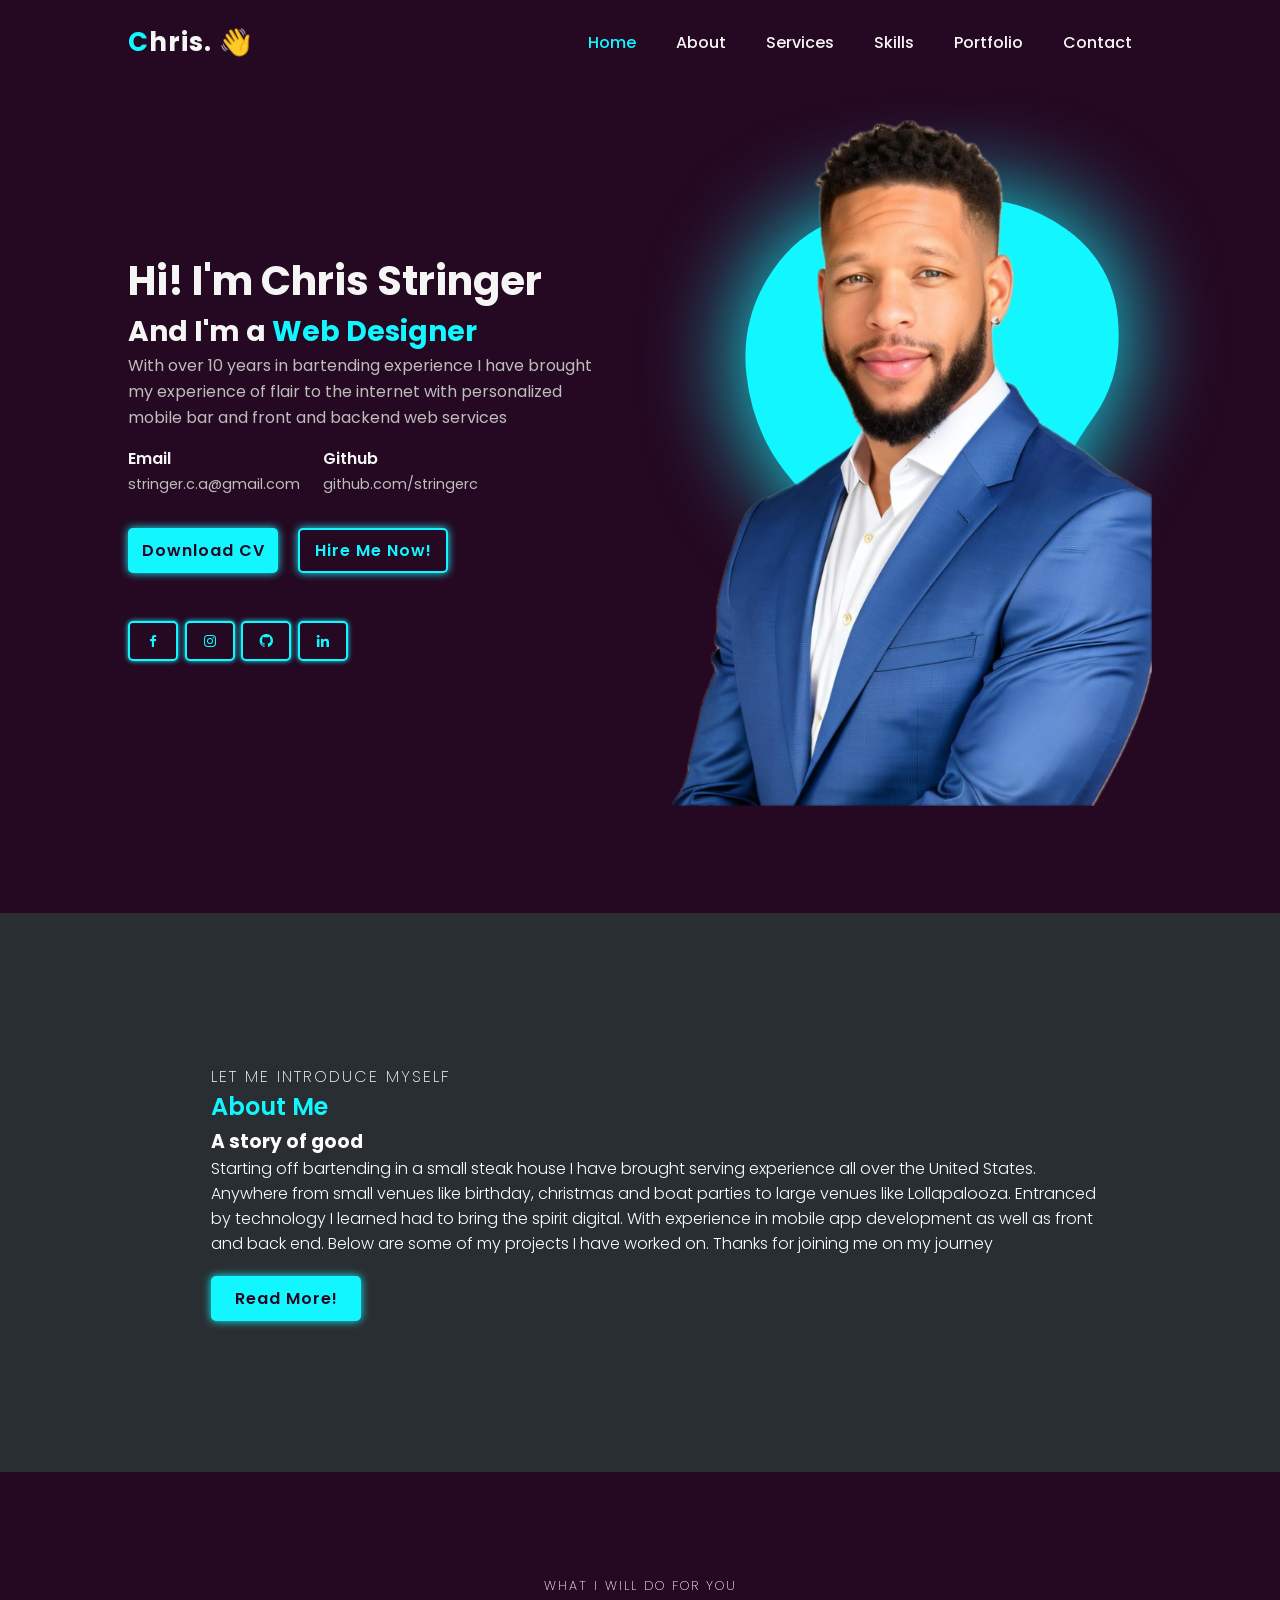
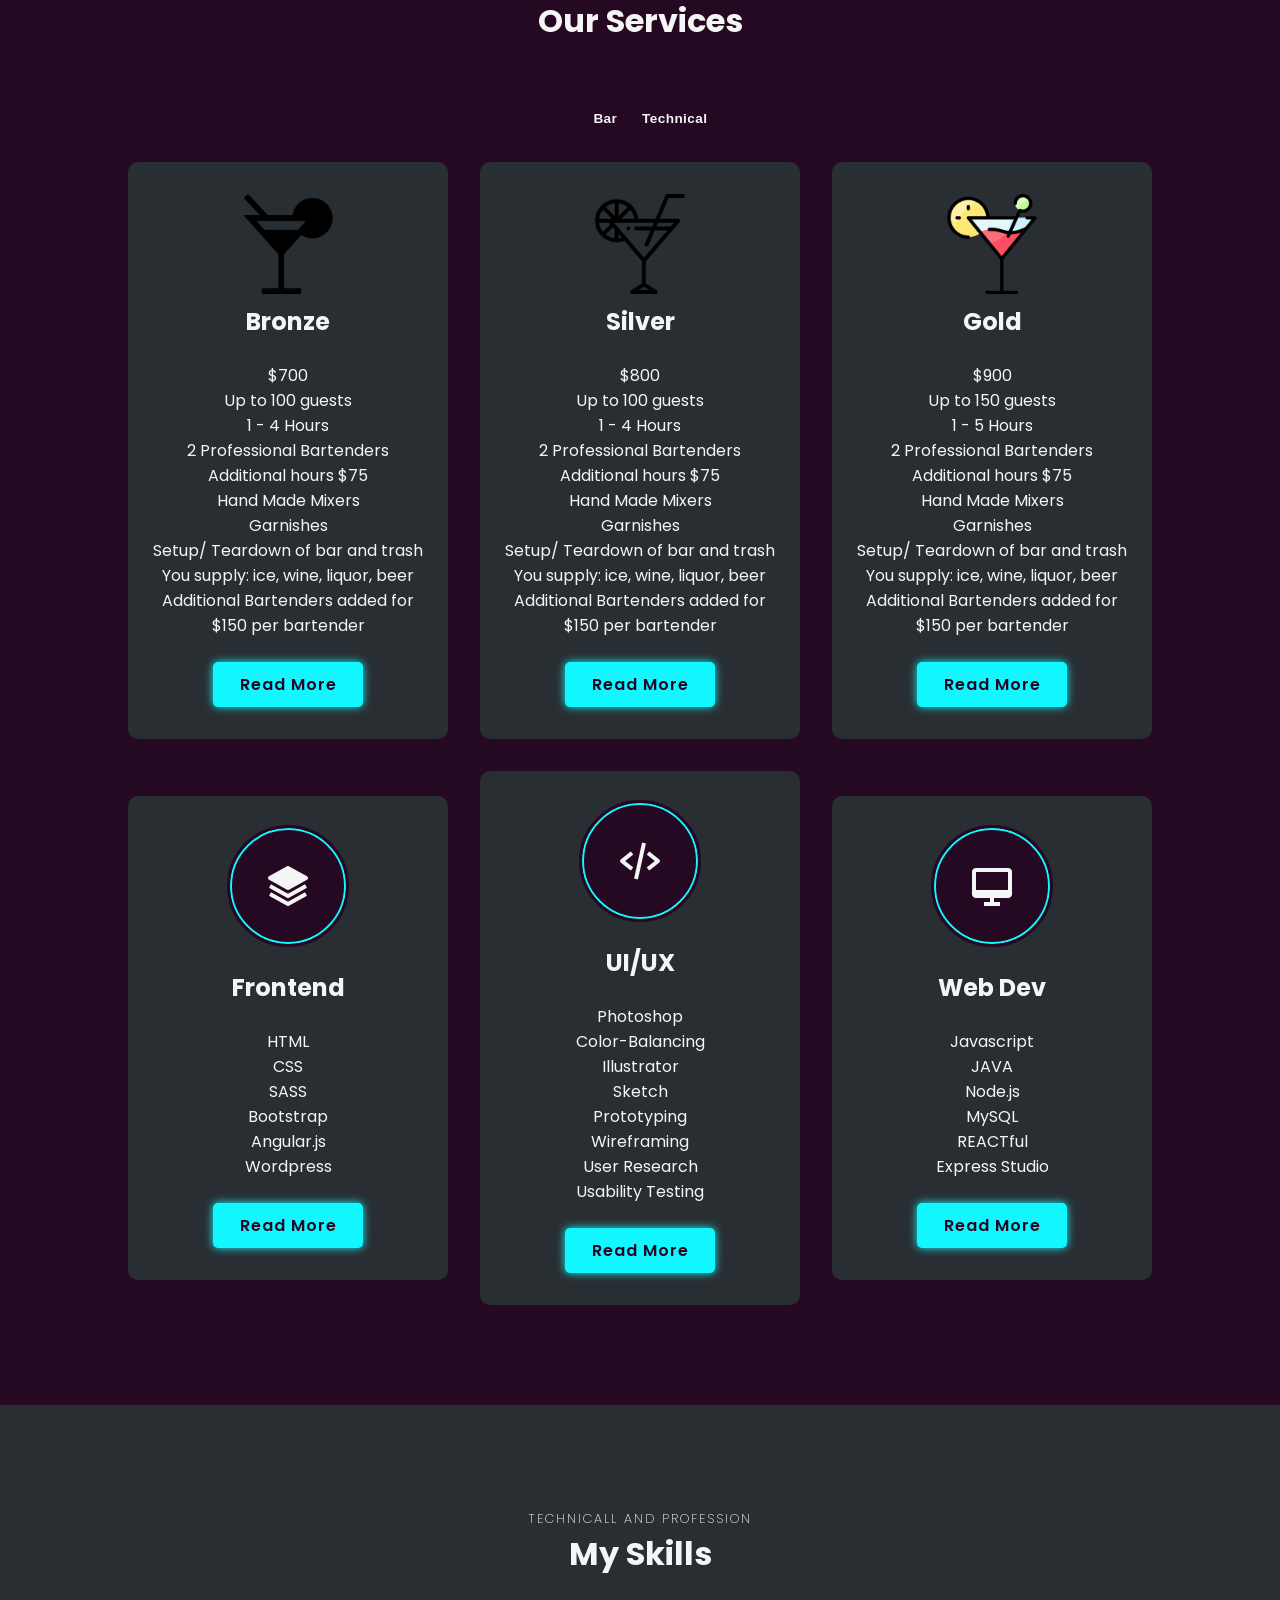
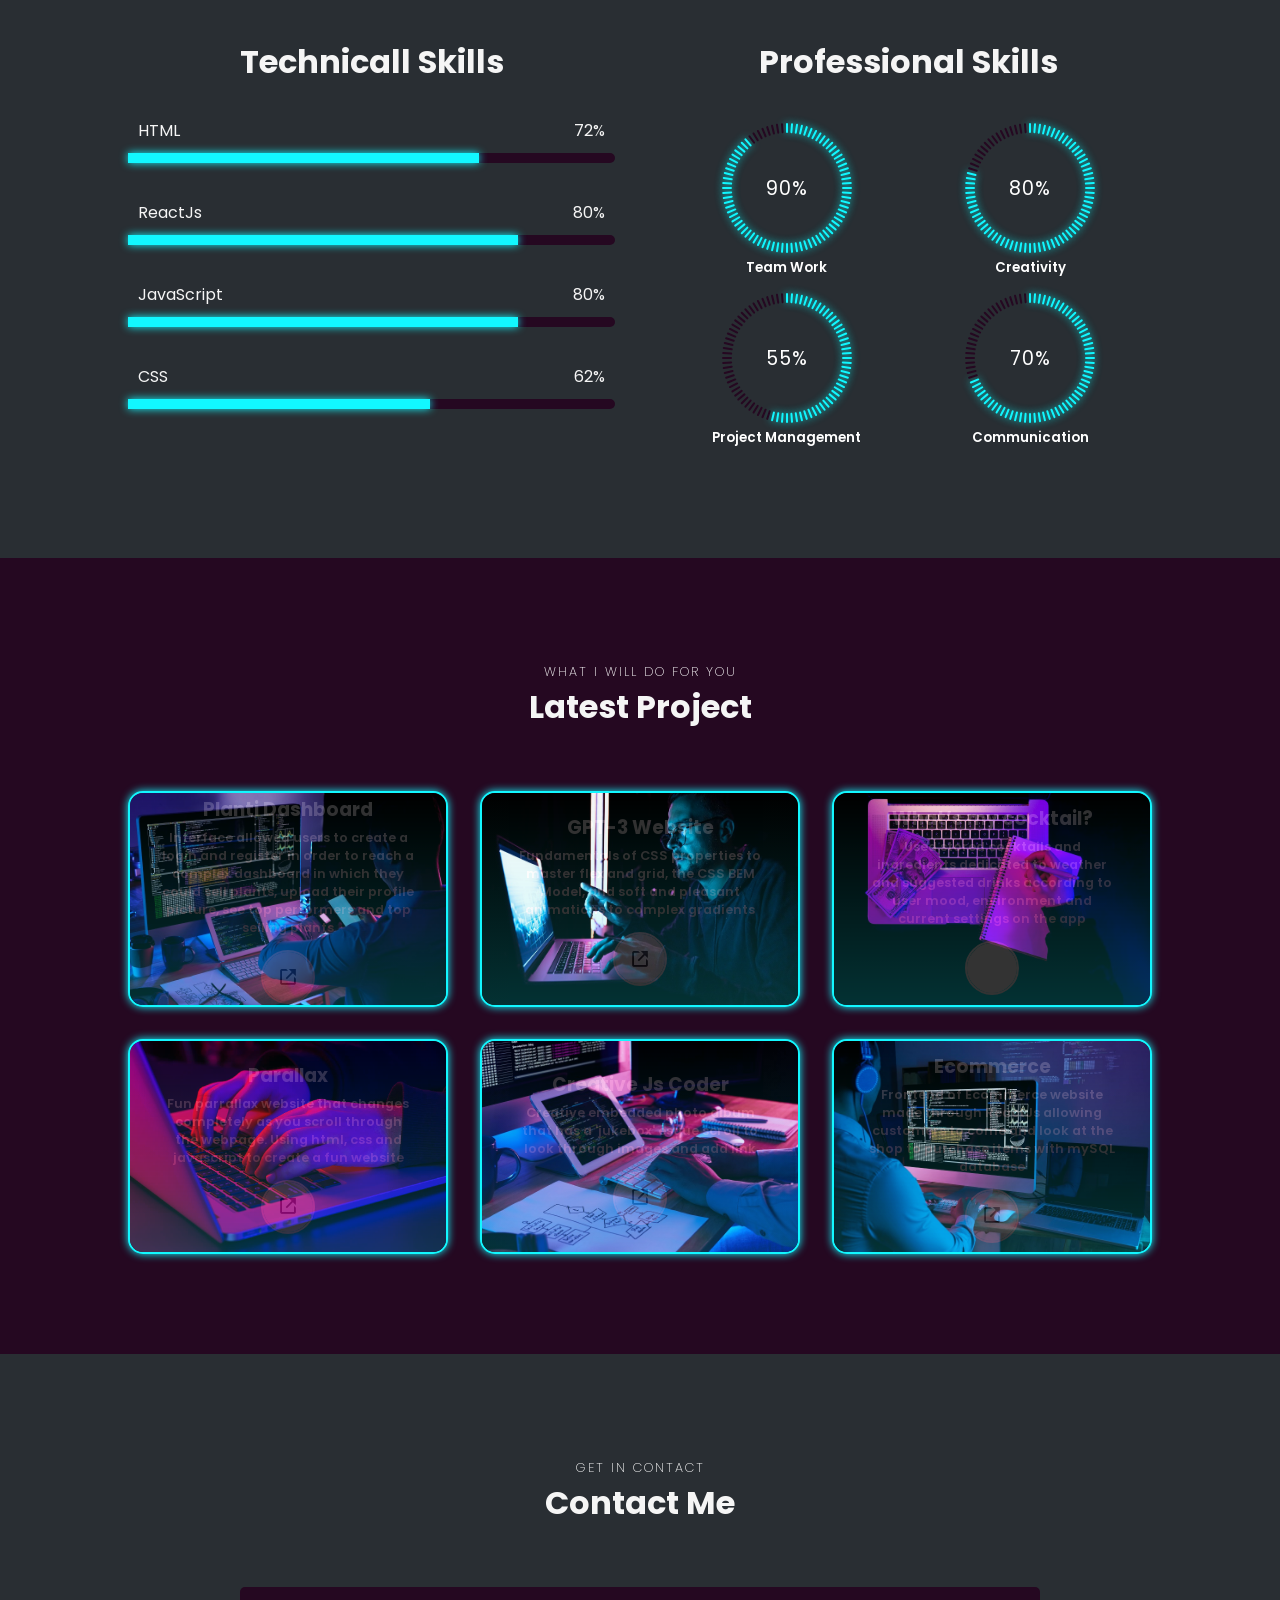
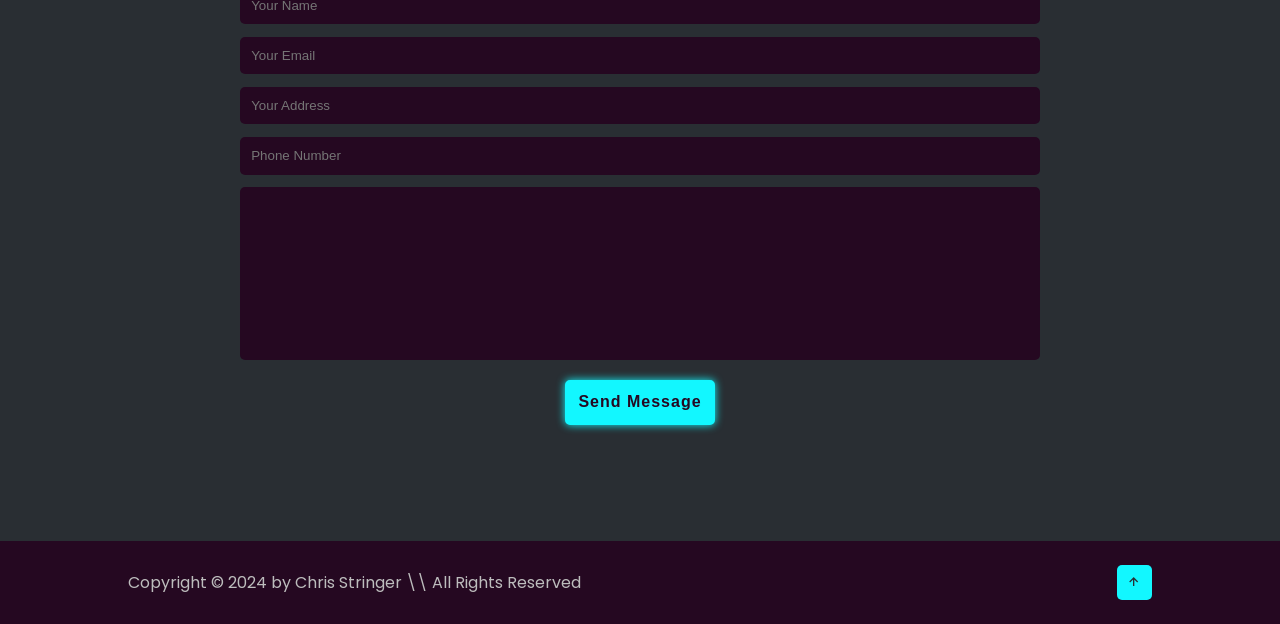
==== commit 73265ff9: "Portfolio Update" ====
--- a/index.html
+++ b/index.html
@@ -527,11 +527,11 @@
                     <img src="img/6.jpg" alt="">
                 </div>
                 <div class="port-content">
-                    <h3>First Website</h3>
+                    <h3>Ecommerce</h3>
                     <p>
-                        First website learning the coding basics and 101's of HTML, CSS, Javascript. Implementing links, animation, and screen responsiveness
+                        Frontend of Ecommerce website made through ReactJs allowing customers to come and look at the shop to purchase items with mySQL database
                     </p>
-                    <a href="https://github.com/stringerc/DigitalPortfolio"><i class='bx bx-link-external'></i></a>
+                    <a href="https://github.com/stringerc/Ecommerce"><i class='bx bx-link-external'></i></a>
                 </div>
             </div>
 
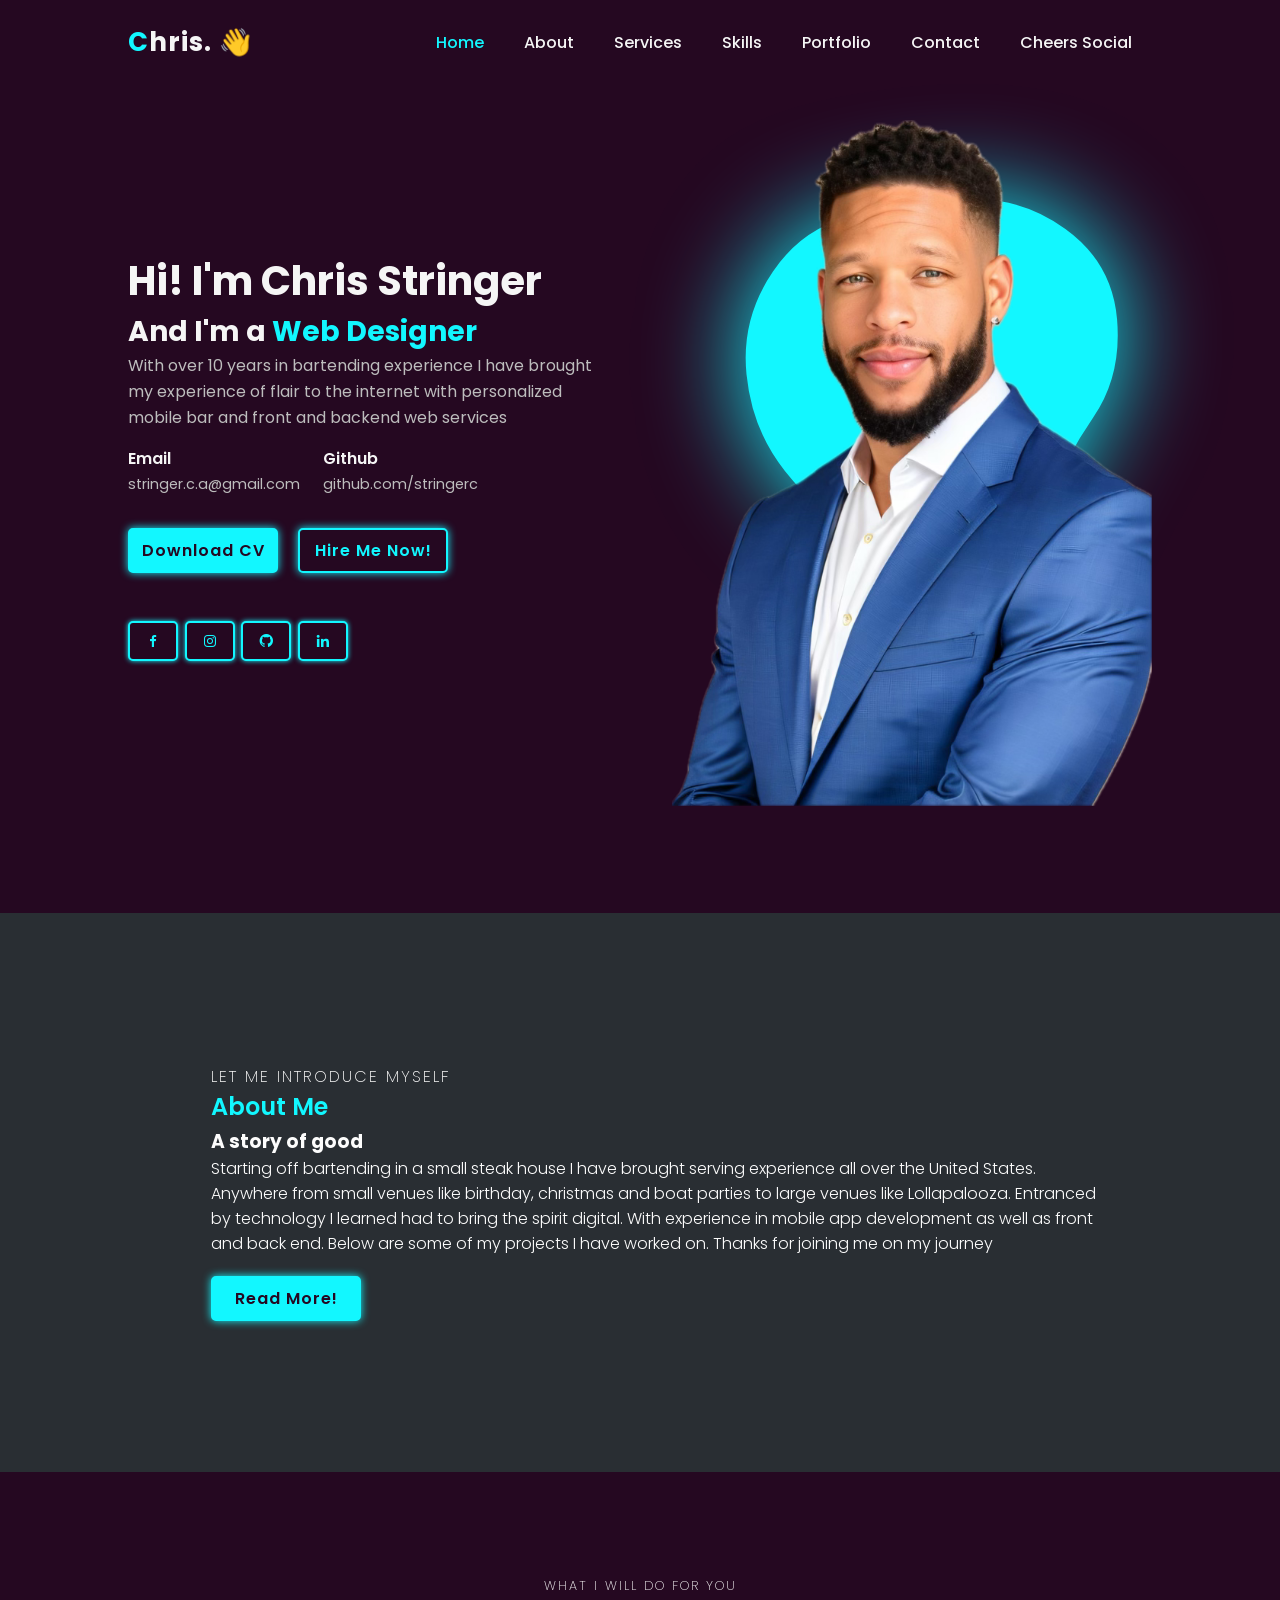
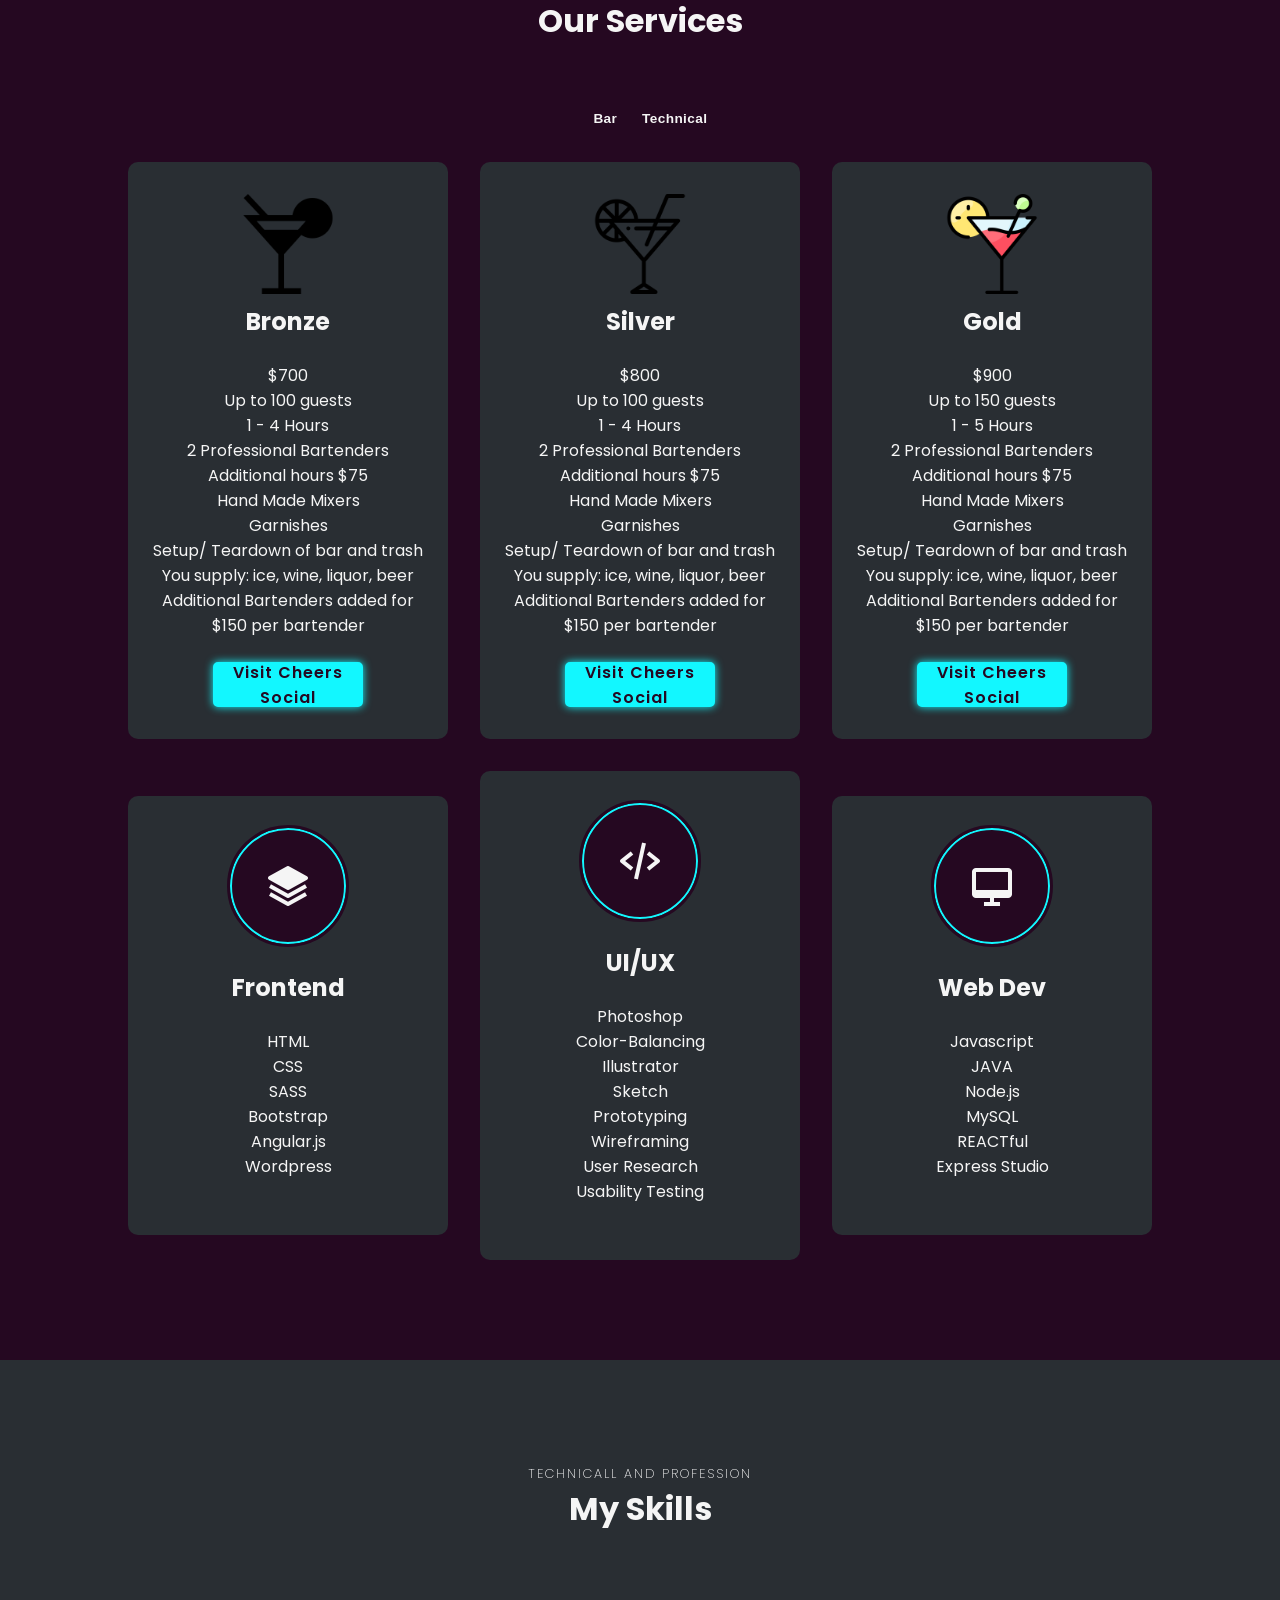
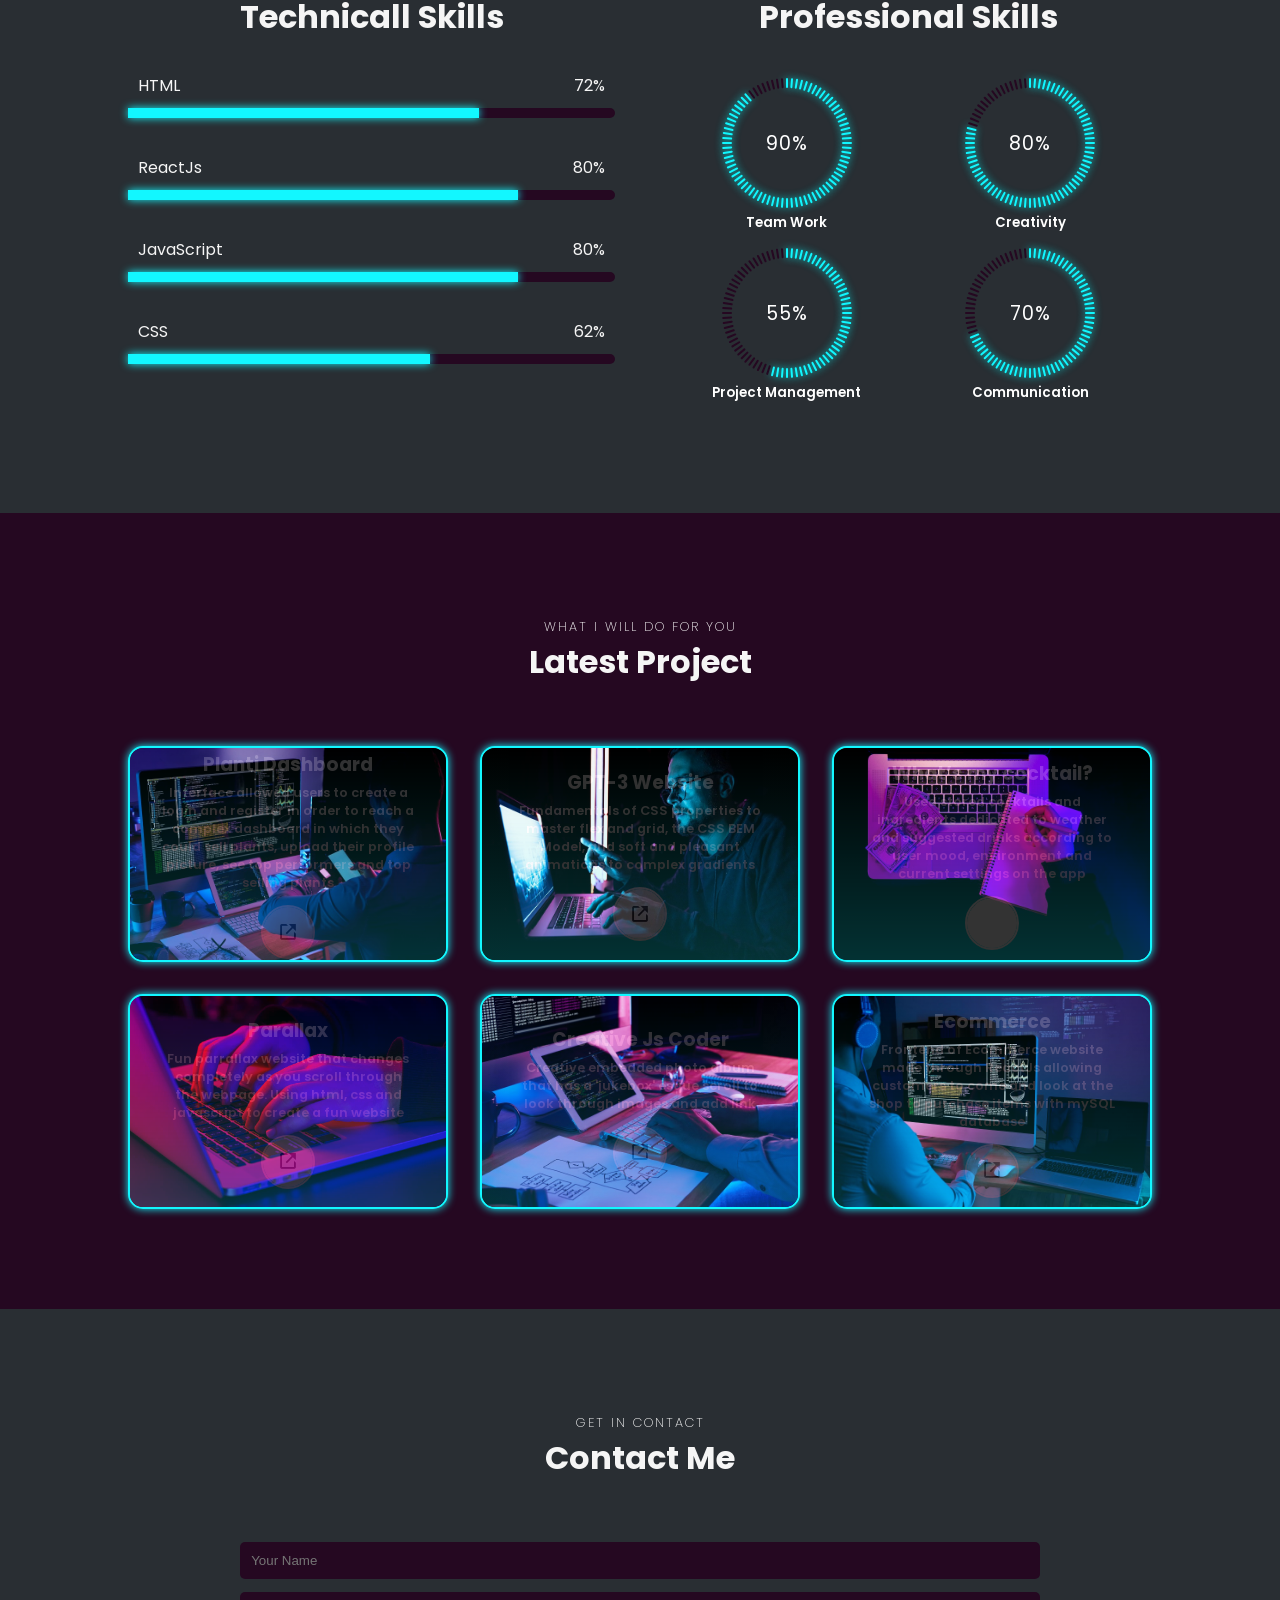
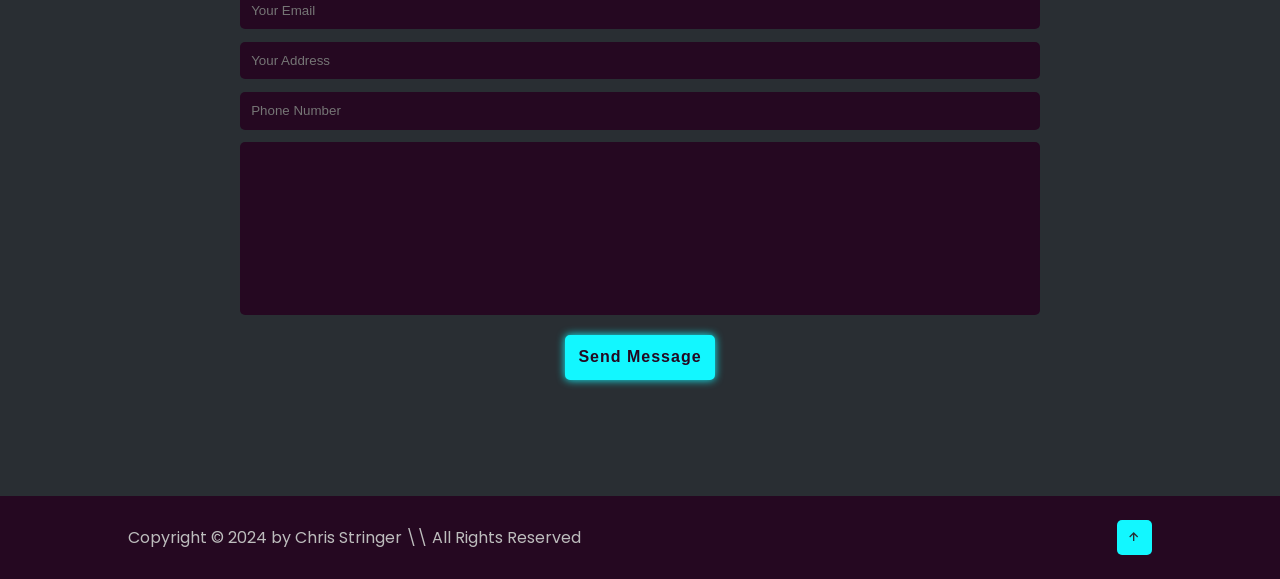
==== commit 2c9d1c17: "added bartending website" ====
--- a/index.html
+++ b/index.html
@@ -20,6 +20,7 @@
             <li><a href="#skills" style="--i:4">Skills</a></li>
             <li><a href="#portfolio" style="--i:5">Portfolio</a></li>
             <li><a href="#contact" style="--i:6">Contact</a></li>
+            <li><a href="bartending.html" style="--i:1">Cheers Social</a></li>
         </ul>
         <div id="menu-icon" class="bx bx-menu"></div>
     </header>
@@ -229,8 +230,10 @@
                 
             </div>
             <div class="section-services scroll-scale">
+                
                 <div class="service-box mix bar">
                     <img src="./img/cocktail.png" alt="" class="bar-service-img">
+           
                 <h3>Bronze</h3>
                 <p>
                     <ul>
@@ -247,7 +250,7 @@
                     </ul>
                 </p>
                 <div class="btn-box service-btn">
-                    <a href="#" class="btn">Read More</a>
+                    <a href="bartending.html" class="btn">Visit Cheers Social</a>
                 </div>
             </div>
             
@@ -269,7 +272,7 @@
                     </ul>
                 </p>
                 <div class="btn-box service-btn">
-                    <a href="#" class="btn">Read More</a>
+                    <a href="bartending.html" class="btn">Visit Cheers Social</a>
                 </div>
             </div>
             
@@ -292,7 +295,7 @@
 
                 </p>
                 <div class="btn-box service-btn">
-                    <a href="#" class="btn">Read More</a>
+                    <a href="bartending.html" class="btn">Visit Cheers Social</a>
                 </div>
             </div>
             <div class="service-box mix technical">
@@ -308,9 +311,7 @@
                         <li>Wordpress</li>
                     </ul>
                 </p>
-                <div class="btn-box service-btn">
-                    <a href="#" class="btn">Read More</a>
-                </div>
+                
             </div>
             
             <div class="service-box mix technical">
@@ -328,9 +329,7 @@
                         <li>Usability Testing</li>
                     </ul>
                 </p>
-                <div class="btn-box service-btn">
-                    <a href="#" class="btn">Read More</a>
-                </div>
+                
             </div>
             
             <div class="service-box mix technical">
@@ -346,9 +345,7 @@
                         <li>Express Studio</li>
                     </ul>
                 </p>
-                <div class="btn-box service-btn">
-                    <a href="#" class="btn">Read More</a>
-                </div>
+                
             </div>
 
             
@@ -373,7 +370,7 @@
                     <p>HTML</p>
                     <p>72%</p>
                 </div>
-                <div class="bar engage-bar">
+                <div class="bar">
                     <span class="html"></span>
                 </div>
             </div>
@@ -531,7 +528,7 @@
                     <p>
                         Frontend of Ecommerce website made through ReactJs allowing customers to come and look at the shop to purchase items with mySQL database
                     </p>
-                    <a href="https://github.com/stringerc/Ecommerce"><i class='bx bx-link-external'></i></a>
+                    <a href="https://github.com/stringerc/DigitalPortfolio"><i class='bx bx-link-external'></i></a>
                 </div>
             </div>
 
@@ -545,15 +542,17 @@
             <h2>Contact Me</h2>
         </div>
 
-        <form action="https://formsubmit.co/59a2a3ae9c660eb477f8a757f30c718d" method="POST"class="scroll-bottom">
-            <input type="text" placeholder="Your Name">
-            <input type="text" placeholder="Your Email">
-            <input type="text" placeholder="Your Address">
-            <input type="number" placeholder="Phone Number">
-            <textarea name="" id="" cols="30" rows="10"></textarea>
+        <form action="https://formsubmit.co/59a2a3ae9c660eb477f8a757f30c718d" method="POST" class="scroll-bottom">
+            <input type="text" placeholder="Your Name" name="name">
+            <input type="text" placeholder="Your Email" name="email">
+            <input type="text" placeholder="Your Address" name="address">
+            <input type="number" placeholder="Phone Number" name="number">
+            <textarea name="message" id="" cols="30" rows="10"></textarea>
             <div class="btn-box formatbtn">
                 <button type="submit" class="btn"> Send Message </button>
             </div>
+            
+        <input type="hidden" name="_autoresponse" value="Thank you, I will get back to your message as soon as possible">
         </form>
 </section>
 
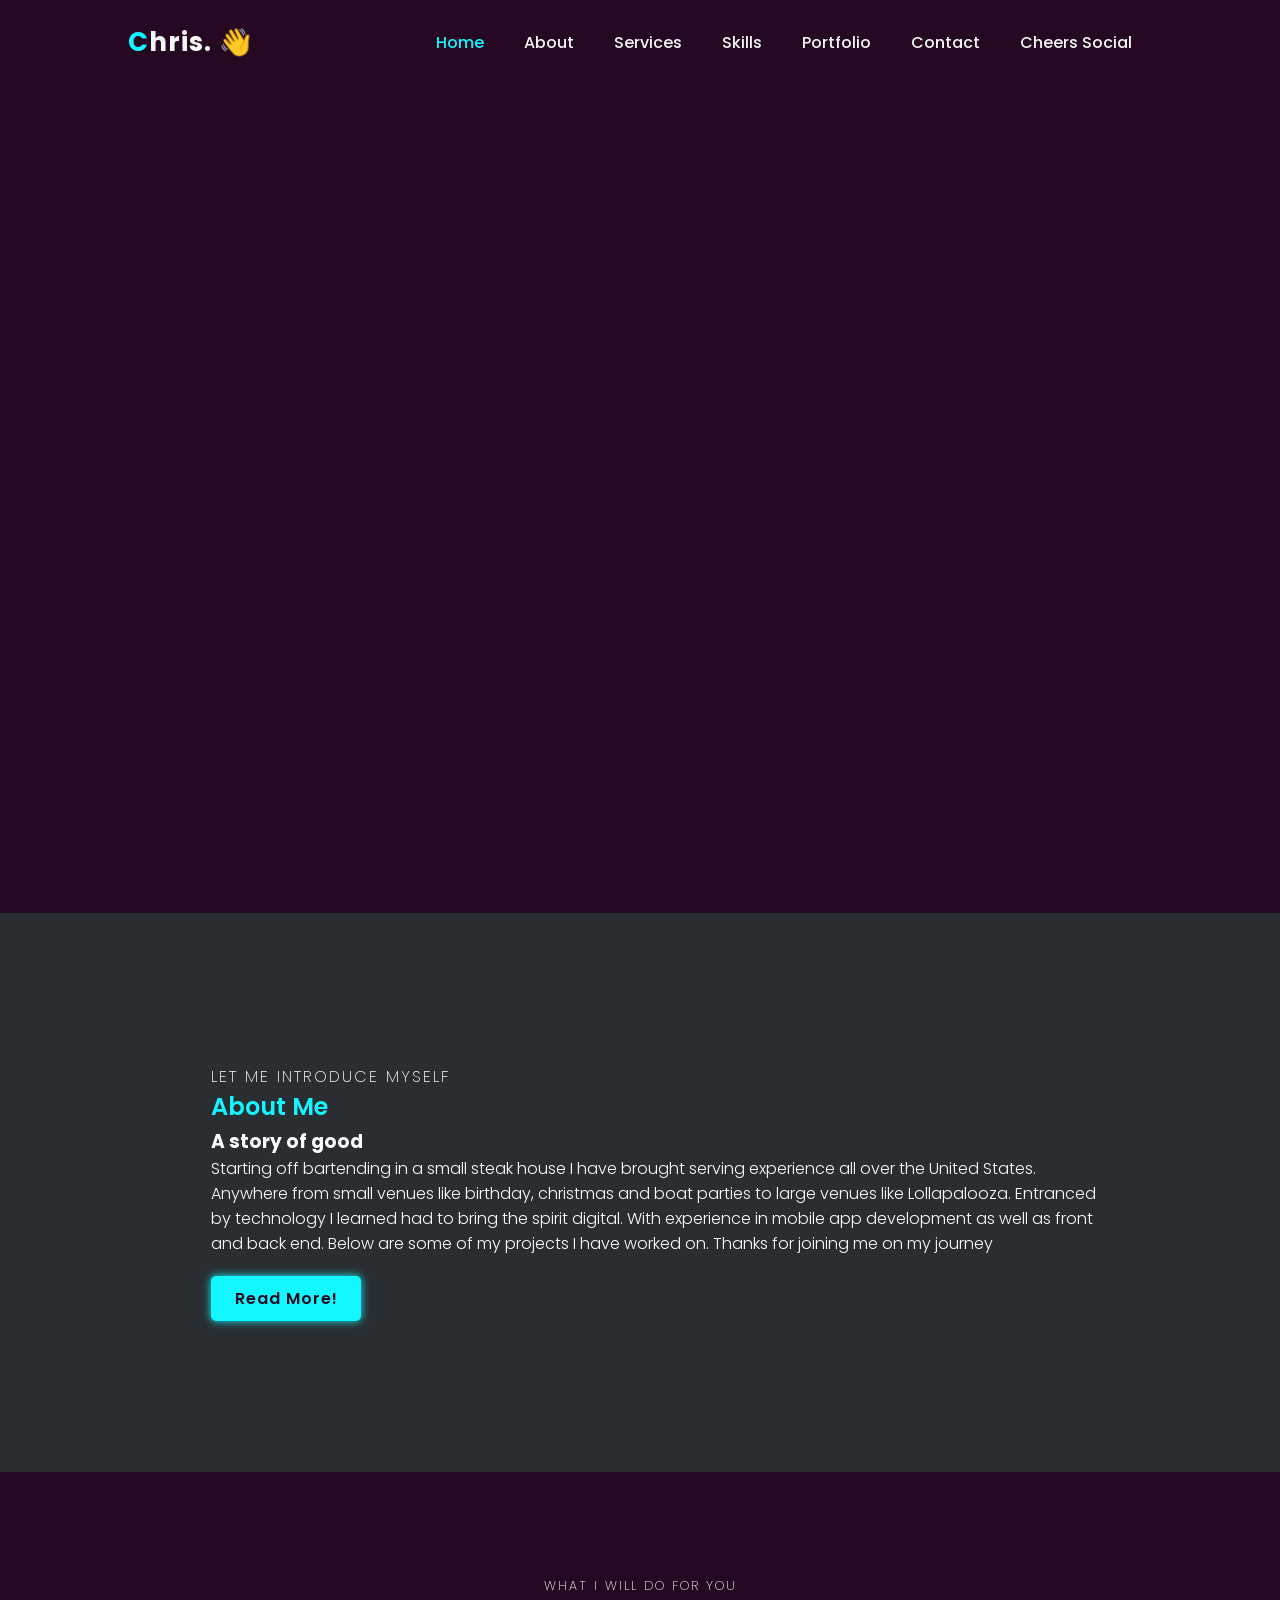
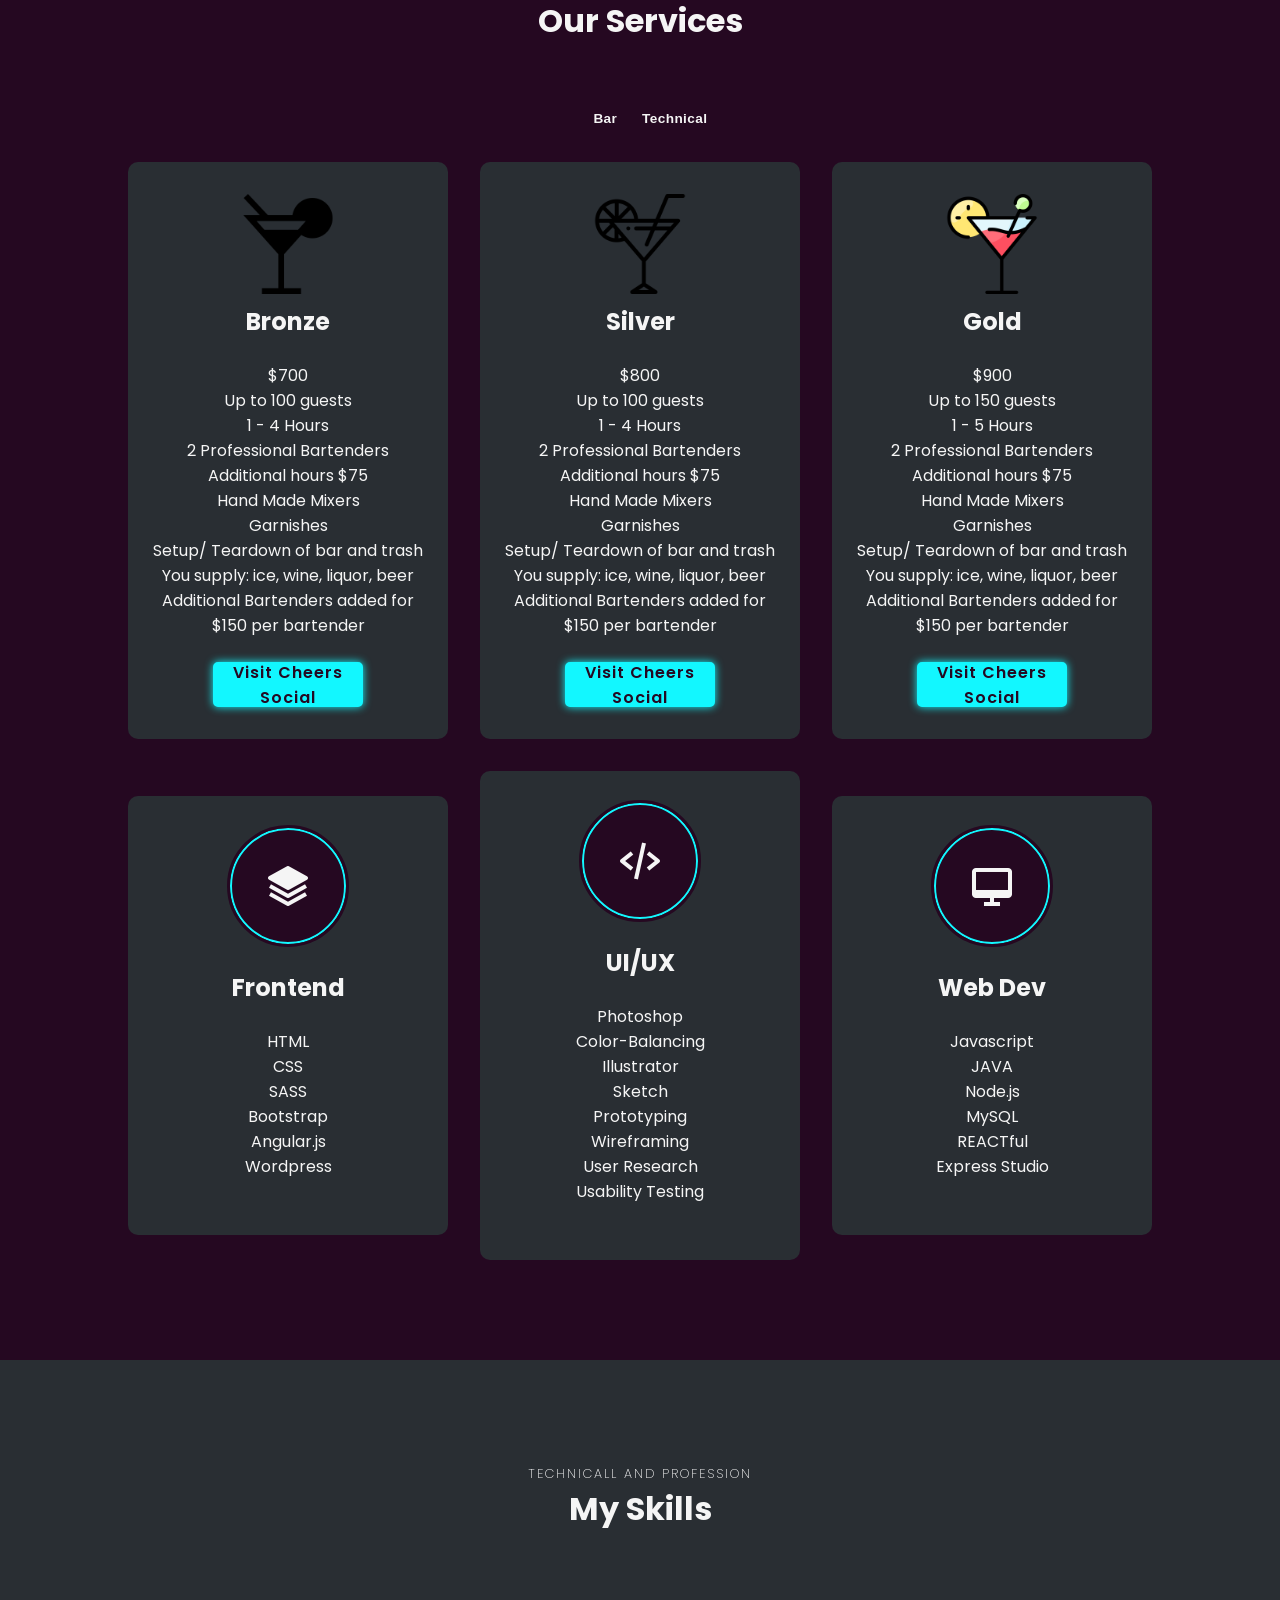
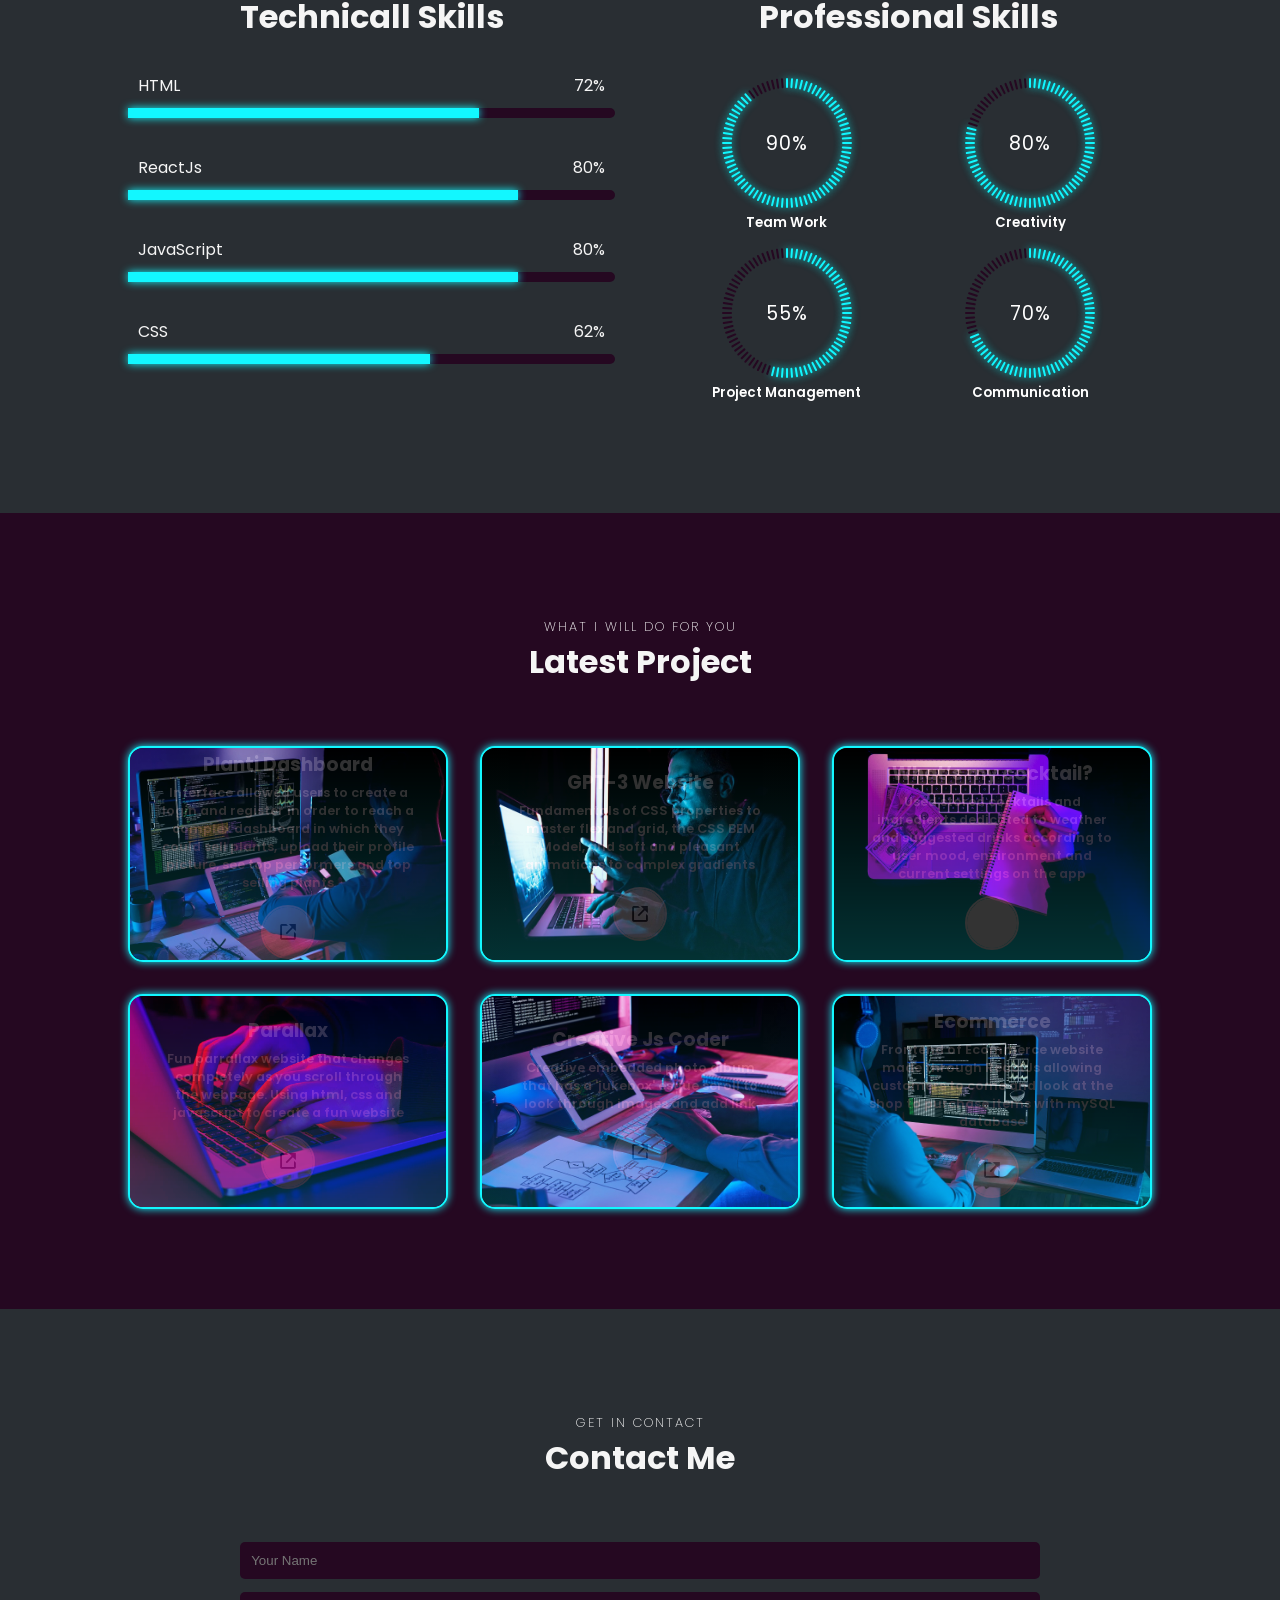
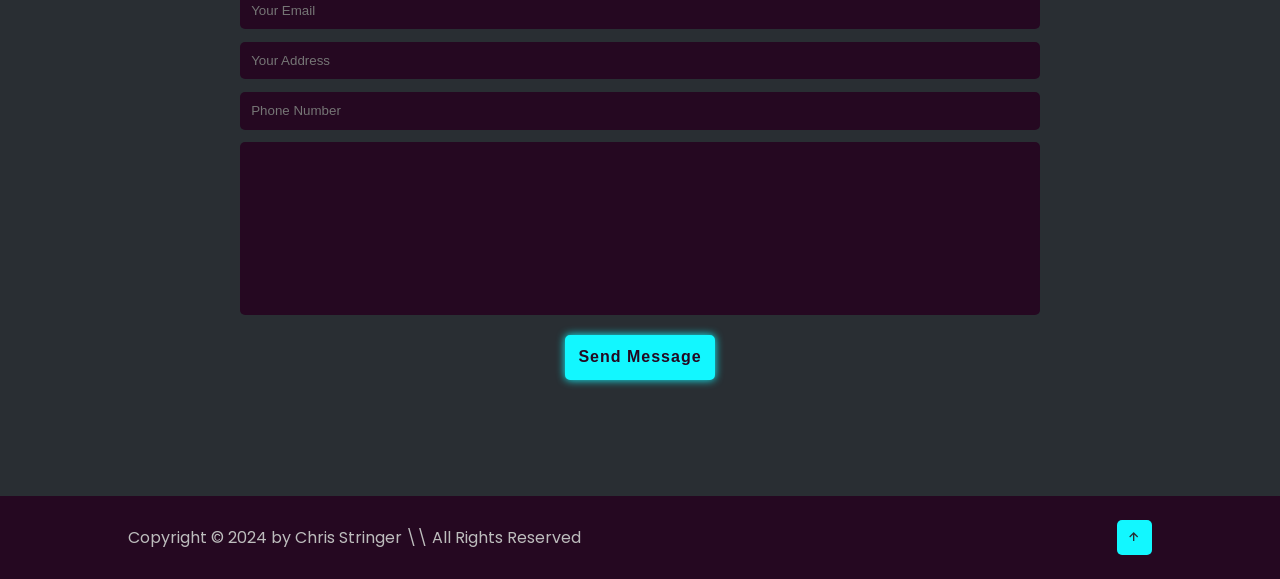
==== commit a693fda5: "added composer lock and json files" ====
--- a/index.html
+++ b/index.html
@@ -55,7 +55,8 @@
 
         <div class="btn-box">
             <a href="./img/Resume.docx" class="btn">Download CV</a>
-            <a href="#" class="btn">Hire Me Now!</a>
+            <a href="stringer.c.a@gmail.com" class="btn">Hire Me Now!</a>
+            
         </div>
 
         <div class="social-icons">
--- a/style.css
+++ b/style.css
@@ -1,4 +1,453 @@
 @import url(https://fonts.googleapis.com/css2?family=Poppins:ital,wght@0,100;0,200;0,300;0,400;0,500;0,600;0,700;0,800;0,900;1,100;1,200;1,300;1,400;1,500;1,600;1,700;1,800;1,900&display=swap);
+
+/********** Template CSS **********/
+:root {
+    --primary: #black;
+    --secondary: #FFF0E6;
+    --light: #F8F8F9;
+    --dark: #001D23;
+}
+
+.back-to-top {
+    position: fixed;
+    display: none;
+    right: 30px;
+    bottom: 30px;
+    z-index: 99;
+}
+
+
+/*** Spinner ***/
+#spinner {
+    opacity: 0;
+    visibility: hidden;
+    transition: opacity .5s ease-out, visibility 0s linear .5s;
+    z-index: 99999;
+}
+
+#spinner.show {
+    transition: opacity .5s ease-out, visibility 0s linear 0s;
+    visibility: visible;
+    opacity: 1;
+}
+
+
+/*** Button ***/
+.btn {
+    font-weight: 500;
+    transition: .5s;
+}
+
+.btn.btn-primary,
+.btn.btn-outline-primary:hover {
+    color: #FFFFFF;
+}
+
+.btn.btn-primary:hover {
+    color: var(--primary);
+    background: transparent;
+}
+
+.btn-square {
+    width: 38px;
+    height: 38px;
+}
+
+.btn-sm-square {
+    width: 32px;
+    height: 32px;
+}
+
+.btn-lg-square {
+    width: 48px;
+    height: 48px;
+}
+
+.btn-square,
+.btn-sm-square,
+.btn-lg-square {
+    padding: 0;
+    display: flex;
+    align-items: center;
+    justify-content: center;
+    font-weight: normal;
+}
+
+
+/*** Navbar ***/
+.fixed-top {
+    transition: .5s;
+}
+
+.top-bar {
+    height: 45px;
+    border-bottom: 1px solid rgba(255, 255, 255, .07);
+}
+
+.navbar .dropdown-toggle::after {
+    border: none;
+    content: "\f107";
+    font-family: "Font Awesome 5 Free";
+    font-weight: 900;
+    vertical-align: middle;
+    margin-left: 8px;
+}
+
+.navbar .navbar-nav .nav-link {
+    margin-right: 30px;
+    padding: 25px 0;
+    color: #FFFFFF;
+    font-weight: 500;
+    outline: none;
+}
+
+.navbar .navbar-nav .nav-link:hover,
+.navbar .navbar-nav .nav-link.active {
+    color: var(--primary);
+}
+
+@media (max-width: 991.98px) {
+    .navbar .navbar-nav {
+        margin-top: 10px;
+        border-top: 1px solid rgba(0, 0, 0, .07);
+        background: var(--dark);
+    }
+
+    .navbar .navbar-nav .nav-link {
+        padding: 10px 0;
+    }
+}
+
+@media (min-width: 992px) {
+    .navbar .nav-item .dropdown-menu {
+        display: block;
+        visibility: hidden;
+        top: 100%;
+        transform: rotateX(-75deg);
+        transform-origin: 0% 0%;
+        transition: .5s;
+        opacity: 0;
+    }
+
+    .navbar .nav-item:hover .dropdown-menu {
+        transform: rotateX(0deg);
+        visibility: visible;
+        transition: .5s;
+        opacity: 1;
+    }
+}
+
+
+/*** Header ***/
+.carousel-caption {
+    top: 0;
+    left: 0;
+    right: 0;
+    bottom: 0;
+    display: flex;
+    align-items: center;
+    justify-content: center;
+    text-align: center;
+    background: rgba(0, 29, 35, .8);
+    z-index: 1;
+}
+
+.carousel-control-prev,
+.carousel-control-next {
+    width: 15%;
+}
+
+.carousel-control-prev-icon,
+.carousel-control-next-icon {
+    width: 3rem;
+    height: 3rem;
+    background-color: var(--dark);
+    border: 12px solid var(--dark);
+    border-radius: 3rem;
+}
+
+@media (max-width: 768px) {
+    #header-carousel .carousel-item {
+        position: relative;
+        min-height: 450px;
+    }
+    
+    #header-carousel .carousel-item img {
+        position: absolute;
+        width: 100%;
+        height: 100%;
+        object-fit: cover;
+    }
+}
+
+.page-header {
+    padding-top: 12rem;
+    padding-bottom: 6rem;
+    background: linear-gradient(rgba(0, 29, 35, .8), rgba(0, 29, 35, .8)), url(../img/carousel-1.jpg) center center no-repeat;
+    background-size: cover;
+}
+
+.page-header .breadcrumb-item+.breadcrumb-item::before {
+    color: #999999;
+}
+
+
+/*** Causes ***/
+.causes-item .progress {
+    height: 5px;
+    border-radius: 0;
+    overflow: visible;
+}
+
+.causes-item .progress .progress-bar {
+    position: relative;
+    overflow: visible;
+    width: 0px;
+    border-radius: 0;
+    transition: 5s;
+}
+
+.causes-item .progress .progress-bar span {
+    position: absolute;
+    top: -7px;
+    right: 0;
+    width: 40px;
+    height: 19px;
+    display: flex;
+    align-items: center;
+    justify-content: center;
+    font-size: 12px;
+    background: var(--primary);
+    color: #FFFFFF;
+}
+
+.causes-item .causes-overlay {
+    position: absolute;
+    width: 100%;
+    height: 0;
+    top: 0;
+    left: 0;
+    display: flex;
+    align-items: center;
+    justify-content: center;
+    background: rgba(0, 0, 0, .5);
+    overflow: hidden;
+    opacity: 0;
+    transition: .5s;
+}
+
+.causes-item:hover .causes-overlay {
+    height: 100%;
+    opacity: 1;
+}
+
+
+/*** Service ***/
+.service-item {
+    box-shadow: 0 0 45px rgba(0, 0, 0, .06);
+}
+
+
+/*** Donate ***/
+.donate {
+    background: rgba(0, 29, 35, .8);
+}
+
+.btn-group .btn-light:hover,
+.btn-group input[type="radio"]:checked+label {
+    color: var(--primary);
+    border-color: var(--primary);
+}
+
+
+/*** Team ***/
+.team-item img {
+    position: relative;
+    top: 0;
+    transition: .5s;
+}
+
+.team-item:hover img {
+    top: -30px;
+}
+
+.team-item .team-text {
+    position: relative;
+    height: 100px;
+    transition: .5s;
+}
+
+.team-item:hover .team-text {
+    margin-top: -60px;
+    height: 160px;
+}
+
+.team-item .team-text .team-social {
+    opacity: 0;
+    transition: .5s;
+}
+
+.team-item:hover .team-text .team-social {
+    opacity: 1;
+}
+
+.team-item .team-social .btn {
+    display: inline-flex;
+    color: var(--primary);
+    background: #FFFFFF;
+    border-radius: 40px;
+}
+
+.team-item .team-social .btn:hover {
+    color: #FFFFFF;
+    background: var(--primary);
+}
+
+
+/*** Testimonial ***/
+.testimonial-carousel::before {
+    position: absolute;
+    content: "";
+    top: 0;
+    left: 0;
+    height: 100%;
+    width: 0;
+    background: linear-gradient(to right, rgba(255, 255, 255, 1) 0%, rgba(255, 255, 255, 0) 100%);
+    z-index: 1;
+}
+
+.testimonial-carousel::after {
+    position: absolute;
+    content: "";
+    top: 0;
+    right: 0;
+    height: 100%;
+    width: 0;
+    background: linear-gradient(to left, rgba(255, 255, 255, 1) 0%, rgba(255, 255, 255, 0) 100%);
+    z-index: 1;
+}
+
+@media (min-width: 768px) {
+    .testimonial-carousel::before,
+    .testimonial-carousel::after {
+        width: 200px;
+    }
+}
+
+@media (min-width: 992px) {
+    .testimonial-carousel::before,
+    .testimonial-carousel::after {
+        width: 300px;
+    }
+}
+
+.testimonial-carousel .owl-item .testimonial-text {
+    background: var(--light);
+    transform: scale(.8);
+    transition: .5s;
+}
+
+.testimonial-carousel .owl-item.center .testimonial-text {
+    background: var(--primary);
+    transform: scale(1);
+}
+
+.testimonial-carousel .owl-item .testimonial-text *,
+.testimonial-carousel .owl-item .testimonial-item img {
+    transition: .5s;
+}
+
+.testimonial-carousel .owl-item.center .testimonial-text * {
+    color: var(--light) !important;
+}
+
+.testimonial-carousel .owl-item.center .testimonial-item img {
+    background: var(--primary) !important;
+} 
+
+.testimonial-carousel .owl-nav {
+    position: absolute;
+    width: 350px;
+    top: 15px;
+    left: 50%;
+    transform: translateX(-50%);
+    display: flex;
+    justify-content: space-between;
+    opacity: 0;
+    transition: .5s;
+    z-index: 1;
+}
+
+.testimonial-carousel:hover .owl-nav {
+    width: 300px;
+    opacity: 1;
+}
+
+.testimonial-carousel .owl-nav .owl-prev,
+.testimonial-carousel .owl-nav .owl-next {
+    position: relative;
+    color: var(--primary);
+    font-size: 45px;
+    transition: .5s;
+}
+
+.testimonial-carousel .owl-nav .owl-prev:hover,
+.testimonial-carousel .owl-nav .owl-next:hover {
+    color: var(--dark);
+}
+
+
+/*** Footer ***/
+
+.footer .btn.btn-link {
+    display: block;
+    margin-bottom: 5px;
+    padding: 0;
+    text-align: left;
+    color: rgba(255,255,255,0.5);
+    font-weight: normal;
+    text-transform: capitalize;
+    transition: .3s;
+}
+
+.footer .btn.btn-link::before {
+    position: relative;
+    content: "\f105";
+    font-family: "Font Awesome 5 Free";
+    font-weight: 900;
+    color: rgba(255,255,255,0.5);
+    margin-right: 10px;
+}
+
+.footer .btn.btn-link:hover {
+    color: var(--light);
+    letter-spacing: 1px;
+    box-shadow: none;
+}
+
+.footer .btn.btn-square {
+    color: rgba(255,255,255,0.5);
+    border: 1px solid rgba(255,255,255,0.5);
+}
+
+.footer .btn.btn-square:hover {
+    color: var(--secondary);
+    border-color: var(--light);
+}
+
+.footer .copyright {
+    padding: 25px 0;
+    font-size: 15px;
+    border-top: 1px solid rgba(256, 256, 256, .1);
+}
+
+.footer .copyright a {
+    color: var(--secondary);
+}
+
+.footer .copyright a:hover {
+    color: var(--primary);
+}
 
 * {
     padding: 0;
